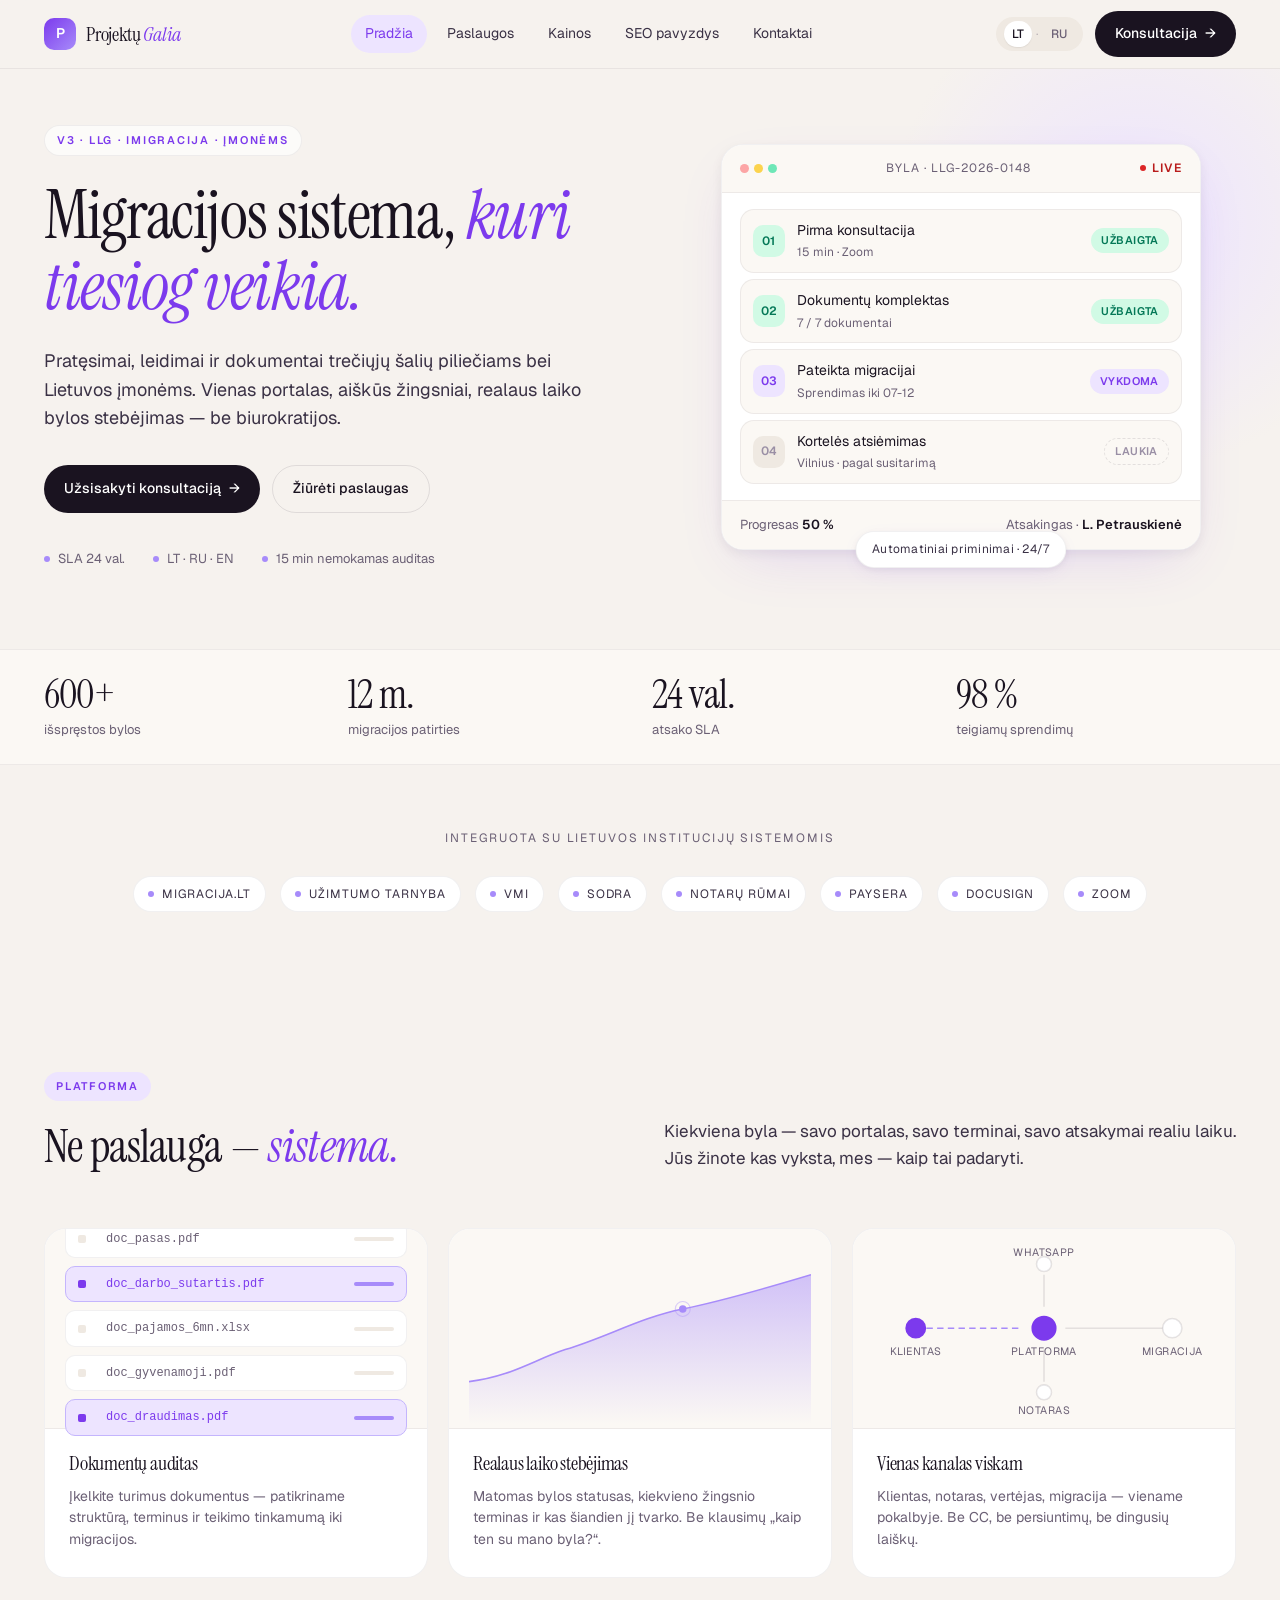
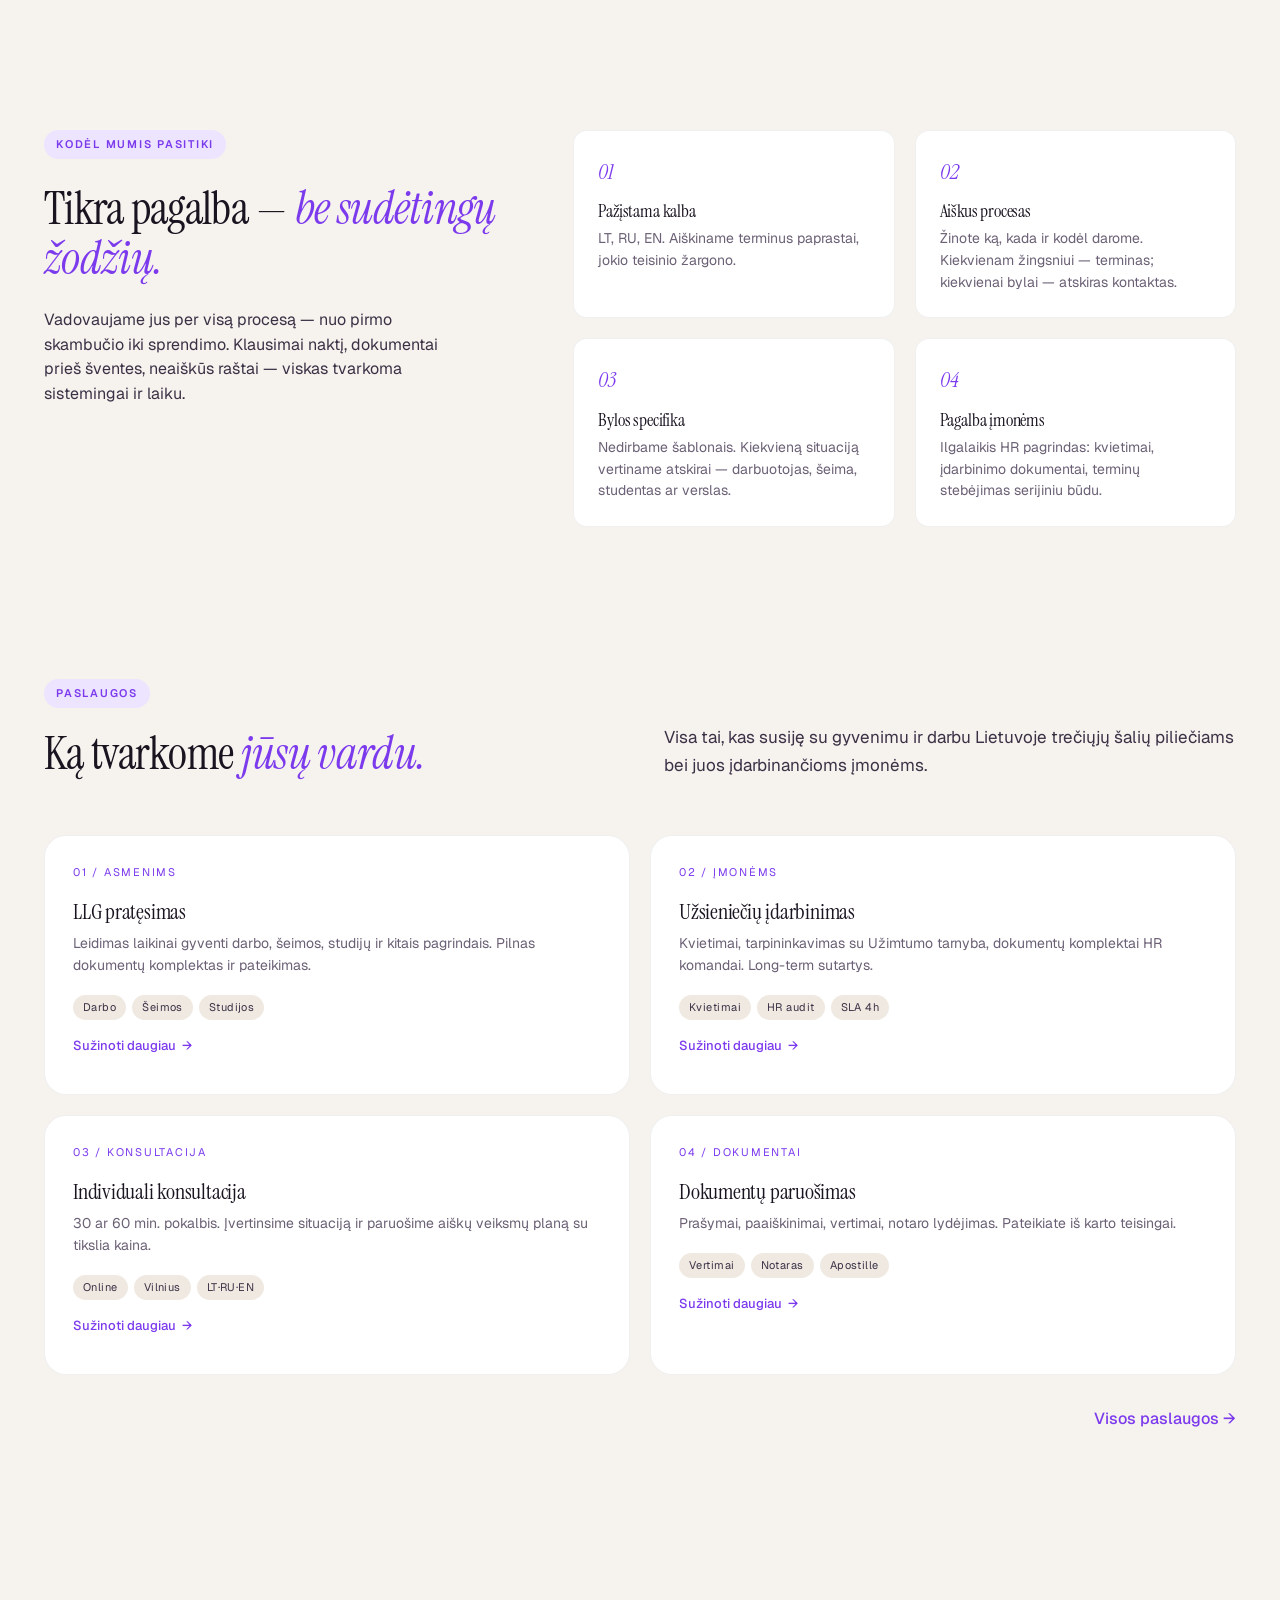
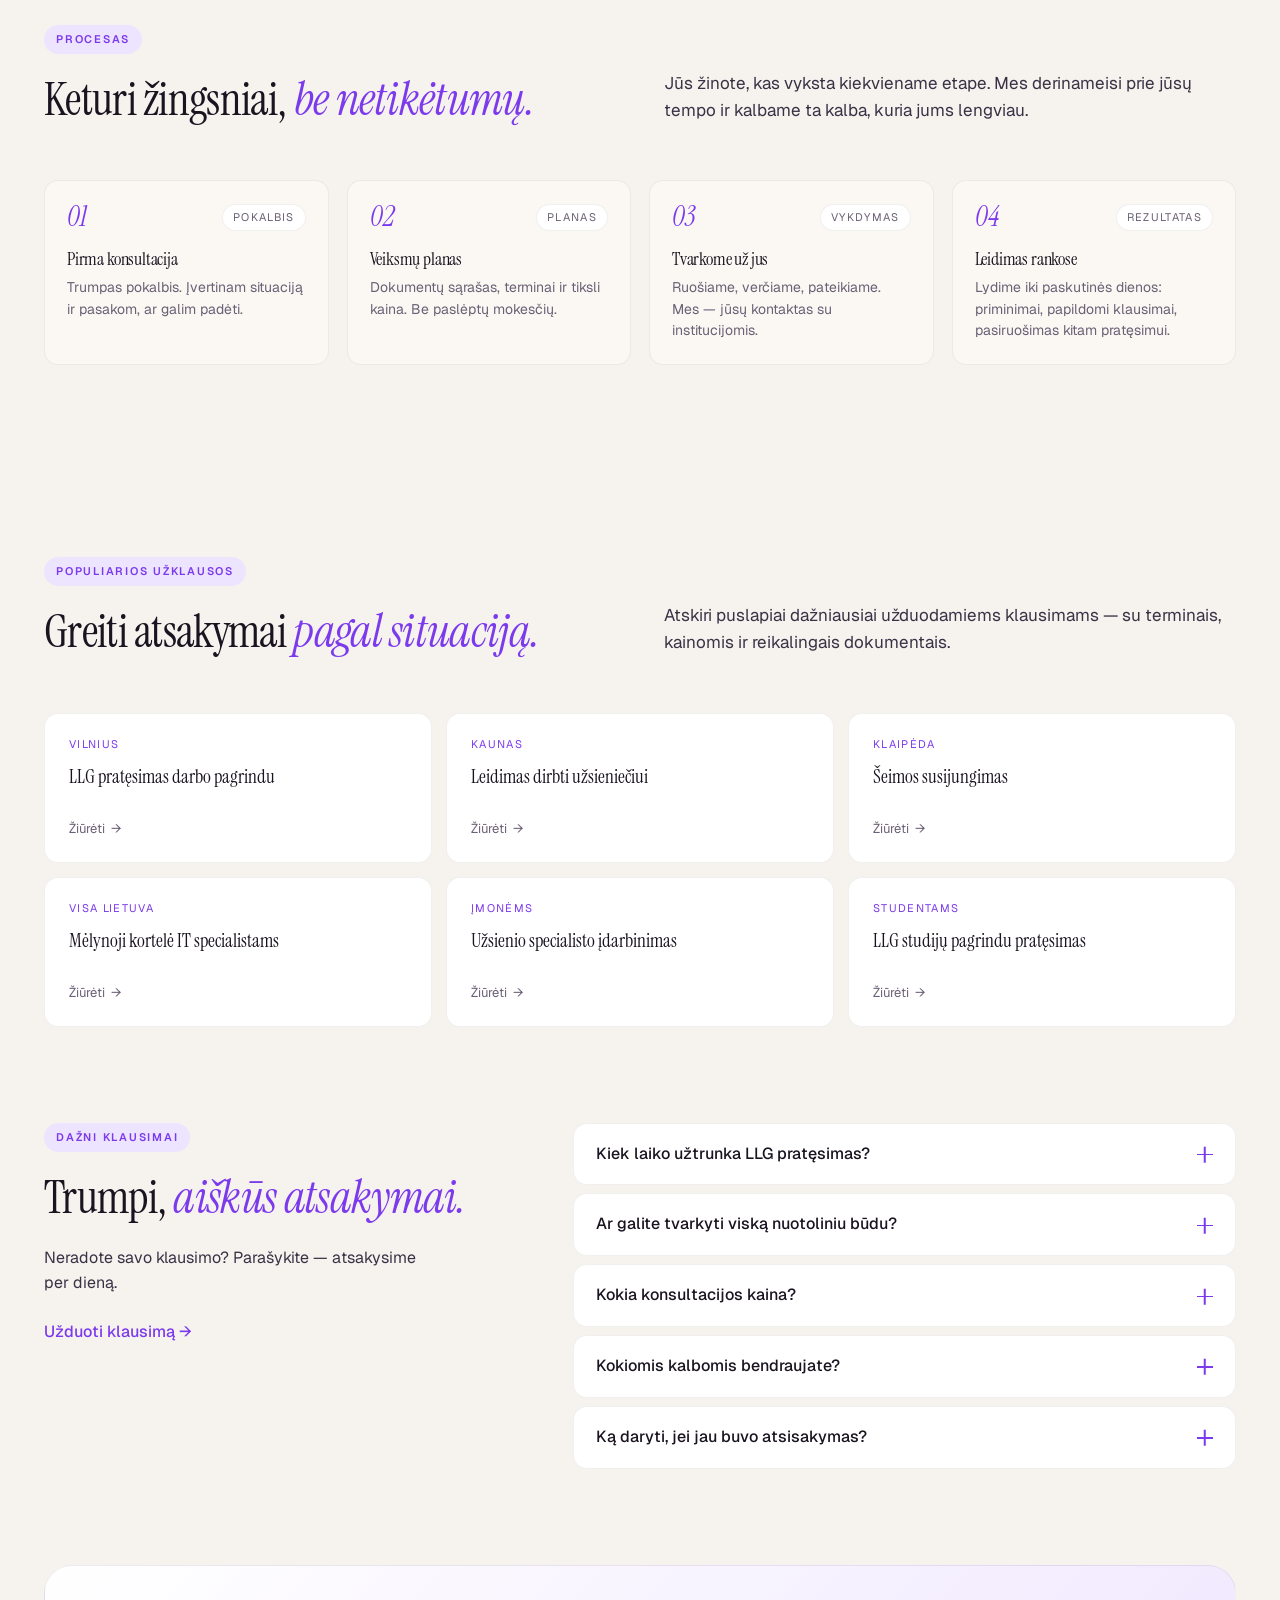
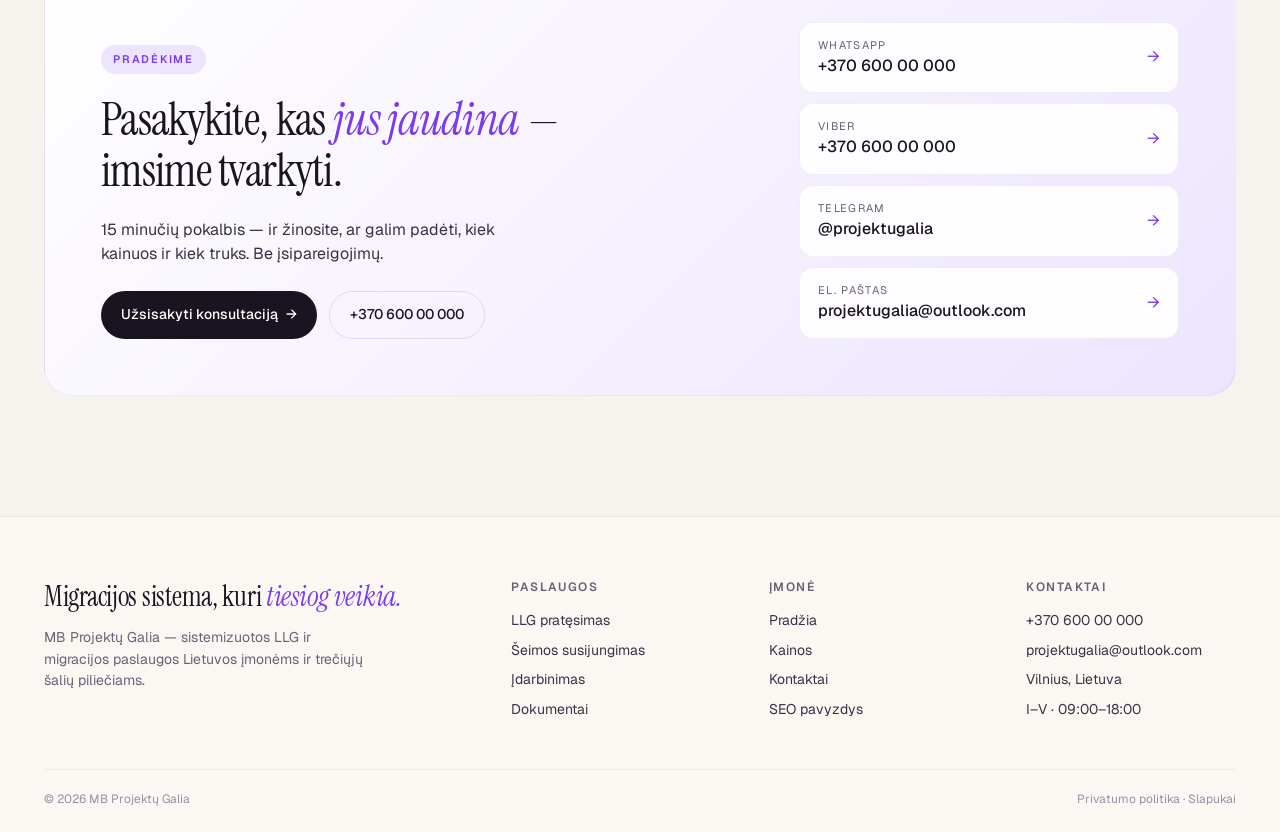
==== index.html @ 4771df83 "Add missing assets/styles.css + assets/main.js, align index.html theme Light pastel theme (cream #F6" ====
<!doctype html>
<html lang="lt">
<head>
<meta charset="utf-8">
<meta name="viewport" content="width=device-width, initial-scale=1, viewport-fit=cover">
<meta name="theme-color" content="#F6F2EE">
<title>Projektų Galia — sistemizuotos LLG ir migracijos paslaugos</title>
<meta name="description" content="Sistemizuoti LLG pratęsimai ir migracijos paslaugos. Aiškūs procesai, realaus laiko bylos stebėjimas, lietuvių ir rusų kalbomis.">
<link rel="preconnect" href="https://fonts.googleapis.com">
<link rel="preconnect" href="https://fonts.gstatic.com" crossorigin>
<link href="https://fonts.googleapis.com/css2?family=Instrument+Serif:ital@0;1&family=Geist:wght@300;400;500;600&display=swap" rel="stylesheet">
<link rel="stylesheet" href="assets/styles.css">
<script type="application/ld+json">
{
  "@context": "https://schema.org",
  "@type": "ProfessionalService",
  "name": "MB Projektų Galia",
  "description": "Sistemizuotos LLG pratęsimo ir migracijos paslaugos užsieniečiams ir įmonėms Lietuvoje.",
  "areaServed": "LT",
  "availableLanguage": ["lt","ru"],
  "telephone": "+370 600 00 000",
  "email": "projektugalia@outlook.com",
  "address": {"@type":"PostalAddress","addressCountry":"LT","addressLocality":"Vilnius"}
}
</script>
</head>
<body>

<header class="nav">
  <div class="wrap nav-inner">
    <a href="index.html" class="brand" aria-label="Projektų Galia">
      <span class="brand-mark">P</span>
      <span>Projektų <span class="word">Galia</span></span>
    </a>
    <nav class="nav-links" aria-label="Pagrindinis meniu">
      <a href="index.html" class="is-active">Pradžia</a>
      <a href="services.html">Paslaugos</a>
      <a href="pricing.html">Kainos</a>
      <a href="service.html">SEO pavyzdys</a>
      <a href="contact.html">Kontaktai</a>
    </nav>
    <div class="nav-right">
      <div class="lang-switch" role="group" aria-label="Kalba">
        <button type="button" class="is-active">LT</button>
        <span>·</span>
        <button type="button">RU</button>
      </div>
      <a href="contact.html" class="btn btn-accent">Konsultacija <span class="arrow">→</span></a>
      <button class="nav-toggle" aria-label="Atidaryti meniu"><span></span></button>
    </div>
  </div>
</header>
<div class="mobile-menu">
  <a href="index.html">Pradžia <span>→</span></a>
  <a href="services.html">Paslaugos <span>→</span></a>
  <a href="pricing.html">Kainos <span>→</span></a>
  <a href="service.html">SEO pavyzdys <span>→</span></a>
  <a href="contact.html">Kontaktai <span>→</span></a>
  <div class="menu-cta">
    <a href="contact.html" class="btn btn-accent">Užsisakyti konsultaciją <span class="arrow">→</span></a>
    <a href="tel:+37060000000" class="btn btn-ghost">+370 600 00 000</a>
  </div>
</div>

<!-- HERO -->
<section class="hero">
  <div class="wrap">
    <div class="hero-grid">
      <div class="reveal">
        <div class="eyebrow hero-eyebrow">v3 · LLG · Imigracija · Įmonėms</div>
        <h1>Migracijos sistema, <span class="it">kuri tiesiog veikia.</span></h1>
        <p class="hero-lede">
          Pratęsimai, leidimai ir dokumentai trečiųjų šalių piliečiams bei Lietuvos
          įmonėms. Vienas portalas, aiškūs žingsniai, realaus laiko bylos stebėjimas —
          be biurokratijos.
        </p>
        <div class="hero-cta">
          <a href="contact.html" class="btn btn-accent">Užsisakyti konsultaciją <span class="arrow">→</span></a>
          <a href="services.html" class="btn btn-ghost">Žiūrėti paslaugas</a>
        </div>
        <div class="hero-meta">
          <div><span class="dot"></span> SLA 24 val.</div>
          <div><span class="dot"></span> LT · RU · EN</div>
          <div><span class="dot"></span> 15 min nemokamas auditas</div>
        </div>
      </div>

      <div class="hero-visual reveal" aria-hidden="true">
        <div class="hero-visual-inner">
          <div class="hv-head">
            <div class="dots"><span></span><span></span><span></span></div>
            <div>BYLA · LLG-2026-0148</div>
            <div class="live">LIVE</div>
          </div>
          <div class="hv-flow">
            <div class="hv-row done">
              <span class="node">01</span>
              <span class="label">Pirma konsultacija<small>15 min · Zoom</small></span>
              <span class="badge">Užbaigta</span>
            </div>
            <div class="hv-row done">
              <span class="node">02</span>
              <span class="label">Dokumentų komplektas<small>7 / 7 dokumentai</small></span>
              <span class="badge">Užbaigta</span>
            </div>
            <div class="hv-row">
              <span class="node">03</span>
              <span class="label">Pateikta migracijai<small>Sprendimas iki 07-12</small></span>
              <span class="badge">Vykdoma</span>
            </div>
            <div class="hv-row pending">
              <span class="node">04</span>
              <span class="label">Kortelės atsiėmimas<small>Vilnius · pagal susitarimą</small></span>
              <span class="badge">Laukia</span>
            </div>
          </div>
          <div class="hv-foot">
            <span>Progresas <strong>50 %</strong></span>
            <span>Atsakingas · <strong>L. Petrauskienė</strong></span>
          </div>
        </div>
        <div class="hv-pill">Automatiniai priminimai · 24/7</div>
      </div>
    </div>
  </div>
</section>

<!-- METRICS -->
<section class="trust-strip">
  <div class="wrap trust-strip-inner reveal-stagger">
    <div class="trust-stat"><div class="num">600+</div><div class="lbl">išspręstos bylos</div></div>
    <div class="trust-stat"><div class="num">12 m.</div><div class="lbl">migracijos patirties</div></div>
    <div class="trust-stat"><div class="num">24 val.</div><div class="lbl">atsako SLA</div></div>
    <div class="trust-stat"><div class="num">98 %</div><div class="lbl">teigiamų sprendimų</div></div>
  </div>
</section>

<!-- INTEGRATIONS -->
<section class="integ">
  <div class="wrap">
    <div class="integ-h">Integruota su Lietuvos institucijų sistemomis</div>
    <div class="integ-grid reveal">
      <span class="integ-chip"><span class="dot"></span>MIGRACIJA.LT</span>
      <span class="integ-chip"><span class="dot"></span>UŽIMTUMO TARNYBA</span>
      <span class="integ-chip"><span class="dot"></span>VMI</span>
      <span class="integ-chip"><span class="dot"></span>SODRA</span>
      <span class="integ-chip"><span class="dot"></span>NOTARŲ RŪMAI</span>
      <span class="integ-chip"><span class="dot"></span>PAYSERA</span>
      <span class="integ-chip"><span class="dot"></span>DOCUSIGN</span>
      <span class="integ-chip"><span class="dot"></span>ZOOM</span>
    </div>
  </div>
</section>

<!-- FEATURE CARDS -->
<section class="section">
  <div class="wrap">
    <div class="section-head">
      <div class="reveal">
        <div class="eyebrow" style="margin-bottom:20px;">Platforma</div>
        <h2>Ne paslauga — <span class="it">sistema.</span></h2>
      </div>
      <div class="right reveal">
        <p class="lead">
          Kiekviena byla — savo portalas, savo terminai, savo atsakymai realiu laiku.
          Jūs žinote kas vyksta, mes — kaip tai padaryti.
        </p>
      </div>
    </div>

    <div class="feat-grid reveal-stagger">

      <div class="feat-card">
        <div class="feat-viz">
          <div class="viz-rows">
            <div class="viz-row"><span class="vn"></span><span>doc_pasas.pdf</span><span class="vbar"></span></div>
            <div class="viz-row hi"><span class="vn"></span><span>doc_darbo_sutartis.pdf</span><span class="vbar"></span></div>
            <div class="viz-row"><span class="vn"></span><span>doc_pajamos_6mn.xlsx</span><span class="vbar"></span></div>
            <div class="viz-row"><span class="vn"></span><span>doc_gyvenamoji.pdf</span><span class="vbar"></span></div>
            <div class="viz-row hi"><span class="vn"></span><span>doc_draudimas.pdf</span><span class="vbar"></span></div>
          </div>
        </div>
        <div class="feat-body">
          <h3>Dokumentų auditas</h3>
          <p>Įkelkite turimus dokumentus — patikriname struktūrą, terminus ir teikimo tinkamumą iki migracijos.</p>
        </div>
      </div>

      <div class="feat-card">
        <div class="feat-viz">
          <div class="viz-chart">
            <svg viewBox="0 0 320 180" xmlns="http://www.w3.org/2000/svg" preserveAspectRatio="none">
              <defs>
                <linearGradient id="cg" x1="0" x2="0" y1="0" y2="1">
                  <stop offset="0" stop-color="#A78BFA" stop-opacity="0.5"/>
                  <stop offset="1" stop-color="#A78BFA" stop-opacity="0"/>
                </linearGradient>
              </defs>
              <path d="M0,140 C40,135 60,120 90,110 C130,98 160,80 200,72 C240,64 280,52 320,40 L320,180 L0,180 Z" fill="url(#cg)"/>
              <path d="M0,140 C40,135 60,120 90,110 C130,98 160,80 200,72 C240,64 280,52 320,40" stroke="#A78BFA" stroke-width="1.5" fill="none"/>
              <circle cx="200" cy="72" r="3.5" fill="#A78BFA"/>
              <circle cx="200" cy="72" r="7" fill="none" stroke="#A78BFA" stroke-opacity="0.4"/>
            </svg>
          </div>
        </div>
        <div class="feat-body">
          <h3>Realaus laiko stebėjimas</h3>
          <p>Matomas bylos statusas, kiekvieno žingsnio terminas ir kas šiandien jį tvarko. Be klausimų „kaip ten su mano byla?“.</p>
        </div>
      </div>

      <div class="feat-card">
        <div class="feat-viz">
          <div class="viz-nodes">
            <svg class="workflow-svg" viewBox="0 0 320 180" xmlns="http://www.w3.org/2000/svg" preserveAspectRatio="xMidYMid meet">
              <path class="line active" d="M40,90 L140,90"/>
              <path class="line" d="M180,90 L280,90"/>
              <path class="line" d="M160,70 L160,40"/>
              <path class="line" d="M160,110 L160,140"/>
              <circle class="node hi" cx="40" cy="90" r="9"/>
              <circle class="node hi" cx="160" cy="90" r="11"/>
              <circle class="node" cx="280" cy="90" r="9"/>
              <circle class="node" cx="160" cy="30" r="7"/>
              <circle class="node" cx="160" cy="150" r="7"/>
              <text x="40" y="115" text-anchor="middle">klientas</text>
              <text x="160" y="115" text-anchor="middle" fill="#C4B5FD">platforma</text>
              <text x="280" y="115" text-anchor="middle">migracija</text>
              <text x="160" y="22" text-anchor="middle">WhatsApp</text>
              <text x="160" y="170" text-anchor="middle">notaras</text>
            </svg>
          </div>
        </div>
        <div class="feat-body">
          <h3>Vienas kanalas viskam</h3>
          <p>Klientas, notaras, vertėjas, migracija — viename pokalbyje. Be CC, be persiuntimų, be dingusių laiškų.</p>
        </div>
      </div>

    </div>
  </div>
</section>

<!-- AUTHORITY / WHY -->
<section class="section-tight">
  <div class="wrap why">
    <div class="why-h reveal">
      <div class="eyebrow" style="margin-bottom:24px;">Kodėl mumis pasitiki</div>
      <h2>Tikra pagalba — <span class="it">be sudėtingų žodžių.</span></h2>
      <p>Vadovaujame jus per visą procesą — nuo pirmo skambučio iki sprendimo. Klausimai naktį, dokumentai prieš šventes, neaiškūs raštai — viskas tvarkoma sistemingai ir laiku.</p>
    </div>
    <div class="why-list reveal-stagger">
      <div class="why-item">
        <div class="idx">01</div>
        <div><h3>Pažįstama kalba</h3><p>LT, RU, EN. Aiškiname terminus paprastai, jokio teisinio žargono.</p></div>
      </div>
      <div class="why-item">
        <div class="idx">02</div>
        <div><h3>Aiškus procesas</h3><p>Žinote ką, kada ir kodėl darome. Kiekvienam žingsniui — terminas; kiekvienai bylai — atskiras kontaktas.</p></div>
      </div>
      <div class="why-item">
        <div class="idx">03</div>
        <div><h3>Bylos specifika</h3><p>Nedirbame šablonais. Kiekvieną situaciją vertiname atskirai — darbuotojas, šeima, studentas ar verslas.</p></div>
      </div>
      <div class="why-item">
        <div class="idx">04</div>
        <div><h3>Pagalba įmonėms</h3><p>Ilgalaikis HR pagrindas: kvietimai, įdarbinimo dokumentai, terminų stebėjimas serijiniu būdu.</p></div>
      </div>
    </div>
  </div>
</section>

<!-- SERVICES -->
<section class="section">
  <div class="wrap">
    <div class="section-head">
      <div class="reveal">
        <div class="eyebrow" style="margin-bottom:20px;">Paslaugos</div>
        <h2>Ką tvarkome <span class="it">jūsų vardu.</span></h2>
      </div>
      <div class="right reveal">
        <p class="lead">Visa tai, kas susiję su gyvenimu ir darbu Lietuvoje trečiųjų šalių piliečiams bei juos įdarbinančioms įmonėms.</p>
      </div>
    </div>

    <div class="services-grid reveal-stagger">
      <a class="svc-card" href="service.html">
        <div class="num">01 / ASMENIMS</div>
        <div>
          <h3>LLG pratęsimas</h3>
          <p>Leidimas laikinai gyventi darbo, šeimos, studijų ir kitais pagrindais. Pilnas dokumentų komplektas ir pateikimas.</p>
        </div>
        <div>
          <div class="meta"><span class="tag">Darbo</span><span class="tag">Šeimos</span><span class="tag">Studijos</span></div>
          <div class="more" style="margin-top:16px;">Sužinoti daugiau <span class="arrow">→</span></div>
        </div>
      </a>
      <a class="svc-card" href="service.html">
        <div class="num">02 / ĮMONĖMS</div>
        <div>
          <h3>Užsieniečių įdarbinimas</h3>
          <p>Kvietimai, tarpininkavimas su Užimtumo tarnyba, dokumentų komplektai HR komandai. Long-term sutartys.</p>
        </div>
        <div>
          <div class="meta"><span class="tag">Kvietimai</span><span class="tag">HR audit</span><span class="tag">SLA 4h</span></div>
          <div class="more" style="margin-top:16px;">Sužinoti daugiau <span class="arrow">→</span></div>
        </div>
      </a>
      <a class="svc-card" href="service.html">
        <div class="num">03 / KONSULTACIJA</div>
        <div>
          <h3>Individuali konsultacija</h3>
          <p>30 ar 60 min. pokalbis. Įvertinsime situaciją ir paruošime aiškų veiksmų planą su tikslia kaina.</p>
        </div>
        <div>
          <div class="meta"><span class="tag">Online</span><span class="tag">Vilnius</span><span class="tag">LT·RU·EN</span></div>
          <div class="more" style="margin-top:16px;">Sužinoti daugiau <span class="arrow">→</span></div>
        </div>
      </a>
      <a class="svc-card" href="service.html">
        <div class="num">04 / DOKUMENTAI</div>
        <div>
          <h3>Dokumentų paruošimas</h3>
          <p>Prašymai, paaiškinimai, vertimai, notaro lydėjimas. Pateikiate iš karto teisingai.</p>
        </div>
        <div>
          <div class="meta"><span class="tag">Vertimai</span><span class="tag">Notaras</span><span class="tag">Apostille</span></div>
          <div class="more" style="margin-top:16px;">Sužinoti daugiau <span class="arrow">→</span></div>
        </div>
      </a>
    </div>

    <div style="margin-top:32px;display:flex;justify-content:flex-end;">
      <a href="services.html" class="link">Visos paslaugos <span class="arrow">→</span></a>
    </div>
  </div>
</section>

<!-- PROCESS -->
<section class="section process">
  <div class="wrap">
    <div class="section-head">
      <div class="reveal">
        <div class="eyebrow" style="margin-bottom:20px;">Procesas</div>
        <h2>Keturi žingsniai, <span class="it">be netikėtumų.</span></h2>
      </div>
      <div class="right reveal">
        <p class="lead">Jūs žinote, kas vyksta kiekviename etape. Mes derinameisi prie jūsų tempo ir kalbame ta kalba, kuria jums lengviau.</p>
      </div>
    </div>

    <div class="process-grid reveal-stagger">
      <div class="process-step">
        <div class="top"><span class="step-num">01</span><span class="step-tag">Pokalbis</span></div>
        <div><h3>Pirma konsultacija</h3><p>Trumpas pokalbis. Įvertinam situaciją ir pasakom, ar galim padėti.</p></div>
      </div>
      <div class="process-step">
        <div class="top"><span class="step-num">02</span><span class="step-tag">Planas</span></div>
        <div><h3>Veiksmų planas</h3><p>Dokumentų sąrašas, terminai ir tiksli kaina. Be paslėptų mokesčių.</p></div>
      </div>
      <div class="process-step">
        <div class="top"><span class="step-num">03</span><span class="step-tag">Vykdymas</span></div>
        <div><h3>Tvarkome už jus</h3><p>Ruošiame, verčiame, pateikiame. Mes — jūsų kontaktas su institucijomis.</p></div>
      </div>
      <div class="process-step">
        <div class="top"><span class="step-num">04</span><span class="step-tag">Rezultatas</span></div>
        <div><h3>Leidimas rankose</h3><p>Lydime iki paskutinės dienos: priminimai, papildomi klausimai, pasiruošimas kitam pratęsimui.</p></div>
      </div>
    </div>
  </div>
</section>

<!-- SEO GRID -->
<section class="section">
  <div class="wrap">
    <div class="section-head">
      <div class="reveal">
        <div class="eyebrow" style="margin-bottom:20px;">Populiarios užklausos</div>
        <h2>Greiti atsakymai <span class="it">pagal situaciją.</span></h2>
      </div>
      <div class="right reveal">
        <p class="lead">Atskiri puslapiai dažniausiai užduodamiems klausimams — su terminais, kainomis ir reikalingais dokumentais.</p>
      </div>
    </div>

    <div class="seo-grid reveal-stagger">
      <a class="seo-cell" href="service.html"><div class="seo-loc">Vilnius</div><h4>LLG pratęsimas darbo pagrindu</h4><div class="seo-arrow">Žiūrėti <span class="arrow">→</span></div></a>
      <a class="seo-cell" href="service.html"><div class="seo-loc">Kaunas</div><h4>Leidimas dirbti užsieniečiui</h4><div class="seo-arrow">Žiūrėti <span class="arrow">→</span></div></a>
      <a class="seo-cell" href="service.html"><div class="seo-loc">Klaipėda</div><h4>Šeimos susijungimas</h4><div class="seo-arrow">Žiūrėti <span class="arrow">→</span></div></a>
      <a class="seo-cell" href="service.html"><div class="seo-loc">Visa Lietuva</div><h4>Mėlynoji kortelė IT specialistams</h4><div class="seo-arrow">Žiūrėti <span class="arrow">→</span></div></a>
      <a class="seo-cell" href="service.html"><div class="seo-loc">Įmonėms</div><h4>Užsienio specialisto įdarbinimas</h4><div class="seo-arrow">Žiūrėti <span class="arrow">→</span></div></a>
      <a class="seo-cell" href="service.html"><div class="seo-loc">Studentams</div><h4>LLG studijų pagrindu pratęsimas</h4><div class="seo-arrow">Žiūrėti <span class="arrow">→</span></div></a>
    </div>
  </div>
</section>

<!-- FAQ -->
<section class="section" style="padding-top:0;">
  <div class="wrap faq">
    <div class="reveal">
      <div class="eyebrow" style="margin-bottom:20px;">Dažni klausimai</div>
      <h2>Trumpi, <span class="it">aiškūs atsakymai.</span></h2>
      <p style="margin-top:24px;max-width:34ch;">Neradote savo klausimo? Parašykite — atsakysime per dieną.</p>
      <div style="margin-top:24px;"><a href="contact.html" class="link">Užduoti klausimą <span class="arrow">→</span></a></div>
    </div>

    <div class="faq-list reveal">
      <div class="faq-item">
        <button class="faq-q" type="button">Kiek laiko užtrunka LLG pratęsimas?<span class="icon"></span></button>
        <div class="faq-a"><div class="faq-a-inner">Standartinė procedūra Migracijos departamente trunka apie 2 mėnesius. Rekomenduojame pateikti dokumentus likus 3–4 mėn. iki dabartinio leidimo galiojimo pabaigos.</div></div>
      </div>
      <div class="faq-item">
        <button class="faq-q" type="button">Ar galite tvarkyti viską nuotoliniu būdu?<span class="icon"></span></button>
        <div class="faq-a"><div class="faq-a-inner">Daugumą darbų atliekame online. Asmeninis dalyvavimas reikalingas tik biometriniams duomenims ir kortelės atsiėmimui.</div></div>
      </div>
      <div class="faq-item">
        <button class="faq-q" type="button">Kokia konsultacijos kaina?<span class="icon"></span></button>
        <div class="faq-a"><div class="faq-a-inner">Pirmas 15 min. pokalbis — nemokamas. Pilna 60 min. konsultacija — 80 €. LLG pratęsimo paketas — nuo 350 €. Tikslią kainą pasakome iki darbo pradžios.</div></div>
      </div>
      <div class="faq-item">
        <button class="faq-q" type="button">Kokiomis kalbomis bendraujate?<span class="icon"></span></button>
        <div class="faq-a"><div class="faq-a-inner">Lietuvių, rusų, anglų. Visi raštai ir dokumentai — pasirinkta kalba.</div></div>
      </div>
      <div class="faq-item">
        <button class="faq-q" type="button">Ką daryti, jei jau buvo atsisakymas?<span class="icon"></span></button>
        <div class="faq-a"><div class="faq-a-inner">Įvertinsime motyvus ir paruošime apeliacinį skundą. Kuo greičiau kreipsitės — tuo daugiau galimybių sėkmingai apskųsti.</div></div>
      </div>
    </div>
  </div>
</section>

<!-- CTA -->
<section class="section" style="padding-top:0;">
  <div class="wrap">
    <div class="cta-banner reveal">
      <div class="cta-banner-inner">
        <div>
          <div class="eyebrow" style="margin-bottom:20px;">Pradėkime</div>
          <h2>Pasakykite, kas <span class="it">jus jaudina</span> — imsime tvarkyti.</h2>
          <p style="margin-top:22px;max-width:38ch;">15 minučių pokalbis — ir žinosite, ar galim padėti, kiek kainuos ir kiek truks. Be įsipareigojimų.</p>
          <div class="cta-row" style="margin-top:24px;">
            <a href="contact.html" class="btn btn-accent">Užsisakyti konsultaciją <span class="arrow">→</span></a>
            <a href="tel:+37060000000" class="btn btn-ghost">+370 600 00 000</a>
          </div>
        </div>
        <div class="cta-banner-right">
          <div class="cta-channels">
            <a href="https://wa.me/37060000000" class="cta-channel"><span class="ch-label"><small>WhatsApp</small><strong>+370 600 00 000</strong></span><span class="arrow">→</span></a>
            <a href="viber://chat?number=%2B37060000000" class="cta-channel"><span class="ch-label"><small>Viber</small><strong>+370 600 00 000</strong></span><span class="arrow">→</span></a>
            <a href="https://t.me/projektugalia" class="cta-channel"><span class="ch-label"><small>Telegram</small><strong>@projektugalia</strong></span><span class="arrow">→</span></a>
            <a href="mailto:projektugalia@outlook.com" class="cta-channel"><span class="ch-label"><small>El. paštas</small><strong>projektugalia@outlook.com</strong></span><span class="arrow">→</span></a>
          </div>
        </div>
      </div>
    </div>
  </div>
</section>

<!-- FOOTER -->
<footer class="footer">
  <div class="wrap">
    <div class="footer-grid">
      <div class="footer-brand">
        <h3>Migracijos sistema, kuri <span class="it">tiesiog veikia.</span></h3>
        <p>MB Projektų Galia — sistemizuotos LLG ir migracijos paslaugos Lietuvos įmonėms ir trečiųjų šalių piliečiams.</p>
      </div>
      <div><h4>Paslaugos</h4><ul>
        <li><a href="services.html">LLG pratęsimas</a></li>
        <li><a href="services.html">Šeimos susijungimas</a></li>
        <li><a href="services.html">Įdarbinimas</a></li>
        <li><a href="services.html">Dokumentai</a></li>
      </ul></div>
      <div><h4>Įmonė</h4><ul>
        <li><a href="index.html">Pradžia</a></li>
        <li><a href="pricing.html">Kainos</a></li>
        <li><a href="contact.html">Kontaktai</a></li>
        <li><a href="service.html">SEO pavyzdys</a></li>
      </ul></div>
      <div><h4>Kontaktai</h4><ul>
        <li><a href="tel:+37060000000">+370 600 00 000</a></li>
        <li><a href="mailto:projektugalia@outlook.com">projektugalia@outlook.com</a></li>
        <li>Vilnius, Lietuva</li>
        <li>I–V · 09:00–18:00</li>
      </ul></div>
    </div>
    <div class="footer-bottom">
      <div>© 2026 MB Projektų Galia</div>
      <div>Privatumo politika · Slapukai</div>
    </div>
  </div>
</footer>

<a class="mobile-cta" href="contact.html">
  <span>Užsisakyti konsultaciją</span>
  <span aria-hidden="true">→</span>
</a>

<script src="assets/main.js" defer></script>
</body>
</html>
---- assets/styles.css ----
/* ========================================================================
   Projektų Galia — light pastel theme
   - Background: warm cream (#F6F2EE)
   - Accent: pastel purple (#A78BFA / #C4B5FD)
   - Headings: Instrument Serif (italic accent)
   - Body: Geist
   ======================================================================== */

:root {
  --bg: #F6F2EE;
  --bg-2: #FBF8F4;
  --bg-3: #EFE9E2;
  --card: #FFFFFF;
  --line: rgba(20, 14, 30, 0.10);
  --line-2: rgba(20, 14, 30, 0.06);
  --ink: #1A1320;
  --ink-2: #3A3145;
  --ink-3: #6B6075;
  --ink-4: #9A8FA5;
  --accent: #7C3AED;
  --accent-2: #A78BFA;
  --accent-3: #C4B5FD;
  --accent-soft: #EDE4FF;
  --ok: #047857;
  --warn: #B45309;
  --shadow-sm: 0 1px 2px rgba(20, 14, 30, .04), 0 1px 1px rgba(20, 14, 30, .03);
  --shadow-md: 0 6px 24px -8px rgba(124, 58, 237, .12), 0 2px 6px rgba(20, 14, 30, .05);
  --shadow-lg: 0 20px 60px -20px rgba(124, 58, 237, .18), 0 4px 12px rgba(20, 14, 30, .06);
  --radius-sm: 8px;
  --radius: 14px;
  --radius-lg: 22px;
  --radius-xl: 28px;
  --font-display: "Instrument Serif", "Geist", Georgia, serif;
  --font-body: "Geist", -apple-system, BlinkMacSystemFont, "Segoe UI", Roboto, sans-serif;
  --wrap: 1240px;
  --wrap-narrow: 820px;
  --ease: cubic-bezier(.2, .8, .2, 1);
}

*, *::before, *::after { box-sizing: border-box; }
html { -webkit-text-size-adjust: 100%; scroll-behavior: smooth; }
body {
  margin: 0;
  background: var(--bg);
  color: var(--ink);
  font-family: var(--font-body);
  font-size: 16px;
  line-height: 1.55;
  -webkit-font-smoothing: antialiased;
  -moz-osx-font-smoothing: grayscale;
  text-rendering: optimizeLegibility;
}

img, svg, video { max-width: 100%; display: block; }

a { color: inherit; text-decoration: none; }
button { font: inherit; color: inherit; background: none; border: 0; cursor: pointer; }

/* ========== TYPOGRAPHY ========== */
h1, h2, h3, h4 {
  font-family: var(--font-display);
  font-weight: 400;
  letter-spacing: -0.01em;
  color: var(--ink);
  margin: 0;
  line-height: 1.1;
}

h1 {
  font-size: clamp(38px, 6vw, 68px);
  letter-spacing: -0.02em;
  line-height: 1.05;
}
h2 {
  font-size: clamp(30px, 4vw, 46px);
  letter-spacing: -0.015em;
  line-height: 1.1;
}
h3 {
  font-size: clamp(20px, 1.6vw, 24px);
  line-height: 1.2;
}
h4 {
  font-size: 16px;
  font-family: var(--font-body);
  font-weight: 600;
  letter-spacing: 0;
}

p { margin: 0; color: var(--ink-2); }

.it { font-style: italic; color: var(--accent); font-family: var(--font-display); }

.eyebrow {
  display: inline-flex;
  align-items: center;
  font-family: var(--font-body);
  font-size: 11px;
  font-weight: 600;
  letter-spacing: 0.16em;
  text-transform: uppercase;
  color: var(--accent);
  padding: 6px 12px;
  background: var(--accent-soft);
  border-radius: 999px;
}

.hero-eyebrow { background: rgba(255, 255, 255, .65); color: var(--accent); border: 1px solid var(--line-2); }

.lead {
  font-size: 17px;
  line-height: 1.6;
  color: var(--ink-2);
  max-width: 52ch;
}

.link {
  color: var(--accent);
  font-weight: 500;
  border-bottom: 1px solid transparent;
  transition: border-color .25s var(--ease);
}
.link:hover { border-bottom-color: var(--accent); }

/* ========== LAYOUT ========== */
.wrap {
  max-width: var(--wrap);
  margin: 0 auto;
  padding: 0 24px;
}
.wrap-narrow {
  max-width: var(--wrap-narrow);
  margin: 0 auto;
}

.section { padding: 96px 0; }
.section-tight { padding: 56px 0; }

.section-head {
  display: grid;
  grid-template-columns: 1fr 1fr;
  gap: 48px;
  align-items: end;
  margin-bottom: 56px;
}
.section-head .right { display: flex; flex-direction: column; justify-content: flex-end; }

@media (max-width: 820px) {
  .section { padding: 64px 0; }
  .section-tight { padding: 40px 0; }
  .section-head { grid-template-columns: 1fr; gap: 24px; margin-bottom: 36px; }
}

/* ========== NAV ========== */
.nav {
  position: sticky;
  top: 0;
  z-index: 50;
  background: rgba(246, 242, 238, 0.82);
  backdrop-filter: saturate(140%) blur(16px);
  -webkit-backdrop-filter: saturate(140%) blur(16px);
  border-bottom: 1px solid var(--line-2);
}
.nav-inner {
  display: flex;
  align-items: center;
  justify-content: space-between;
  gap: 24px;
  height: 68px;
}
.brand {
  display: inline-flex;
  align-items: center;
  gap: 10px;
  font-family: var(--font-display);
  font-size: 20px;
  letter-spacing: -0.01em;
  color: var(--ink);
}
.brand-mark {
  display: inline-grid;
  place-items: center;
  width: 32px;
  height: 32px;
  border-radius: 10px;
  background: linear-gradient(135deg, var(--accent), var(--accent-2));
  color: #fff;
  font-family: var(--font-body);
  font-size: 14px;
  font-weight: 600;
  letter-spacing: -0.02em;
}
.brand .word { font-style: italic; color: var(--accent); }

.nav-links {
  display: flex;
  gap: 6px;
  align-items: center;
}
.nav-links a {
  padding: 8px 14px;
  font-size: 14px;
  color: var(--ink-2);
  border-radius: 999px;
  transition: color .2s var(--ease), background .2s var(--ease);
}
.nav-links a:hover { color: var(--ink); background: var(--bg-3); }
.nav-links a.is-active { color: var(--accent); background: var(--accent-soft); }

.nav-right { display: flex; align-items: center; gap: 12px; }

.lang-switch {
  display: inline-flex;
  align-items: center;
  gap: 4px;
  padding: 4px 8px;
  background: var(--bg-3);
  border-radius: 999px;
  font-size: 12px;
  letter-spacing: 0.06em;
  color: var(--ink-3);
}
.lang-switch button {
  padding: 4px 8px;
  border-radius: 999px;
  font-weight: 500;
  color: var(--ink-3);
  transition: color .2s var(--ease), background .2s var(--ease);
}
.lang-switch button.is-active { background: #fff; color: var(--ink); box-shadow: var(--shadow-sm); }
.lang-switch span { opacity: .4; }

.nav-toggle {
  display: none;
  width: 40px; height: 40px;
  border-radius: 12px;
  border: 1px solid var(--line);
  position: relative;
}
.nav-toggle span,
.nav-toggle span::before,
.nav-toggle span::after {
  content: "";
  display: block;
  position: absolute;
  left: 11px;
  width: 18px;
  height: 1.5px;
  background: var(--ink);
  transition: transform .25s var(--ease), top .25s var(--ease);
}
.nav-toggle span { top: 50%; transform: translateY(-50%); }
.nav-toggle span::before { top: -6px; }
.nav-toggle span::after { top: 6px; }
.nav-toggle.is-open span { background: transparent; }
.nav-toggle.is-open span::before { top: 0; transform: rotate(45deg); }
.nav-toggle.is-open span::after { top: 0; transform: rotate(-45deg); }

.mobile-menu {
  display: none;
  padding: 12px 24px 24px;
  background: var(--bg);
  border-bottom: 1px solid var(--line-2);
  position: sticky;
  top: 68px;
  z-index: 49;
}
.mobile-menu a {
  display: flex;
  align-items: center;
  justify-content: space-between;
  padding: 14px 4px;
  border-bottom: 1px solid var(--line-2);
  font-size: 18px;
  color: var(--ink);
}
.mobile-menu a span { color: var(--accent); }
.mobile-menu .menu-cta {
  margin-top: 16px;
  display: flex;
  flex-direction: column;
  gap: 10px;
}

@media (max-width: 900px) {
  .nav-links { display: none; }
  .lang-switch { display: none; }
  .nav-right .btn-accent,
  .nav-right .btn-primary { display: none; }
  .nav-toggle { display: inline-flex; align-items: center; justify-content: center; }
  .mobile-menu.is-open { display: block; }
}

/* ========== BUTTONS ========== */
.btn {
  display: inline-flex;
  align-items: center;
  gap: 8px;
  padding: 12px 20px;
  border-radius: 999px;
  font-size: 14px;
  font-weight: 500;
  white-space: nowrap;
  transition: transform .2s var(--ease), background .25s var(--ease), color .25s var(--ease), box-shadow .25s var(--ease), border-color .25s var(--ease);
  cursor: pointer;
}
.btn:hover { transform: translateY(-1px); }
.btn:active { transform: translateY(0); }

.btn-accent,
.btn-primary {
  background: var(--ink);
  color: #fff;
}
.btn-accent:hover,
.btn-primary:hover {
  background: var(--accent);
  box-shadow: var(--shadow-md);
}
.btn-ghost {
  background: transparent;
  color: var(--ink);
  border: 1px solid var(--line);
}
.btn-ghost:hover { background: #fff; border-color: var(--accent-3); }

.btn .arrow { transition: transform .25s var(--ease); }
.btn:hover .arrow { transform: translateX(3px); }
.arrow { display: inline-block; }

/* ========== HERO ========== */
.hero {
  padding: 56px 0 80px;
  position: relative;
  overflow: hidden;
}
.hero::before {
  content: "";
  position: absolute;
  top: -20%;
  right: -10%;
  width: 540px;
  height: 540px;
  border-radius: 50%;
  background: radial-gradient(circle at center, var(--accent-soft) 0%, transparent 65%);
  pointer-events: none;
}
.hero-grid {
  display: grid;
  grid-template-columns: 1.05fr 1fr;
  gap: 64px;
  align-items: center;
  position: relative;
  z-index: 1;
}
.hero-lede {
  margin-top: 24px;
  font-size: 18px;
  color: var(--ink-2);
  max-width: 52ch;
  line-height: 1.6;
}
.hero-cta {
  margin-top: 32px;
  display: flex;
  flex-wrap: wrap;
  gap: 12px;
}
.hero-meta {
  margin-top: 36px;
  display: flex;
  flex-wrap: wrap;
  gap: 20px 28px;
  color: var(--ink-3);
  font-size: 13px;
}
.hero-meta > div { display: inline-flex; align-items: center; gap: 8px; }
.dot {
  width: 6px; height: 6px;
  border-radius: 50%;
  background: var(--accent-2);
}

@media (max-width: 900px) {
  .hero { padding: 40px 0 56px; }
  .hero-grid { grid-template-columns: 1fr; gap: 40px; }
}

h1 { margin-top: 24px; }

/* ========== HERO VISUAL (LIVE byla card) ========== */
.hero-visual {
  position: relative;
  display: flex;
  justify-content: center;
}
.hero-visual-inner {
  width: 100%;
  max-width: 480px;
  background: #fff;
  border-radius: var(--radius-lg);
  border: 1px solid var(--line-2);
  box-shadow: var(--shadow-lg);
  overflow: hidden;
}
.hv-head {
  display: flex;
  align-items: center;
  justify-content: space-between;
  gap: 12px;
  padding: 14px 18px;
  background: var(--bg-2);
  border-bottom: 1px solid var(--line-2);
  font-family: var(--font-body);
  font-size: 12px;
  letter-spacing: 0.08em;
  color: var(--ink-3);
  text-transform: uppercase;
}
.dots { display: inline-flex; gap: 5px; }
.dots span {
  width: 9px; height: 9px;
  border-radius: 50%;
  background: var(--line);
}
.dots span:nth-child(1) { background: #FCA5A5; }
.dots span:nth-child(2) { background: #FCD34D; }
.dots span:nth-child(3) { background: #6EE7B7; }

.live {
  display: inline-flex;
  align-items: center;
  gap: 6px;
  color: #B91C1C;
  font-weight: 600;
}
.live::before {
  content: "";
  width: 6px; height: 6px;
  border-radius: 50%;
  background: #DC2626;
  box-shadow: 0 0 0 0 rgba(220, 38, 38, .55);
  animation: pulse 1.6s infinite;
}
@keyframes pulse {
  0% { box-shadow: 0 0 0 0 rgba(220, 38, 38, .55); }
  70% { box-shadow: 0 0 0 8px rgba(220, 38, 38, 0); }
  100% { box-shadow: 0 0 0 0 rgba(220, 38, 38, 0); }
}

.hv-flow { padding: 16px 18px; display: flex; flex-direction: column; gap: 6px; }
.hv-row {
  display: grid;
  grid-template-columns: auto 1fr auto;
  align-items: center;
  gap: 12px;
  padding: 10px 12px;
  border-radius: var(--radius);
  background: var(--bg-2);
  border: 1px solid var(--line-2);
}
.hv-row .node {
  display: inline-grid;
  place-items: center;
  width: 32px; height: 32px;
  border-radius: 10px;
  background: var(--bg-3);
  color: var(--ink-3);
  font-family: var(--font-body);
  font-size: 12px;
  font-weight: 600;
}
.hv-row .label {
  display: flex;
  flex-direction: column;
  gap: 2px;
  font-size: 14px;
  color: var(--ink);
}
.hv-row .label small {
  font-size: 12px;
  color: var(--ink-3);
}
.hv-row .badge {
  font-size: 11px;
  font-weight: 600;
  letter-spacing: 0.04em;
  padding: 4px 10px;
  border-radius: 999px;
  background: var(--bg-3);
  color: var(--ink-3);
  text-transform: uppercase;
}
.hv-row.done .node { background: #D1FAE5; color: #047857; }
.hv-row.done .badge { background: #D1FAE5; color: #047857; }
.hv-row:not(.done):not(.pending) .node { background: var(--accent-soft); color: var(--accent); }
.hv-row:not(.done):not(.pending) .badge { background: var(--accent-soft); color: var(--accent); }
.hv-row.pending .node { background: var(--bg-3); color: var(--ink-4); }
.hv-row.pending .badge { background: transparent; border: 1px dashed var(--line); color: var(--ink-4); }

.hv-foot {
  display: flex;
  justify-content: space-between;
  align-items: center;
  gap: 12px;
  padding: 14px 18px;
  border-top: 1px solid var(--line-2);
  background: var(--bg-2);
  font-size: 13px;
  color: var(--ink-3);
}
.hv-foot strong { color: var(--ink); font-weight: 600; }

.hv-pill {
  position: absolute;
  bottom: -18px;
  left: 50%;
  transform: translateX(-50%);
  padding: 8px 16px;
  background: #fff;
  border-radius: 999px;
  border: 1px solid var(--line-2);
  box-shadow: var(--shadow-md);
  font-size: 12px;
  color: var(--ink-2);
  letter-spacing: 0.02em;
  white-space: nowrap;
}

/* ========== TRUST STRIP ========== */
.trust-strip {
  padding: 24px 0;
  border-top: 1px solid var(--line-2);
  border-bottom: 1px solid var(--line-2);
  background: var(--bg-2);
}
.trust-strip-inner {
  display: grid;
  grid-template-columns: repeat(4, 1fr);
  gap: 24px;
}
.trust-stat .num {
  font-family: var(--font-display);
  font-size: clamp(28px, 3.4vw, 40px);
  color: var(--ink);
  line-height: 1;
  letter-spacing: -0.02em;
}
.trust-stat .lbl {
  margin-top: 6px;
  font-size: 13px;
  color: var(--ink-3);
}
@media (max-width: 720px) {
  .trust-strip-inner { grid-template-columns: repeat(2, 1fr); gap: 20px 16px; }
}

/* ========== INTEGRATIONS ========== */
.integ { padding: 64px 0; }
.integ-h {
  text-align: center;
  font-size: 12px;
  letter-spacing: 0.16em;
  text-transform: uppercase;
  color: var(--ink-3);
  margin-bottom: 28px;
}
.integ-grid {
  display: flex;
  flex-wrap: wrap;
  justify-content: center;
  gap: 10px 14px;
}
.integ-chip {
  display: inline-flex;
  align-items: center;
  gap: 8px;
  padding: 8px 14px;
  border-radius: 999px;
  border: 1px solid var(--line-2);
  background: #fff;
  font-size: 12px;
  letter-spacing: 0.08em;
  color: var(--ink-2);
}

/* ========== FEATURE CARDS ========== */
.feat-grid {
  display: grid;
  grid-template-columns: repeat(3, 1fr);
  gap: 20px;
}
.feat-card {
  background: #fff;
  border-radius: var(--radius-lg);
  border: 1px solid var(--line-2);
  overflow: hidden;
  transition: transform .35s var(--ease), box-shadow .35s var(--ease), border-color .35s var(--ease);
  display: flex;
  flex-direction: column;
}
.feat-card:hover {
  transform: translateY(-3px);
  box-shadow: var(--shadow-md);
  border-color: var(--accent-3);
}
.feat-viz {
  height: 200px;
  background: var(--bg-2);
  border-bottom: 1px solid var(--line-2);
  display: flex;
  align-items: center;
  justify-content: center;
  padding: 20px;
}
.feat-body { padding: 22px 24px 26px; }
.feat-body h3 { margin-bottom: 10px; }
.feat-body p { font-size: 14px; color: var(--ink-3); }

.viz-rows {
  width: 100%;
  display: flex;
  flex-direction: column;
  gap: 8px;
}
.viz-row {
  display: grid;
  grid-template-columns: 18px 1fr 40px;
  align-items: center;
  gap: 10px;
  padding: 8px 12px;
  background: #fff;
  border-radius: 10px;
  border: 1px solid var(--line-2);
  font-size: 12px;
  color: var(--ink-3);
  font-family: "Geist Mono", ui-monospace, SFMono-Regular, Menlo, monospace;
}
.viz-row .vn {
  width: 8px; height: 8px;
  border-radius: 2px;
  background: var(--bg-3);
}
.viz-row .vbar {
  height: 4px;
  border-radius: 999px;
  background: var(--bg-3);
}
.viz-row.hi { border-color: var(--accent-3); background: var(--accent-soft); color: var(--accent); }
.viz-row.hi .vn { background: var(--accent); }
.viz-row.hi .vbar { background: var(--accent-2); }

.viz-chart { width: 100%; }
.viz-chart svg { width: 100%; height: 100%; }

.viz-nodes { width: 100%; }
.workflow-svg { width: 100%; height: 100%; }
.workflow-svg .line { stroke: var(--line); stroke-width: 1.5; fill: none; }
.workflow-svg .line.active { stroke: var(--accent-2); stroke-dasharray: 6 4; animation: dash 1.4s linear infinite; }
@keyframes dash { to { stroke-dashoffset: -20; } }
.workflow-svg .node { fill: #fff; stroke: var(--line); stroke-width: 1.5; }
.workflow-svg .node.hi { fill: var(--accent); stroke: var(--accent); }
.workflow-svg text {
  font-family: var(--font-body);
  font-size: 10px;
  fill: var(--ink-3);
  letter-spacing: 0.04em;
  text-transform: uppercase;
}

@media (max-width: 900px) { .feat-grid { grid-template-columns: 1fr; } }

/* ========== WHY (AUTHORITY) ========== */
.why {
  display: grid;
  grid-template-columns: 5fr 7fr;
  gap: 56px;
  align-items: start;
}
.why-h p { margin-top: 24px; max-width: 38ch; }
.why-list { display: grid; grid-template-columns: repeat(2, 1fr); gap: 20px; }
.why-item {
  background: #fff;
  border: 1px solid var(--line-2);
  border-radius: var(--radius);
  padding: 24px;
  display: flex;
  flex-direction: column;
  gap: 12px;
  transition: border-color .25s var(--ease), transform .25s var(--ease);
}
.why-item:hover { border-color: var(--accent-3); transform: translateY(-2px); }
.why-item .idx {
  font-family: var(--font-display);
  font-size: 22px;
  color: var(--accent);
  font-style: italic;
}
.why-item h3 { font-size: 18px; margin-bottom: 6px; }
.why-item p { font-size: 14px; color: var(--ink-3); }

@media (max-width: 900px) {
  .why { grid-template-columns: 1fr; gap: 32px; }
  .why-list { grid-template-columns: 1fr; }
}

/* ========== SERVICES GRID ========== */
.services-grid {
  display: grid;
  grid-template-columns: repeat(2, 1fr);
  gap: 20px;
}
.svc-card {
  background: #fff;
  border: 1px solid var(--line-2);
  border-radius: var(--radius-lg);
  padding: 28px 28px 26px;
  display: flex;
  flex-direction: column;
  gap: 18px;
  transition: transform .3s var(--ease), box-shadow .3s var(--ease), border-color .3s var(--ease);
  min-height: 260px;
}
.svc-card:hover {
  transform: translateY(-3px);
  box-shadow: var(--shadow-md);
  border-color: var(--accent-3);
}
.svc-card .num {
  font-family: var(--font-body);
  font-size: 11px;
  letter-spacing: 0.16em;
  text-transform: uppercase;
  color: var(--accent);
}
.svc-card h3 { font-size: 22px; margin-bottom: 8px; }
.svc-card p { font-size: 14px; color: var(--ink-3); line-height: 1.55; }
.meta { display: flex; flex-wrap: wrap; gap: 6px; }
.tag {
  display: inline-flex;
  align-items: center;
  padding: 4px 10px;
  background: var(--bg-3);
  border-radius: 999px;
  font-size: 11px;
  letter-spacing: 0.04em;
  color: var(--ink-2);
}
.more {
  font-size: 13px;
  font-weight: 500;
  color: var(--accent);
  display: inline-flex;
  align-items: center;
  gap: 6px;
}
.more .arrow { transition: transform .25s var(--ease); }
.svc-card:hover .more .arrow { transform: translateX(3px); }

@media (max-width: 820px) { .services-grid { grid-template-columns: 1fr; } }

/* ========== PROCESS ========== */
.process-grid {
  display: grid;
  grid-template-columns: repeat(4, 1fr);
  gap: 18px;
}
.process-step {
  background: var(--bg-2);
  border: 1px solid var(--line-2);
  border-radius: var(--radius);
  padding: 22px;
  display: flex;
  flex-direction: column;
  gap: 18px;
  min-height: 180px;
}
.process-step .top {
  display: flex;
  justify-content: space-between;
  align-items: center;
}
.step-num {
  font-family: var(--font-display);
  font-size: 28px;
  font-style: italic;
  color: var(--accent);
  line-height: 1;
}
.step-tag {
  font-size: 11px;
  letter-spacing: 0.12em;
  text-transform: uppercase;
  color: var(--ink-3);
  padding: 4px 10px;
  background: #fff;
  border-radius: 999px;
  border: 1px solid var(--line-2);
}
.process-step h3 { font-size: 18px; margin-bottom: 6px; }
.process-step p { font-size: 14px; color: var(--ink-3); }

@media (max-width: 900px) { .process-grid { grid-template-columns: repeat(2, 1fr); } }
@media (max-width: 540px) { .process-grid { grid-template-columns: 1fr; } }

/* ========== SEO GRID ========== */
.seo-grid {
  display: grid;
  grid-template-columns: repeat(3, 1fr);
  gap: 14px;
}
.seo-cell {
  display: flex;
  flex-direction: column;
  gap: 12px;
  padding: 22px 24px;
  background: #fff;
  border: 1px solid var(--line-2);
  border-radius: var(--radius);
  transition: border-color .25s var(--ease), transform .25s var(--ease), box-shadow .25s var(--ease);
  min-height: 150px;
}
.seo-cell:hover {
  border-color: var(--accent-3);
  transform: translateY(-2px);
  box-shadow: var(--shadow-sm);
}
.seo-loc {
  font-size: 11px;
  letter-spacing: 0.12em;
  text-transform: uppercase;
  color: var(--accent);
}
.seo-cell h4 {
  font-family: var(--font-display);
  font-size: 19px;
  font-weight: 400;
  line-height: 1.25;
  color: var(--ink);
}
.seo-arrow {
  margin-top: auto;
  font-size: 13px;
  color: var(--ink-3);
  display: inline-flex;
  align-items: center;
  gap: 6px;
}
.seo-cell:hover .seo-arrow { color: var(--accent); }

@media (max-width: 900px) { .seo-grid { grid-template-columns: repeat(2, 1fr); } }
@media (max-width: 540px) { .seo-grid { grid-template-columns: 1fr; } }

/* ========== FAQ ========== */
.faq {
  display: grid;
  grid-template-columns: 5fr 7fr;
  gap: 56px;
  align-items: start;
}
.faq-list {
  display: flex;
  flex-direction: column;
  gap: 8px;
}
.faq-item {
  background: #fff;
  border: 1px solid var(--line-2);
  border-radius: var(--radius);
  overflow: hidden;
  transition: border-color .25s var(--ease);
}
.faq-item.is-open { border-color: var(--accent-3); }
.faq-q {
  width: 100%;
  display: flex;
  justify-content: space-between;
  align-items: center;
  gap: 16px;
  text-align: left;
  padding: 18px 22px;
  font-size: 16px;
  color: var(--ink);
  font-weight: 500;
}
.faq-q .icon {
  position: relative;
  width: 16px;
  height: 16px;
  flex-shrink: 0;
}
.faq-q .icon::before,
.faq-q .icon::after {
  content: "";
  position: absolute;
  top: 50%;
  left: 0;
  width: 16px;
  height: 1.5px;
  background: var(--accent);
  transition: transform .3s var(--ease);
}
.faq-q .icon::after { transform: rotate(90deg); }
.faq-item.is-open .faq-q .icon::after { transform: rotate(0); }
.faq-a {
  display: grid;
  grid-template-rows: 0fr;
  transition: grid-template-rows .35s var(--ease);
}
.faq-item.is-open .faq-a { grid-template-rows: 1fr; }
.faq-a-inner {
  overflow: hidden;
  padding: 0 22px;
  color: var(--ink-2);
  font-size: 14px;
  line-height: 1.6;
}
.faq-item.is-open .faq-a-inner { padding: 0 22px 22px; }

@media (max-width: 900px) {
  .faq { grid-template-columns: 1fr; gap: 28px; }
}

/* ========== CTA BANNER ========== */
.cta-banner {
  background: linear-gradient(135deg, #fff 0%, var(--accent-soft) 100%);
  border: 1px solid var(--line-2);
  border-radius: var(--radius-xl);
  padding: 56px;
  position: relative;
  overflow: hidden;
}
.cta-banner-inner {
  display: grid;
  grid-template-columns: 1fr 1fr;
  gap: 48px;
  align-items: end;
}
.cta-row { display: flex; flex-wrap: wrap; gap: 12px; }
.cta-banner-right { display: flex; align-items: end; justify-content: flex-end; }
.cta-channels {
  display: flex;
  flex-direction: column;
  gap: 10px;
  width: 100%;
  max-width: 380px;
}
.cta-channel {
  display: flex;
  align-items: center;
  justify-content: space-between;
  padding: 14px 18px;
  background: rgba(255, 255, 255, .85);
  border: 1px solid var(--line-2);
  border-radius: var(--radius);
  transition: background .25s var(--ease), border-color .25s var(--ease), transform .25s var(--ease);
}
.cta-channel:hover { background: #fff; border-color: var(--accent-3); transform: translateX(2px); }
.ch-label { display: flex; flex-direction: column; }
.ch-label small { font-size: 11px; letter-spacing: 0.12em; text-transform: uppercase; color: var(--ink-3); }
.ch-label strong { font-weight: 500; color: var(--ink); }
.cta-channel .arrow { color: var(--accent); }

@media (max-width: 820px) {
  .cta-banner { padding: 36px 28px; }
  .cta-banner-inner { grid-template-columns: 1fr; gap: 32px; }
  .cta-banner-right { justify-content: flex-start; }
  .cta-channels { max-width: 100%; }
}

/* ========== FOOTER ========== */
.footer {
  background: var(--bg-2);
  border-top: 1px solid var(--line-2);
  padding: 64px 0 24px;
  margin-top: 24px;
}
.footer-grid {
  display: grid;
  grid-template-columns: 2fr 1fr 1fr 1fr;
  gap: 48px;
  margin-bottom: 48px;
}
.footer-brand h3 {
  font-size: 28px;
  line-height: 1.15;
  margin-bottom: 14px;
}
.footer-brand h3 em,
.footer-brand h3 .it {
  font-style: italic;
  color: var(--accent);
}
.footer-brand p { font-size: 14px; color: var(--ink-3); max-width: 36ch; }
.footer h4 {
  font-size: 12px;
  letter-spacing: 0.12em;
  text-transform: uppercase;
  color: var(--ink-3);
  font-weight: 600;
  margin-bottom: 16px;
}
.footer ul { list-style: none; padding: 0; margin: 0; display: flex; flex-direction: column; gap: 8px; }
.footer ul li, .footer ul li a { font-size: 14px; color: var(--ink-2); }
.footer ul li a { transition: color .2s var(--ease); }
.footer ul li a:hover { color: var(--accent); }
.footer-bottom {
  display: flex;
  justify-content: space-between;
  padding-top: 20px;
  border-top: 1px solid var(--line-2);
  font-size: 12px;
  color: var(--ink-4);
}
@media (max-width: 820px) {
  .footer-grid { grid-template-columns: 1fr 1fr; gap: 32px; }
  .footer-bottom { flex-direction: column; gap: 8px; }
}
@media (max-width: 520px) {
  .footer-grid { grid-template-columns: 1fr; }
}

/* ========== MOBILE STICKY CTA ========== */
.mobile-cta {
  display: none;
  position: fixed;
  left: 16px;
  right: 16px;
  bottom: 16px;
  z-index: 40;
  padding: 14px 20px;
  background: var(--ink);
  color: #fff;
  border-radius: 999px;
  font-size: 15px;
  font-weight: 500;
  align-items: center;
  justify-content: space-between;
  gap: 12px;
  box-shadow: 0 12px 32px -10px rgba(124, 58, 237, .35), 0 2px 8px rgba(20, 14, 30, .12);
}
@media (max-width: 720px) {
  .mobile-cta { display: flex; }
  body { padding-bottom: 72px; }
}

/* ========== BREADCRUMBS / PROSE / TOC / TLDR ========== */
.bread {
  display: flex;
  align-items: center;
  flex-wrap: wrap;
  gap: 6px;
  font-size: 13px;
  color: var(--ink-3);
  margin-bottom: 24px;
}
.bread a { color: var(--ink-3); transition: color .2s var(--ease); }
.bread a:hover { color: var(--accent); }
.bread .sep { color: var(--ink-4); }

.tldr {
  margin-top: 32px;
  padding: 20px 24px;
  background: var(--accent-soft);
  border-left: 3px solid var(--accent);
  border-radius: 0 var(--radius) var(--radius) 0;
  font-size: 15px;
  color: var(--ink-2);
  line-height: 1.55;
}
.tldr strong { color: var(--accent); font-weight: 600; }

.toc {
  margin-top: 32px;
  padding: 20px 24px;
  background: var(--bg-2);
  border: 1px solid var(--line-2);
  border-radius: var(--radius);
  display: grid;
  grid-template-columns: repeat(3, 1fr);
  gap: 8px 16px;
}
.toc a {
  font-size: 13px;
  color: var(--ink-2);
  padding: 4px 0;
  transition: color .2s var(--ease);
}
.toc a:hover { color: var(--accent); }
@media (max-width: 820px) { .toc { grid-template-columns: 1fr; } }

.prose { margin-top: 48px; }
.prose h2 {
  font-size: clamp(26px, 3vw, 34px);
  margin: 48px 0 16px;
  scroll-margin-top: 100px;
}
.prose h3 {
  font-family: var(--font-body);
  font-size: 17px;
  font-weight: 600;
  margin: 24px 0 8px;
  color: var(--ink);
}
.prose p, .prose ul, .prose ol {
  font-size: 16px;
  color: var(--ink-2);
  line-height: 1.7;
  margin: 0 0 12px;
}
.prose ul, .prose ol { padding-left: 22px; }
.prose li { margin-bottom: 6px; }
.prose strong { color: var(--ink); font-weight: 600; }

/* ========== PRICING ========== */
.price-grid {
  display: grid;
  grid-template-columns: repeat(3, 1fr);
  gap: 20px;
}
.price-card {
  background: #fff;
  border: 1px solid var(--line-2);
  border-radius: var(--radius-lg);
  padding: 32px 28px 30px;
  display: flex;
  flex-direction: column;
  gap: 20px;
  position: relative;
  transition: border-color .25s var(--ease), box-shadow .25s var(--ease), transform .25s var(--ease);
}
.price-card:hover { border-color: var(--accent-3); transform: translateY(-2px); }
.price-card.featured {
  border-color: var(--accent);
  box-shadow: var(--shadow-md);
  background: linear-gradient(180deg, #fff 0%, var(--accent-soft) 130%);
}
.price-card .badge {
  position: absolute;
  top: -12px;
  left: 28px;
  padding: 6px 12px;
  background: var(--accent);
  color: #fff;
  border-radius: 999px;
  font-size: 11px;
  letter-spacing: 0.1em;
  text-transform: uppercase;
  font-weight: 600;
}
.price-card h3 { font-size: 22px; }
.price-card > div > p { font-size: 14px; color: var(--ink-3); }
.price {
  font-family: var(--font-display);
  font-size: 42px;
  color: var(--ink);
  display: flex;
  flex-direction: column;
  line-height: 1;
  letter-spacing: -0.02em;
}
.price small {
  font-family: var(--font-body);
  font-size: 12px;
  letter-spacing: 0.04em;
  color: var(--ink-3);
  margin-top: 8px;
}
.checks {
  list-style: none;
  padding: 0;
  margin: 0;
  display: flex;
  flex-direction: column;
  gap: 10px;
}
.checks li {
  position: relative;
  padding-left: 26px;
  font-size: 14px;
  color: var(--ink-2);
  line-height: 1.5;
}
.checks li::before {
  content: "";
  position: absolute;
  left: 0; top: 5px;
  width: 16px; height: 16px;
  border-radius: 50%;
  background: var(--accent-soft) url("data:image/svg+xml,%3Csvg xmlns='http://www.w3.org/2000/svg' viewBox='0 0 24 24' fill='none' stroke='%237C3AED' stroke-width='3' stroke-linecap='round' stroke-linejoin='round'%3E%3Cpolyline points='20 6 9 17 4 12'/%3E%3C/svg%3E") center / 10px no-repeat;
}
.price-card .btn { margin-top: auto; align-self: flex-start; }

@media (max-width: 900px) { .price-grid { grid-template-columns: 1fr; } }

/* ========== CONTACT FORM ========== */
.contact-form {
  background: #fff;
  border: 1px solid var(--line-2);
  border-radius: var(--radius-lg);
  padding: 32px;
}
.form-grid {
  display: grid;
  grid-template-columns: 1fr 1fr;
  gap: 18px;
}
.field { display: flex; flex-direction: column; gap: 6px; }
.field.full { grid-column: 1 / -1; }
.field label {
  font-size: 12px;
  letter-spacing: 0.08em;
  text-transform: uppercase;
  color: var(--ink-3);
  font-weight: 500;
}
.field input,
.field select,
.field textarea {
  padding: 12px 14px;
  background: var(--bg-2);
  border: 1px solid var(--line-2);
  border-radius: 10px;
  font-family: var(--font-body);
  font-size: 15px;
  color: var(--ink);
  transition: border-color .2s var(--ease), background .2s var(--ease);
}
.field input:focus,
.field select:focus,
.field textarea:focus {
  outline: none;
  border-color: var(--accent);
  background: #fff;
}
.field textarea { min-height: 120px; resize: vertical; }
.field select {
  appearance: none;
  background-image: url("data:image/svg+xml,%3Csvg xmlns='http://www.w3.org/2000/svg' viewBox='0 0 24 24' fill='none' stroke='%236B6075' stroke-width='2' stroke-linecap='round' stroke-linejoin='round'%3E%3Cpolyline points='6 9 12 15 18 9'/%3E%3C/svg%3E");
  background-repeat: no-repeat;
  background-position: right 14px center;
  background-size: 14px;
  padding-right: 38px;
}

.file-drop {
  display: flex;
  flex-direction: column;
  gap: 6px;
  padding: 24px;
  border: 1.5px dashed var(--line);
  border-radius: 12px;
  background: var(--bg-2);
  text-align: center;
  font-size: 14px;
  color: var(--ink-3);
  cursor: pointer;
  transition: border-color .2s var(--ease), background .2s var(--ease);
}
.file-drop.is-drag { border-color: var(--accent); background: var(--accent-soft); }
.file-drop input[type=file] { display: none; }
.file-drop u { color: var(--accent); }
.file-drop .files {
  margin-top: 8px;
  display: flex;
  flex-direction: column;
  gap: 4px;
  font-size: 12px;
  color: var(--ink-2);
}

.consent { display: flex; flex-direction: row; align-items: flex-start; gap: 10px; }
.consent input[type=checkbox] { margin-top: 4px; accent-color: var(--accent); }
.consent label { text-transform: none; letter-spacing: 0; }
.consent label a { color: var(--accent); border-bottom: 1px solid var(--accent-3); }

@media (max-width: 720px) {
  .contact-form { padding: 24px 20px; }
  .form-grid { grid-template-columns: 1fr; }
}

/* ========== REVEAL ANIMATIONS ========== */
.reveal {
  opacity: 0;
  transform: translateY(14px);
  transition: opacity .7s var(--ease), transform .7s var(--ease);
}
.reveal.is-in { opacity: 1; transform: translateY(0); }

.reveal-stagger > * {
  opacity: 0;
  transform: translateY(14px);
  transition: opacity .7s var(--ease), transform .7s var(--ease);
}
.reveal-stagger.is-in > * { opacity: 1; transform: translateY(0); }
.reveal-stagger.is-in > *:nth-child(1) { transition-delay: 0ms; }
.reveal-stagger.is-in > *:nth-child(2) { transition-delay: 80ms; }
.reveal-stagger.is-in > *:nth-child(3) { transition-delay: 160ms; }
.reveal-stagger.is-in > *:nth-child(4) { transition-delay: 240ms; }
.reveal-stagger.is-in > *:nth-child(5) { transition-delay: 320ms; }
.reveal-stagger.is-in > *:nth-child(6) { transition-delay: 400ms; }
.reveal-stagger.is-in > *:nth-child(7) { transition-delay: 480ms; }
.reveal-stagger.is-in > *:nth-child(8) { transition-delay: 560ms; }

@media (prefers-reduced-motion: reduce) {
  .reveal, .reveal-stagger > * { opacity: 1; transform: none; transition: none; }
  *, *::before, *::after { animation-duration: 0.01ms !important; animation-iteration-count: 1 !important; transition-duration: 0.01ms !important; scroll-behavior: auto !important; }
}

/* ========== FOCUS / A11Y ========== */
:focus-visible {
  outline: 2px solid var(--accent);
  outline-offset: 2px;
  border-radius: 6px;
}
::selection { background: var(--accent-soft); color: var(--accent); }
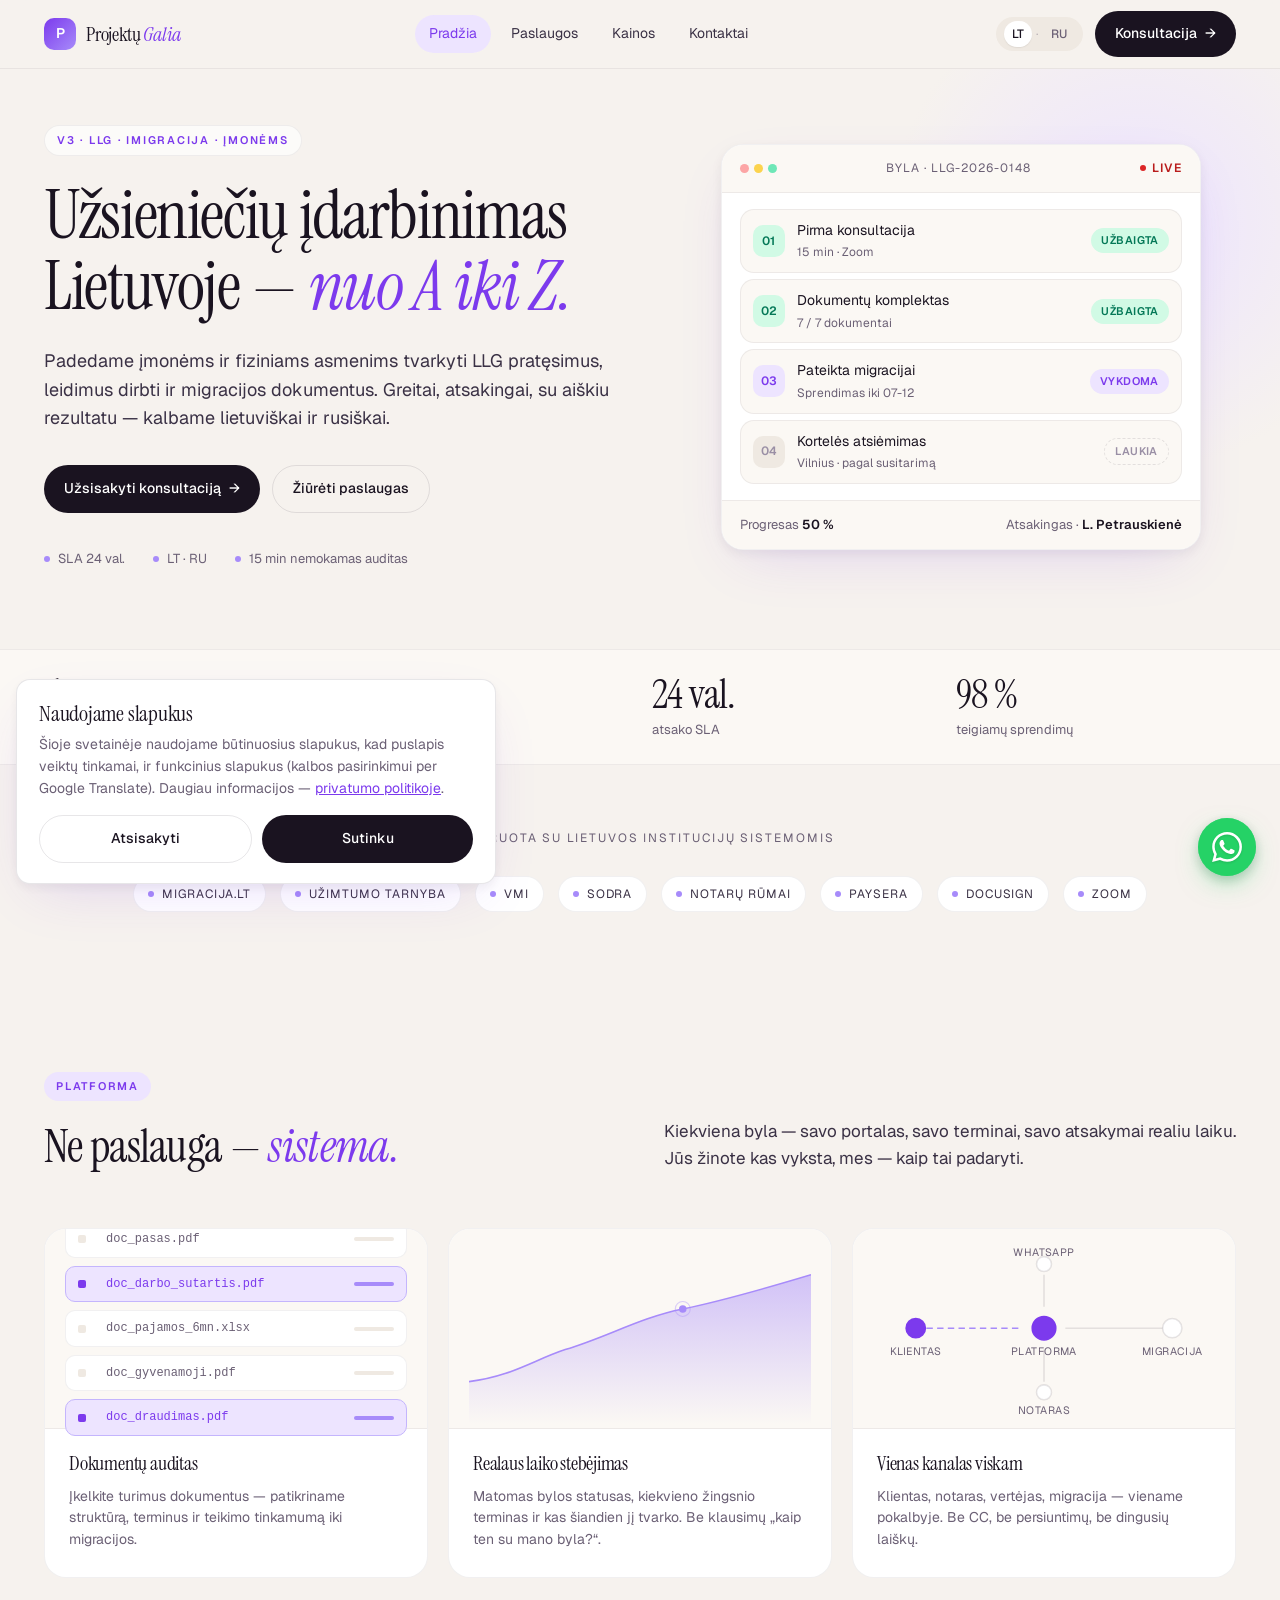
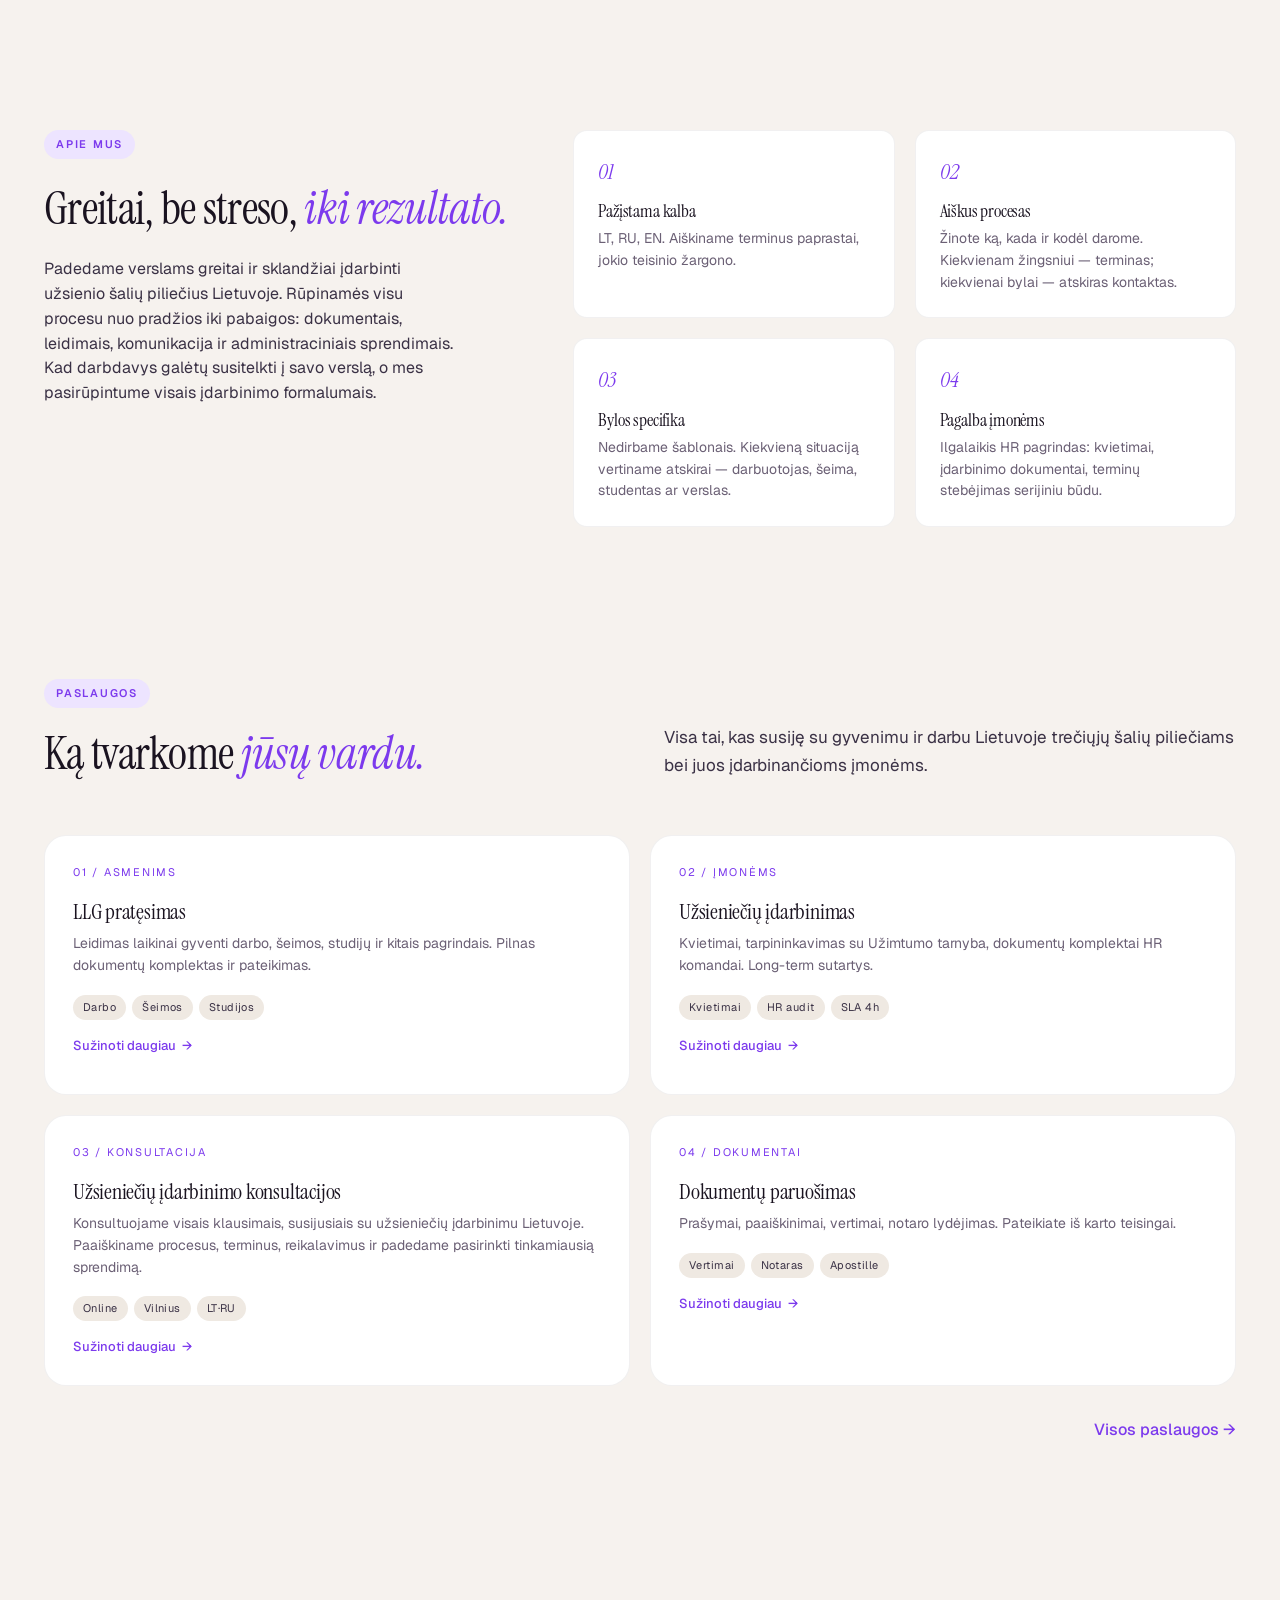
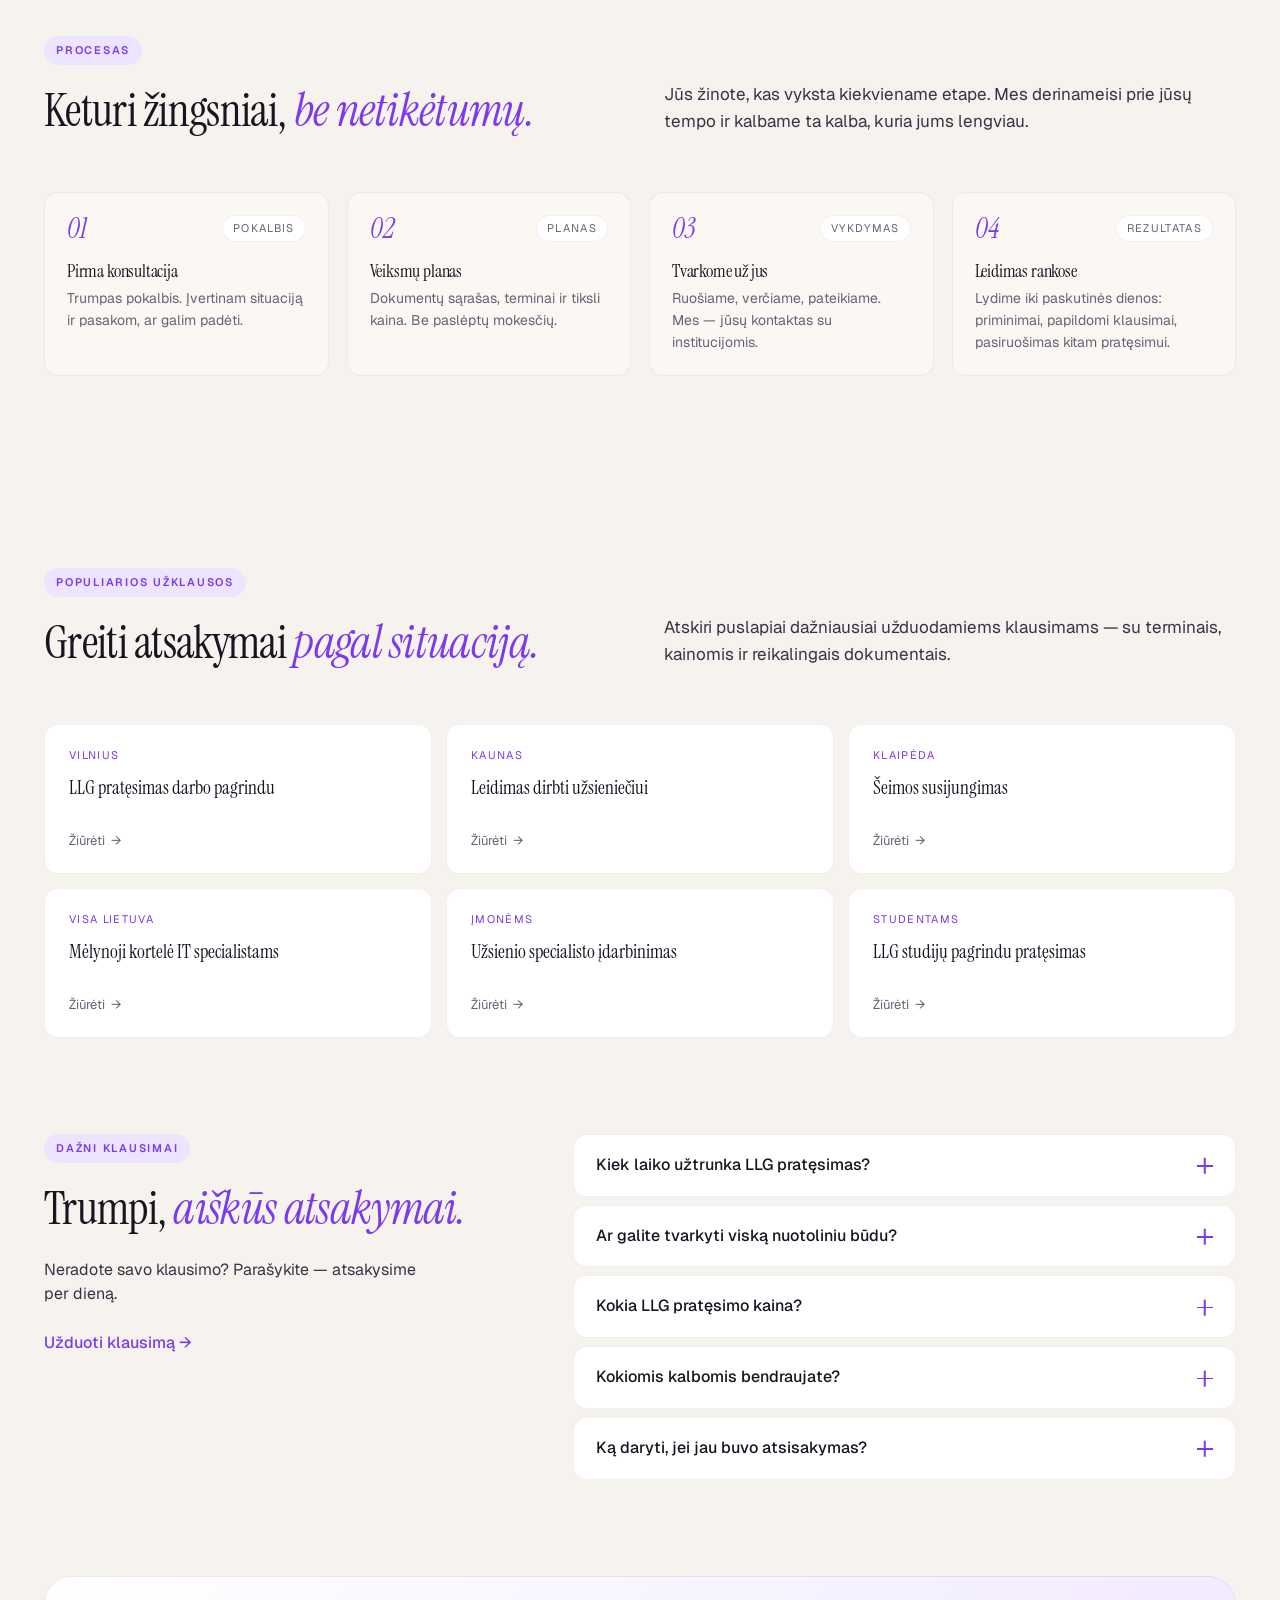
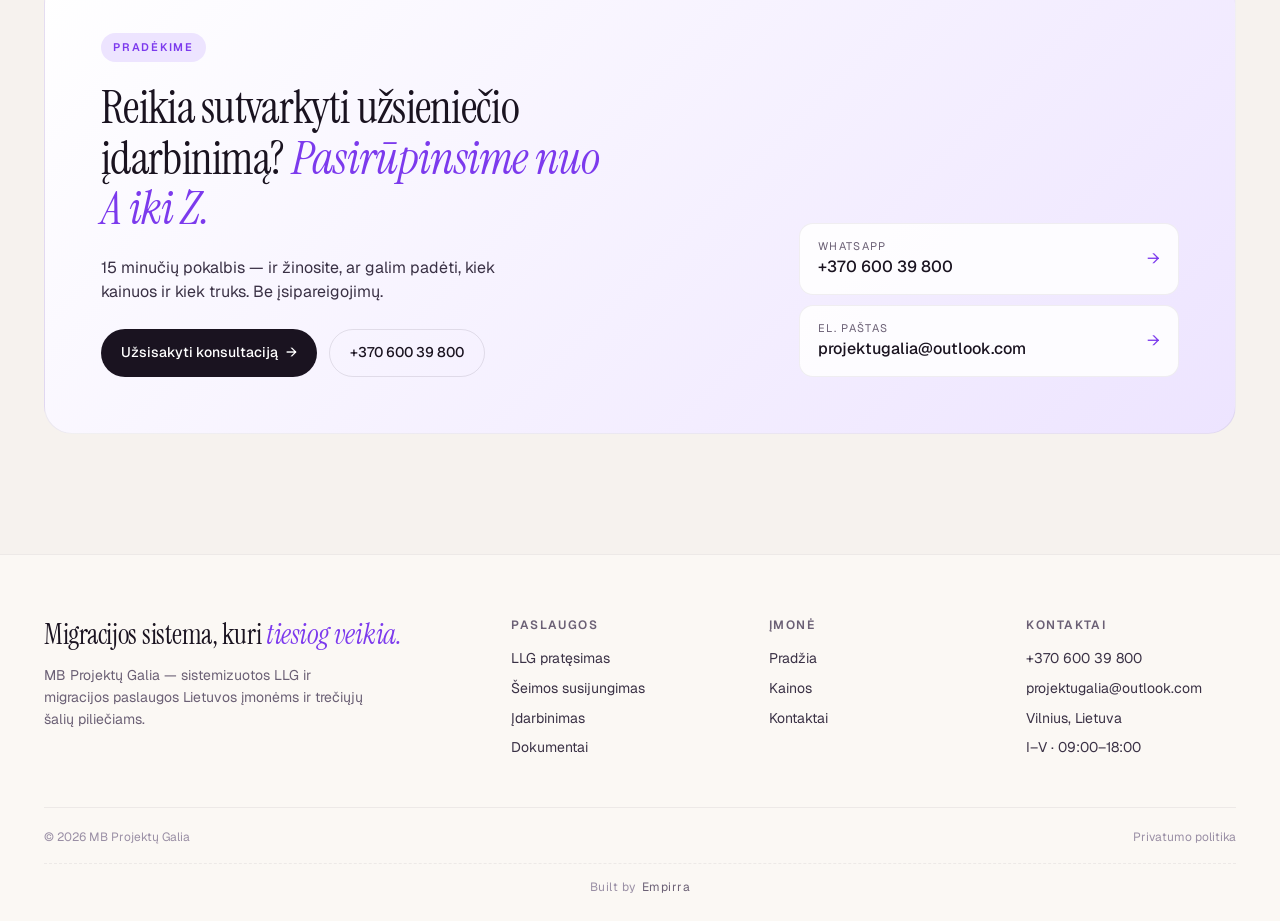
==== commit 6f6c4249: "feat: kliento turinys + WhatsApp FAB, Google Translate, cookies, privacy policy - Pakeistas placehol" ====
--- a/index.html
+++ b/index.html
@@ -18,7 +18,7 @@
   "description": "Sistemizuotos LLG pratęsimo ir migracijos paslaugos užsieniečiams ir įmonėms Lietuvoje.",
   "areaServed": "LT",
   "availableLanguage": ["lt","ru"],
-  "telephone": "+370 600 00 000",
+  "telephone": "+370 600 39 800",
   "email": "projektugalia@outlook.com",
   "address": {"@type":"PostalAddress","addressCountry":"LT","addressLocality":"Vilnius"}
 }
@@ -36,7 +36,6 @@
       <a href="index.html" class="is-active">Pradžia</a>
       <a href="services.html">Paslaugos</a>
       <a href="pricing.html">Kainos</a>
-      <a href="service.html">SEO pavyzdys</a>
       <a href="contact.html">Kontaktai</a>
     </nav>
     <div class="nav-right">
@@ -54,11 +53,10 @@
   <a href="index.html">Pradžia <span>→</span></a>
   <a href="services.html">Paslaugos <span>→</span></a>
   <a href="pricing.html">Kainos <span>→</span></a>
-  <a href="service.html">SEO pavyzdys <span>→</span></a>
   <a href="contact.html">Kontaktai <span>→</span></a>
   <div class="menu-cta">
     <a href="contact.html" class="btn btn-accent">Užsisakyti konsultaciją <span class="arrow">→</span></a>
-    <a href="tel:+37060000000" class="btn btn-ghost">+370 600 00 000</a>
+    <a href="tel:+37060039800" class="btn btn-ghost">+370 600 39 800</a>
   </div>
 </div>
 
@@ -68,11 +66,11 @@
     <div class="hero-grid">
       <div class="reveal">
         <div class="eyebrow hero-eyebrow">v3 · LLG · Imigracija · Įmonėms</div>
-        <h1>Migracijos sistema, <span class="it">kuri tiesiog veikia.</span></h1>
+        <h1>Užsieniečių įdarbinimas Lietuvoje — <span class="it">nuo A iki Z.</span></h1>
         <p class="hero-lede">
-          Pratęsimai, leidimai ir dokumentai trečiųjų šalių piliečiams bei Lietuvos
-          įmonėms. Vienas portalas, aiškūs žingsniai, realaus laiko bylos stebėjimas —
-          be biurokratijos.
+          Padedame įmonėms ir fiziniams asmenims tvarkyti LLG pratęsimus, leidimus dirbti
+          ir migracijos dokumentus. Greitai, atsakingai, su aiškiu rezultatu — kalbame
+          lietuviškai ir rusiškai.
         </p>
         <div class="hero-cta">
           <a href="contact.html" class="btn btn-accent">Užsisakyti konsultaciją <span class="arrow">→</span></a>
@@ -80,7 +78,7 @@
         </div>
         <div class="hero-meta">
           <div><span class="dot"></span> SLA 24 val.</div>
-          <div><span class="dot"></span> LT · RU · EN</div>
+          <div><span class="dot"></span> LT · RU</div>
           <div><span class="dot"></span> 15 min nemokamas auditas</div>
         </div>
       </div>
@@ -119,7 +117,6 @@
             <span>Atsakingas · <strong>L. Petrauskienė</strong></span>
           </div>
         </div>
-        <div class="hv-pill">Automatiniai priminimai · 24/7</div>
       </div>
     </div>
   </div>
@@ -244,9 +241,9 @@
 <section class="section-tight">
   <div class="wrap why">
     <div class="why-h reveal">
-      <div class="eyebrow" style="margin-bottom:24px;">Kodėl mumis pasitiki</div>
-      <h2>Tikra pagalba — <span class="it">be sudėtingų žodžių.</span></h2>
-      <p>Vadovaujame jus per visą procesą — nuo pirmo skambučio iki sprendimo. Klausimai naktį, dokumentai prieš šventes, neaiškūs raštai — viskas tvarkoma sistemingai ir laiku.</p>
+      <div class="eyebrow" style="margin-bottom:24px;">Apie mus</div>
+      <h2>Greitai, be streso, <span class="it">iki rezultato.</span></h2>
+      <p>Padedame verslams greitai ir sklandžiai įdarbinti užsienio šalių piliečius Lietuvoje. Rūpinamės visu procesu nuo pradžios iki pabaigos: dokumentais, leidimais, komunikacija ir administraciniais sprendimais. Kad darbdavys galėtų susitelkti į savo verslą, o mes pasirūpintume visais įdarbinimo formalumais.</p>
     </div>
     <div class="why-list reveal-stagger">
       <div class="why-item">
@@ -283,7 +280,7 @@
     </div>
 
     <div class="services-grid reveal-stagger">
-      <a class="svc-card" href="service.html">
+      <a class="svc-card" href="services.html">
         <div class="num">01 / ASMENIMS</div>
         <div>
           <h3>LLG pratęsimas</h3>
@@ -294,7 +291,7 @@
           <div class="more" style="margin-top:16px;">Sužinoti daugiau <span class="arrow">→</span></div>
         </div>
       </a>
-      <a class="svc-card" href="service.html">
+      <a class="svc-card" href="services.html">
         <div class="num">02 / ĮMONĖMS</div>
         <div>
           <h3>Užsieniečių įdarbinimas</h3>
@@ -305,18 +302,18 @@
           <div class="more" style="margin-top:16px;">Sužinoti daugiau <span class="arrow">→</span></div>
         </div>
       </a>
-      <a class="svc-card" href="service.html">
+      <a class="svc-card" href="services.html">
         <div class="num">03 / KONSULTACIJA</div>
         <div>
-          <h3>Individuali konsultacija</h3>
-          <p>30 ar 60 min. pokalbis. Įvertinsime situaciją ir paruošime aiškų veiksmų planą su tikslia kaina.</p>
-        </div>
-        <div>
-          <div class="meta"><span class="tag">Online</span><span class="tag">Vilnius</span><span class="tag">LT·RU·EN</span></div>
+          <h3>Užsieniečių įdarbinimo konsultacijos</h3>
+          <p>Konsultuojame visais klausimais, susijusiais su užsieniečių įdarbinimu Lietuvoje. Paaiškiname procesus, terminus, reikalavimus ir padedame pasirinkti tinkamiausią sprendimą.</p>
+        </div>
+        <div>
+          <div class="meta"><span class="tag">Online</span><span class="tag">Vilnius</span><span class="tag">LT·RU</span></div>
           <div class="more" style="margin-top:16px;">Sužinoti daugiau <span class="arrow">→</span></div>
         </div>
       </a>
-      <a class="svc-card" href="service.html">
+      <a class="svc-card" href="services.html">
         <div class="num">04 / DOKUMENTAI</div>
         <div>
           <h3>Dokumentų paruošimas</h3>
@@ -383,12 +380,12 @@
     </div>
 
     <div class="seo-grid reveal-stagger">
-      <a class="seo-cell" href="service.html"><div class="seo-loc">Vilnius</div><h4>LLG pratęsimas darbo pagrindu</h4><div class="seo-arrow">Žiūrėti <span class="arrow">→</span></div></a>
-      <a class="seo-cell" href="service.html"><div class="seo-loc">Kaunas</div><h4>Leidimas dirbti užsieniečiui</h4><div class="seo-arrow">Žiūrėti <span class="arrow">→</span></div></a>
-      <a class="seo-cell" href="service.html"><div class="seo-loc">Klaipėda</div><h4>Šeimos susijungimas</h4><div class="seo-arrow">Žiūrėti <span class="arrow">→</span></div></a>
-      <a class="seo-cell" href="service.html"><div class="seo-loc">Visa Lietuva</div><h4>Mėlynoji kortelė IT specialistams</h4><div class="seo-arrow">Žiūrėti <span class="arrow">→</span></div></a>
-      <a class="seo-cell" href="service.html"><div class="seo-loc">Įmonėms</div><h4>Užsienio specialisto įdarbinimas</h4><div class="seo-arrow">Žiūrėti <span class="arrow">→</span></div></a>
-      <a class="seo-cell" href="service.html"><div class="seo-loc">Studentams</div><h4>LLG studijų pagrindu pratęsimas</h4><div class="seo-arrow">Žiūrėti <span class="arrow">→</span></div></a>
+      <a class="seo-cell" href="services.html"><div class="seo-loc">Vilnius</div><h4>LLG pratęsimas darbo pagrindu</h4><div class="seo-arrow">Žiūrėti <span class="arrow">→</span></div></a>
+      <a class="seo-cell" href="services.html"><div class="seo-loc">Kaunas</div><h4>Leidimas dirbti užsieniečiui</h4><div class="seo-arrow">Žiūrėti <span class="arrow">→</span></div></a>
+      <a class="seo-cell" href="services.html"><div class="seo-loc">Klaipėda</div><h4>Šeimos susijungimas</h4><div class="seo-arrow">Žiūrėti <span class="arrow">→</span></div></a>
+      <a class="seo-cell" href="services.html"><div class="seo-loc">Visa Lietuva</div><h4>Mėlynoji kortelė IT specialistams</h4><div class="seo-arrow">Žiūrėti <span class="arrow">→</span></div></a>
+      <a class="seo-cell" href="services.html"><div class="seo-loc">Įmonėms</div><h4>Užsienio specialisto įdarbinimas</h4><div class="seo-arrow">Žiūrėti <span class="arrow">→</span></div></a>
+      <a class="seo-cell" href="services.html"><div class="seo-loc">Studentams</div><h4>LLG studijų pagrindu pratęsimas</h4><div class="seo-arrow">Žiūrėti <span class="arrow">→</span></div></a>
     </div>
   </div>
 </section>
@@ -413,12 +410,12 @@
         <div class="faq-a"><div class="faq-a-inner">Daugumą darbų atliekame online. Asmeninis dalyvavimas reikalingas tik biometriniams duomenims ir kortelės atsiėmimui.</div></div>
       </div>
       <div class="faq-item">
-        <button class="faq-q" type="button">Kokia konsultacijos kaina?<span class="icon"></span></button>
-        <div class="faq-a"><div class="faq-a-inner">Pirmas 15 min. pokalbis — nemokamas. Pilna 60 min. konsultacija — 80 €. LLG pratęsimo paketas — nuo 350 €. Tikslią kainą pasakome iki darbo pradžios.</div></div>
+        <button class="faq-q" type="button">Kokia LLG pratęsimo kaina?<span class="icon"></span></button>
+        <div class="faq-a"><div class="faq-a-inner">Naujas LLG darbo pagrindu — 170 € + PVM. Darbdavio keitimas — 60 € + PVM. Tikslią kainą su visomis papildomomis paslaugomis pasakome iki darbo pradžios.</div></div>
       </div>
       <div class="faq-item">
         <button class="faq-q" type="button">Kokiomis kalbomis bendraujate?<span class="icon"></span></button>
-        <div class="faq-a"><div class="faq-a-inner">Lietuvių, rusų, anglų. Visi raštai ir dokumentai — pasirinkta kalba.</div></div>
+        <div class="faq-a"><div class="faq-a-inner">Lietuvių ir rusų. Dokumentų vertimai — virš 20 kalbų.</div></div>
       </div>
       <div class="faq-item">
         <button class="faq-q" type="button">Ką daryti, jei jau buvo atsisakymas?<span class="icon"></span></button>
@@ -435,18 +432,16 @@
       <div class="cta-banner-inner">
         <div>
           <div class="eyebrow" style="margin-bottom:20px;">Pradėkime</div>
-          <h2>Pasakykite, kas <span class="it">jus jaudina</span> — imsime tvarkyti.</h2>
+          <h2>Reikia sutvarkyti užsieniečio įdarbinimą? <span class="it">Pasirūpinsime nuo A iki Z.</span></h2>
           <p style="margin-top:22px;max-width:38ch;">15 minučių pokalbis — ir žinosite, ar galim padėti, kiek kainuos ir kiek truks. Be įsipareigojimų.</p>
           <div class="cta-row" style="margin-top:24px;">
             <a href="contact.html" class="btn btn-accent">Užsisakyti konsultaciją <span class="arrow">→</span></a>
-            <a href="tel:+37060000000" class="btn btn-ghost">+370 600 00 000</a>
+            <a href="tel:+37060039800" class="btn btn-ghost">+370 600 39 800</a>
           </div>
         </div>
         <div class="cta-banner-right">
           <div class="cta-channels">
-            <a href="https://wa.me/37060000000" class="cta-channel"><span class="ch-label"><small>WhatsApp</small><strong>+370 600 00 000</strong></span><span class="arrow">→</span></a>
-            <a href="viber://chat?number=%2B37060000000" class="cta-channel"><span class="ch-label"><small>Viber</small><strong>+370 600 00 000</strong></span><span class="arrow">→</span></a>
-            <a href="https://t.me/projektugalia" class="cta-channel"><span class="ch-label"><small>Telegram</small><strong>@projektugalia</strong></span><span class="arrow">→</span></a>
+            <a href="https://wa.me/37060039800" class="cta-channel"><span class="ch-label"><small>WhatsApp</small><strong>+370 600 39 800</strong></span><span class="arrow">→</span></a>
             <a href="mailto:projektugalia@outlook.com" class="cta-channel"><span class="ch-label"><small>El. paštas</small><strong>projektugalia@outlook.com</strong></span><span class="arrow">→</span></a>
           </div>
         </div>
@@ -473,10 +468,9 @@
         <li><a href="index.html">Pradžia</a></li>
         <li><a href="pricing.html">Kainos</a></li>
         <li><a href="contact.html">Kontaktai</a></li>
-        <li><a href="service.html">SEO pavyzdys</a></li>
       </ul></div>
       <div><h4>Kontaktai</h4><ul>
-        <li><a href="tel:+37060000000">+370 600 00 000</a></li>
+        <li><a href="tel:+37060039800">+370 600 39 800</a></li>
         <li><a href="mailto:projektugalia@outlook.com">projektugalia@outlook.com</a></li>
         <li>Vilnius, Lietuva</li>
         <li>I–V · 09:00–18:00</li>
@@ -484,8 +478,9 @@
     </div>
     <div class="footer-bottom">
       <div>© 2026 MB Projektų Galia</div>
-      <div>Privatumo politika · Slapukai</div>
-    </div>
+      <div><a href="privacy-policy.html">Privatumo politika</a></div>
+    </div>
+    <div class="built-by">Built by <a href="https://www.empirra.com" target="_blank" rel="noopener">Empirra</a></div>
   </div>
 </footer>
 
@@ -494,6 +489,12 @@
   <span aria-hidden="true">→</span>
 </a>
 
+<a href="https://wa.me/37060039800" target="_blank" rel="noopener noreferrer" aria-label="Susisiekti per WhatsApp" class="wa-fab">
+  <svg viewBox="0 0 24 24" xmlns="http://www.w3.org/2000/svg" aria-hidden="true" focusable="false"><path d="M17.472 14.382c-.297-.149-1.758-.867-2.03-.967-.273-.099-.471-.148-.67.15-.197.297-.767.966-.94 1.164-.173.199-.347.223-.644.075-.297-.15-1.255-.463-2.39-1.475-.883-.788-1.48-1.761-1.653-2.059-.173-.297-.018-.458.13-.606.134-.133.297-.347.446-.52.149-.174.198-.298.298-.497.099-.198.05-.371-.025-.52-.075-.149-.669-1.612-.916-2.207-.242-.579-.487-.5-.669-.51l-.57-.01c-.198 0-.52.074-.792.372-.272.297-1.04 1.016-1.04 2.479 0 1.462 1.065 2.875 1.213 3.074.149.198 2.096 3.2 5.077 4.487.709.306 1.262.489 1.694.625.712.227 1.36.195 1.871.118.571-.085 1.758-.719 2.006-1.413.248-.694.248-1.289.173-1.413-.074-.124-.272-.198-.57-.347m-5.421 7.403h-.004a9.87 9.87 0 0 1-5.031-1.378l-.361-.214-3.741.982.998-3.648-.235-.374a9.86 9.86 0 0 1-1.51-5.26c.001-5.45 4.436-9.884 9.888-9.884 2.64 0 5.122 1.03 6.988 2.898a9.825 9.825 0 0 1 2.893 6.994c-.003 5.45-4.437 9.884-9.885 9.884m8.413-18.297A11.815 11.815 0 0 0 12.05 0C5.495 0 .16 5.335.157 11.892c0 2.096.547 4.142 1.588 5.945L.057 24l6.305-1.654a11.882 11.882 0 0 0 5.683 1.448h.005c6.554 0 11.89-5.335 11.893-11.893A11.821 11.821 0 0 0 20.464 3.488"/></svg>
+</a>
+
+<div id="google_translate_element" aria-hidden="true"></div>
 <script src="assets/main.js" defer></script>
+<script src="https://translate.google.com/translate_a/element.js?cb=googleTranslateElementInit" defer></script>
 </body>
 </html>
--- a/assets/styles.css
+++ b/assets/styles.css
@@ -511,21 +511,6 @@
 }
 .hv-foot strong { color: var(--ink); font-weight: 600; }
 
-.hv-pill {
-  position: absolute;
-  bottom: -18px;
-  left: 50%;
-  transform: translateX(-50%);
-  padding: 8px 16px;
-  background: #fff;
-  border-radius: 999px;
-  border: 1px solid var(--line-2);
-  box-shadow: var(--shadow-md);
-  font-size: 12px;
-  color: var(--ink-2);
-  letter-spacing: 0.02em;
-  white-space: nowrap;
-}
 
 /* ========== TRUST STRIP ========== */
 .trust-strip {
@@ -1314,3 +1299,169 @@
   border-radius: 6px;
 }
 ::selection { background: var(--accent-soft); color: var(--accent); }
+
+/* ========== WHATSAPP FLOATING BUTTON ========== */
+.wa-fab {
+  position: fixed;
+  right: 24px;
+  bottom: calc(24px + env(safe-area-inset-bottom, 0px));
+  width: 58px;
+  height: 58px;
+  border-radius: 50%;
+  background: #25D366;
+  display: flex;
+  align-items: center;
+  justify-content: center;
+  text-decoration: none;
+  z-index: 50;
+  box-shadow:
+    0 10px 28px -8px rgba(37, 211, 102, 0.55),
+    0 4px 12px rgba(20, 14, 30, 0.18);
+  transition: transform .25s var(--ease), box-shadow .25s var(--ease), background .2s ease;
+  -webkit-tap-highlight-color: transparent;
+}
+.wa-fab::before {
+  content: "";
+  position: absolute;
+  inset: 0;
+  border-radius: 50%;
+  background: #25D366;
+  z-index: -1;
+  opacity: 0.6;
+  animation: wa-pulse 2.4s cubic-bezier(0.4, 0, 0.6, 1) infinite;
+}
+.wa-fab svg {
+  width: 30px;
+  height: 30px;
+  fill: #fff;
+  display: block;
+  filter: drop-shadow(0 1px 1px rgba(0, 0, 0, 0.12));
+}
+.wa-fab:hover,
+.wa-fab:focus-visible {
+  transform: translateY(-3px) scale(1.05);
+  background: #1FB855;
+  box-shadow:
+    0 16px 36px -8px rgba(37, 211, 102, 0.7),
+    0 6px 16px rgba(20, 14, 30, 0.22);
+  outline: none;
+}
+.wa-fab:active {
+  transform: translateY(-1px) scale(1.02);
+}
+@keyframes wa-pulse {
+  0%   { transform: scale(1);    opacity: 0.55; }
+  70%  { transform: scale(1.6);  opacity: 0; }
+  100% { transform: scale(1.6);  opacity: 0; }
+}
+@media (max-width: 720px) {
+  .wa-fab {
+    right: 16px;
+    bottom: calc(80px + env(safe-area-inset-bottom, 0px));
+    width: 54px;
+    height: 54px;
+  }
+  .wa-fab svg { width: 28px; height: 28px; }
+}
+@media (prefers-reduced-motion: reduce) {
+  .wa-fab { transition: none; }
+  .wa-fab::before { animation: none; opacity: 0; }
+  .wa-fab:hover, .wa-fab:focus-visible { transform: none; }
+}
+
+/* ========== BUILT BY (subtle credit) ========== */
+.built-by {
+  font-size: 12px;
+  color: var(--ink-4);
+  letter-spacing: 0.04em;
+  display: flex;
+  justify-content: center;
+  align-items: center;
+  gap: 6px;
+  margin-top: 16px;
+  padding-top: 14px;
+  border-top: 1px dashed var(--line-2);
+  transition: color .2s ease;
+}
+.built-by a {
+  color: var(--ink-3);
+  text-decoration: none;
+  border-bottom: 1px solid transparent;
+  transition: color .2s ease, border-color .2s ease;
+}
+.built-by a:hover {
+  color: var(--accent);
+  border-bottom-color: var(--accent-3);
+}
+
+/* ========== COOKIE BANNER ========== */
+.cookie-banner {
+  position: fixed;
+  left: 16px;
+  right: 16px;
+  bottom: 16px;
+  max-width: 480px;
+  background: var(--card);
+  border: 1px solid var(--line);
+  border-radius: var(--radius);
+  box-shadow: var(--shadow-lg);
+  padding: 22px 22px 20px;
+  z-index: 9999;
+  font-size: 14px;
+  line-height: 1.55;
+  color: var(--ink-2);
+  transform: translateY(20px);
+  opacity: 0;
+  transition: transform .3s ease, opacity .3s ease;
+}
+.cookie-banner.is-open {
+  transform: translateY(0);
+  opacity: 1;
+}
+.cookie-banner h4 {
+  font-family: "Instrument Serif", Georgia, serif;
+  font-size: 22px;
+  font-weight: 400;
+  letter-spacing: -0.01em;
+  color: var(--ink);
+  margin: 0 0 8px;
+}
+.cookie-banner p {
+  margin: 0 0 16px;
+  color: var(--ink-3);
+}
+.cookie-banner a {
+  color: var(--accent);
+  text-decoration: underline;
+}
+.cookie-banner-actions {
+  display: flex;
+  gap: 10px;
+  flex-wrap: wrap;
+}
+.cookie-banner .btn {
+  flex: 1 1 0;
+  min-width: 130px;
+  text-align: center;
+  justify-content: center;
+}
+@media (max-width: 540px) {
+  .cookie-banner {
+    left: 12px;
+    right: 12px;
+    bottom: 12px;
+    padding: 18px 18px 16px;
+  }
+  .cookie-banner h4 { font-size: 20px; }
+  .cookie-banner-actions .btn { flex: 1 1 100%; }
+}
+
+/* ========== GOOGLE TRANSLATE — hide widget chrome ========== */
+#google_translate_element { display: none !important; }
+.goog-te-banner-frame.skiptranslate,
+.goog-te-gadget-icon,
+.goog-te-balloon-frame { display: none !important; }
+body { top: 0 !important; }
+.goog-tooltip, .goog-tooltip:hover { display: none !important; }
+.goog-text-highlight { background: none !important; box-shadow: none !important; }
+font[style] { background: transparent !important; box-shadow: none !important; }
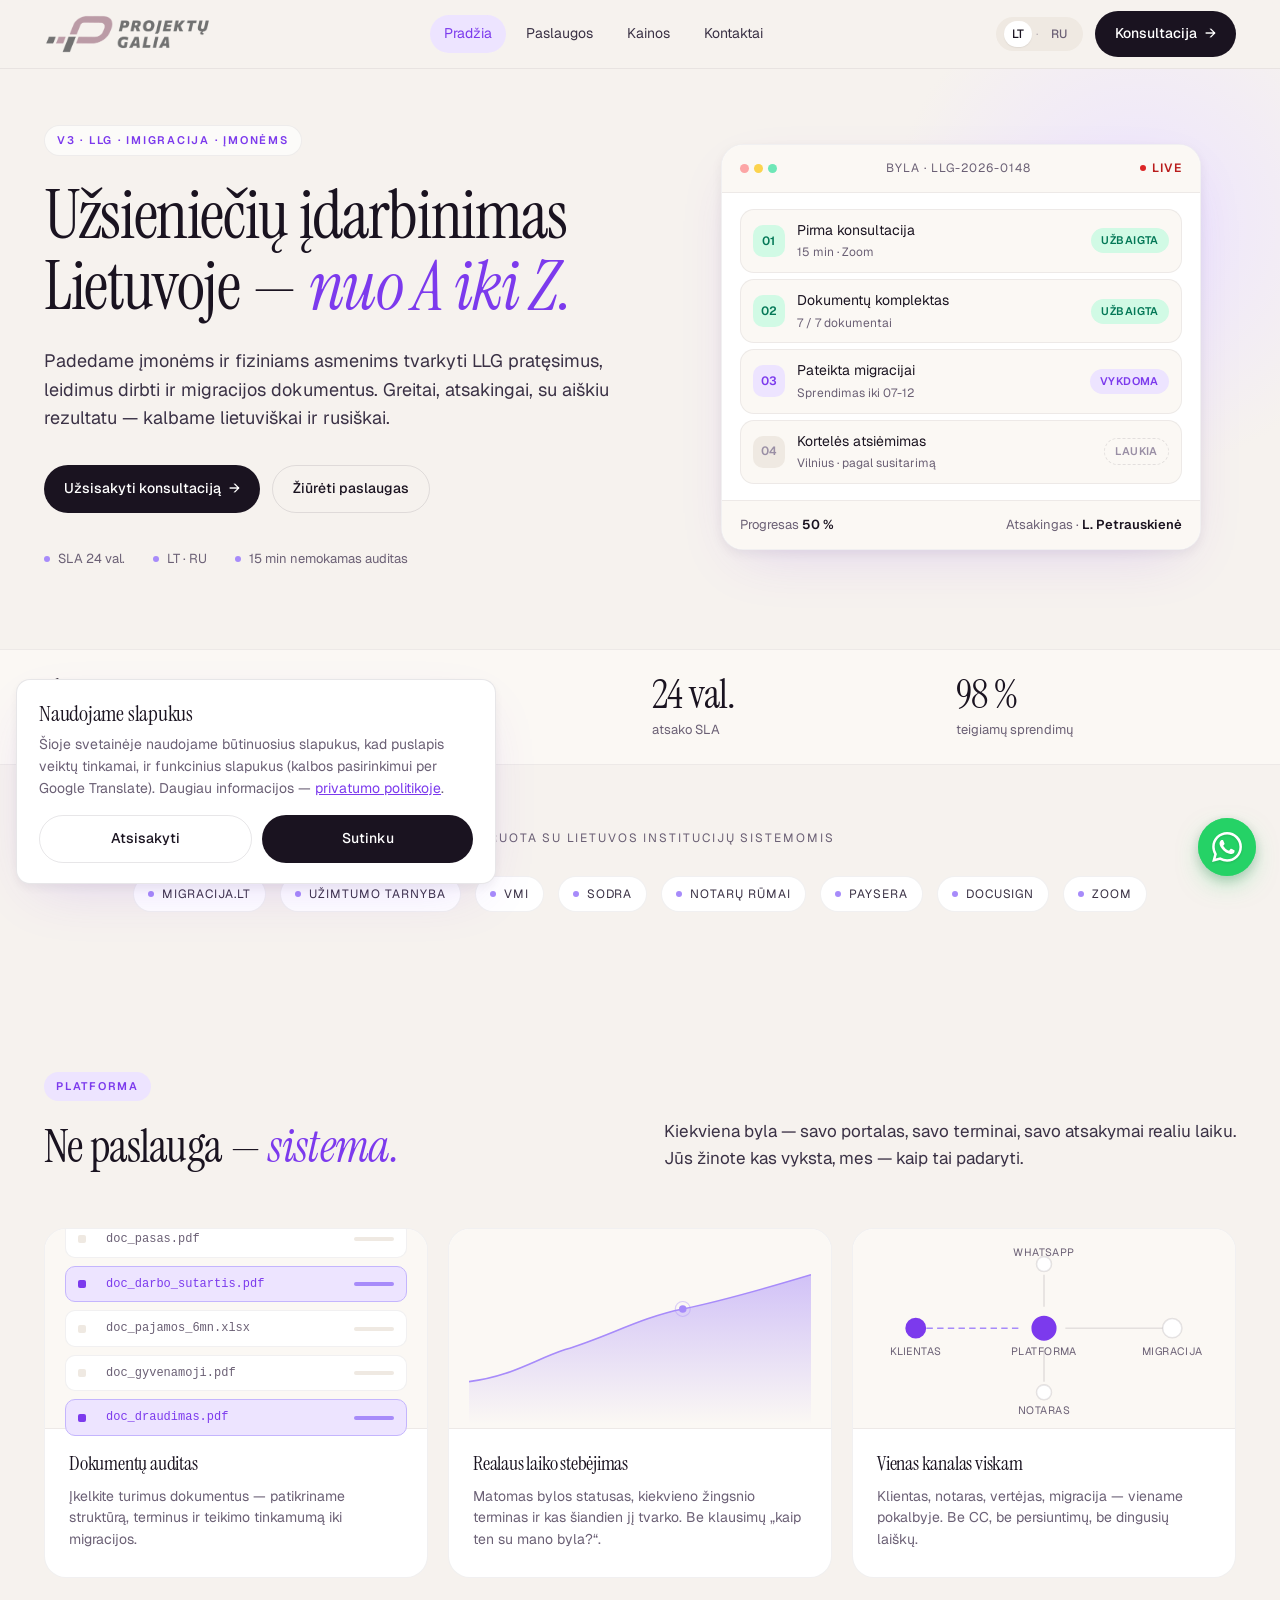
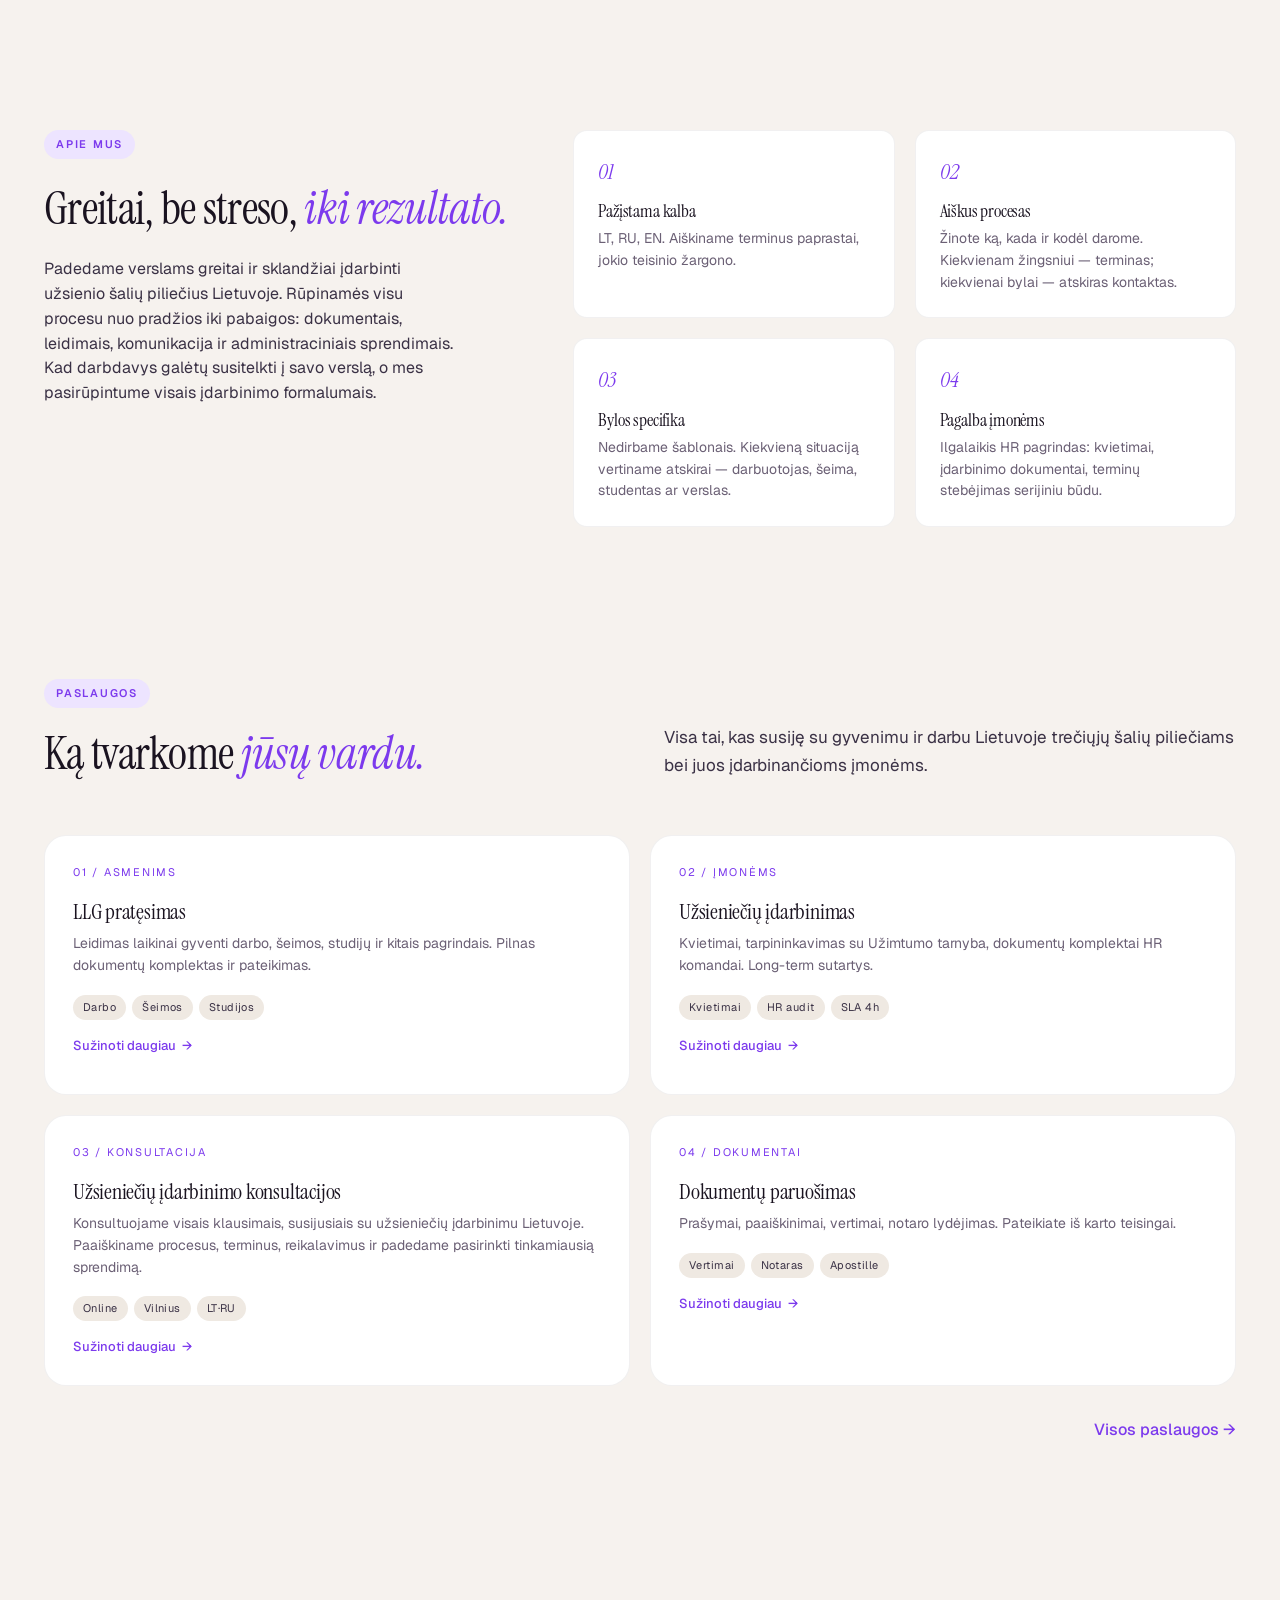
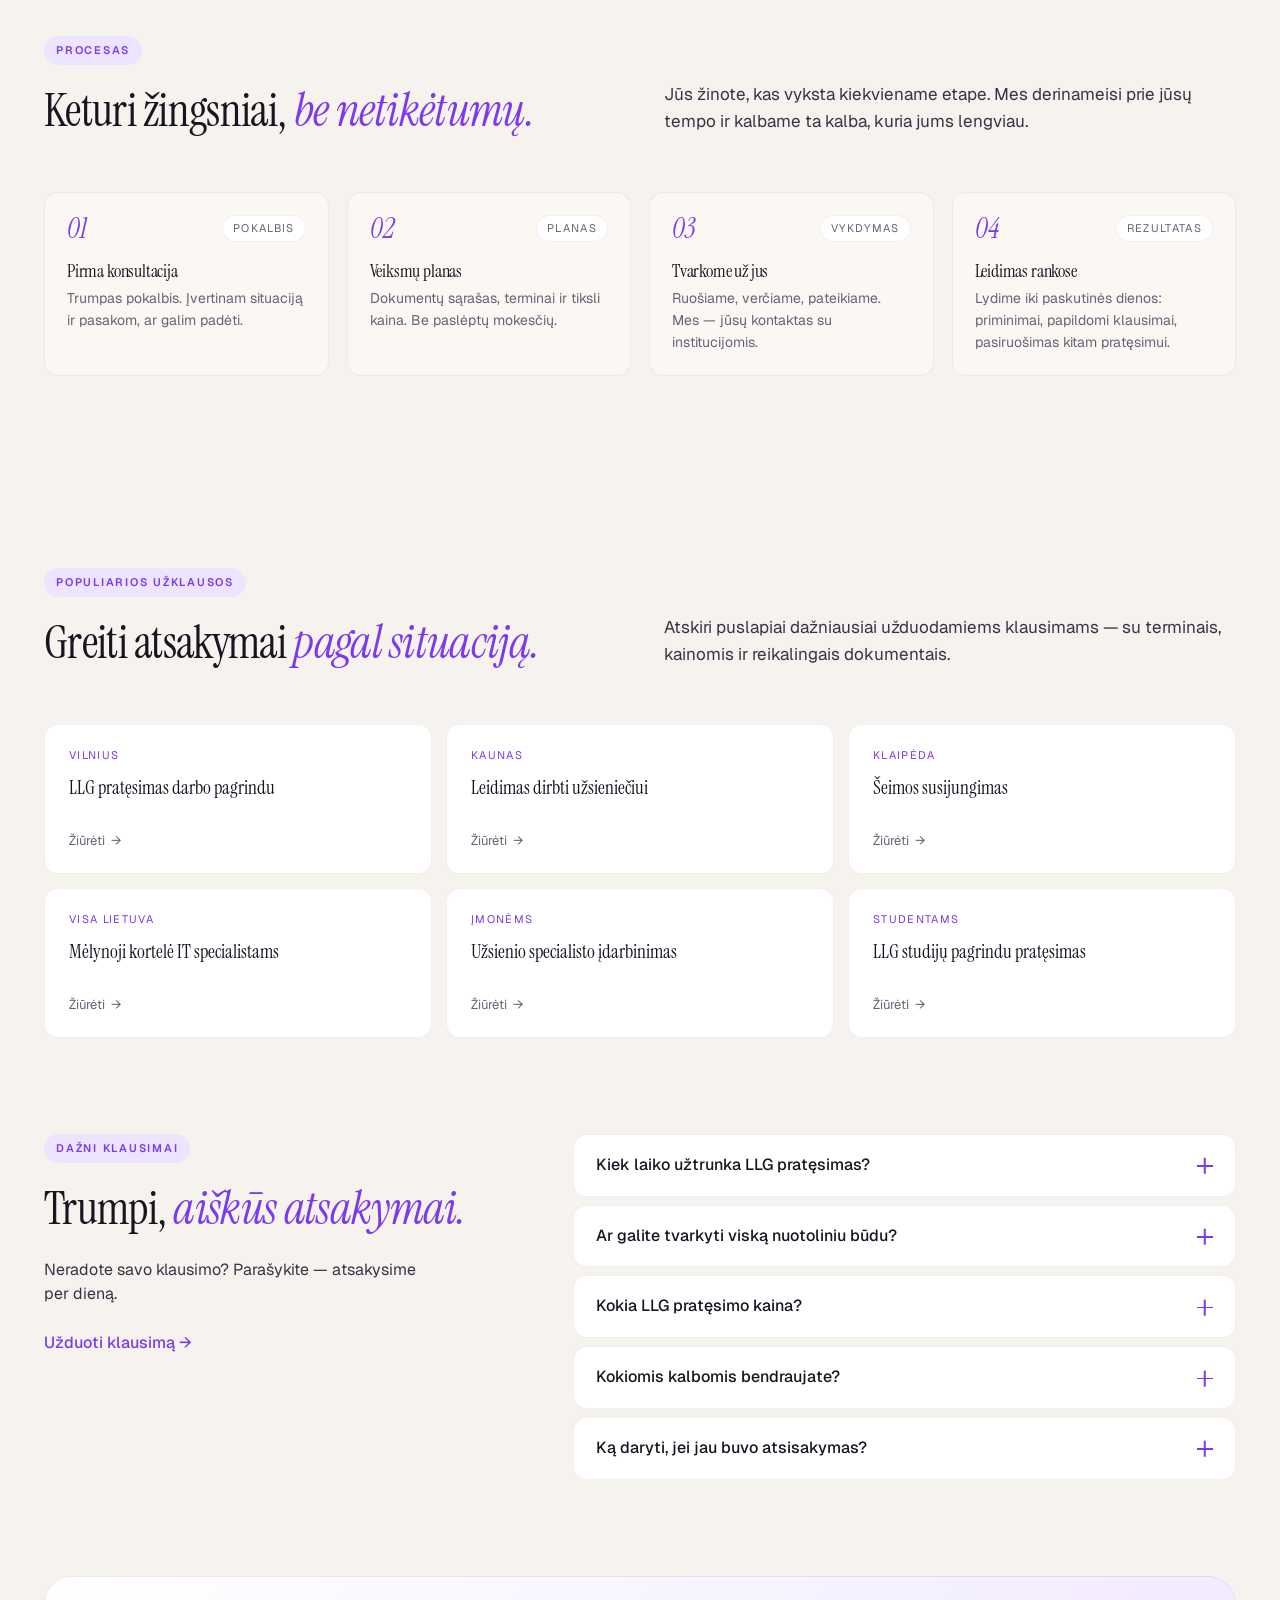
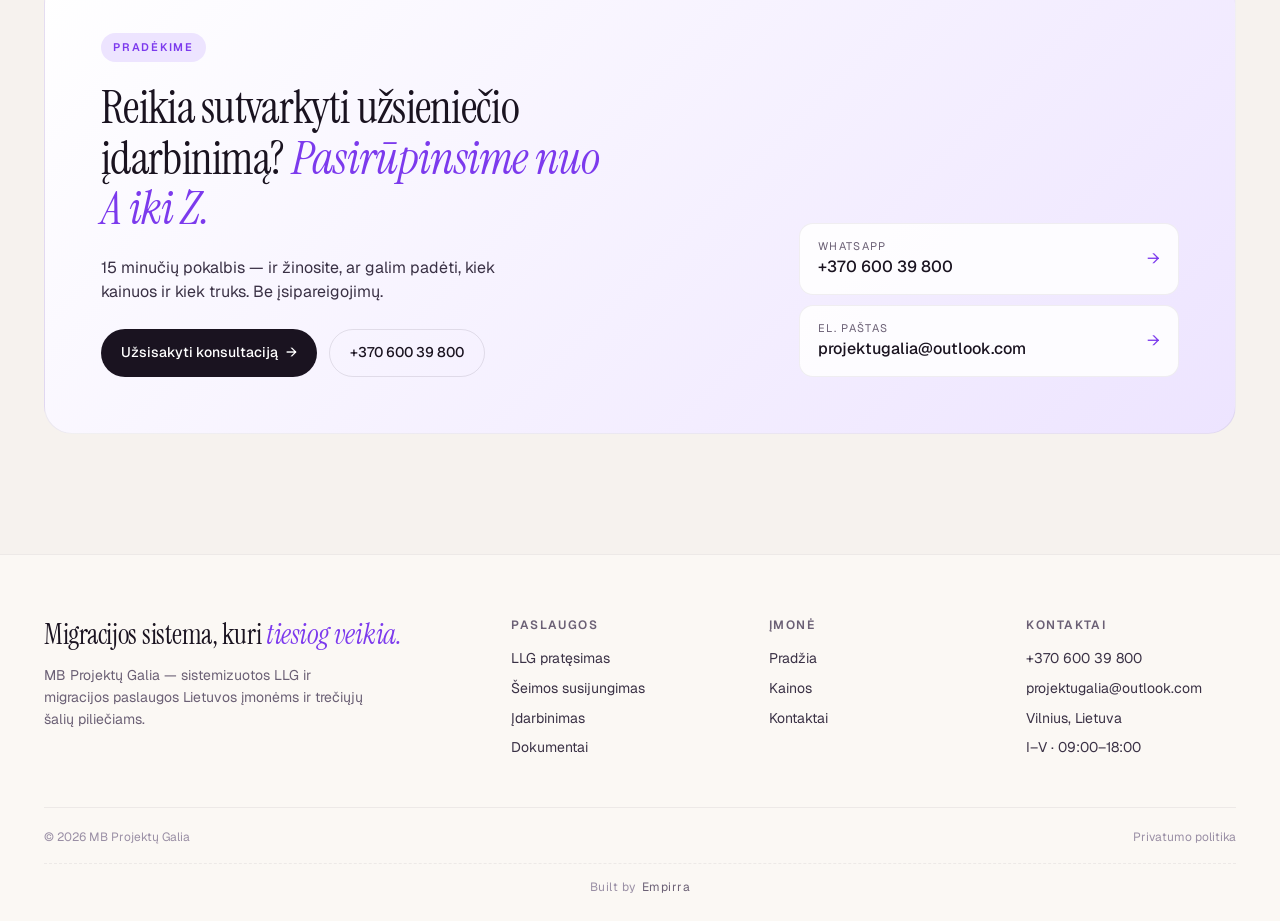
==== commit a2616b80: "feat: integruotas kliento logo (header + favicon + apple-touch-icon)" ====
--- a/index.html
+++ b/index.html
@@ -10,6 +10,8 @@
 <link rel="preconnect" href="https://fonts.gstatic.com" crossorigin>
 <link href="https://fonts.googleapis.com/css2?family=Instrument+Serif:ital@0;1&family=Geist:wght@300;400;500;600&display=swap" rel="stylesheet">
 <link rel="stylesheet" href="assets/styles.css">
+<link rel="icon" type="image/png" href="assets/favicon.png">
+<link rel="apple-touch-icon" href="assets/apple-touch-icon.png">
 <script type="application/ld+json">
 {
   "@context": "https://schema.org",
@@ -29,8 +31,7 @@
 <header class="nav">
   <div class="wrap nav-inner">
     <a href="index.html" class="brand" aria-label="Projektų Galia">
-      <span class="brand-mark">P</span>
-      <span>Projektų <span class="word">Galia</span></span>
+      <img src="assets/logo.png" alt="Projektų Galia" width="167" height="40">
     </a>
     <nav class="nav-links" aria-label="Pagrindinis meniu">
       <a href="index.html" class="is-active">Pradžia</a>
--- a/assets/styles.css
+++ b/assets/styles.css
@@ -171,26 +171,19 @@
 .brand {
   display: inline-flex;
   align-items: center;
-  gap: 10px;
-  font-family: var(--font-display);
-  font-size: 20px;
-  letter-spacing: -0.01em;
   color: var(--ink);
-}
-.brand-mark {
-  display: inline-grid;
-  place-items: center;
-  width: 32px;
-  height: 32px;
-  border-radius: 10px;
-  background: linear-gradient(135deg, var(--accent), var(--accent-2));
-  color: #fff;
-  font-family: var(--font-body);
-  font-size: 14px;
-  font-weight: 600;
-  letter-spacing: -0.02em;
-}
-.brand .word { font-style: italic; color: var(--accent); }
+  text-decoration: none;
+}
+.brand img {
+  display: block;
+  height: 40px;
+  width: auto;
+  max-width: 220px;
+  object-fit: contain;
+}
+@media (max-width: 540px) {
+  .brand img { height: 34px; max-width: 170px; }
+}
 
 .nav-links {
   display: flex;
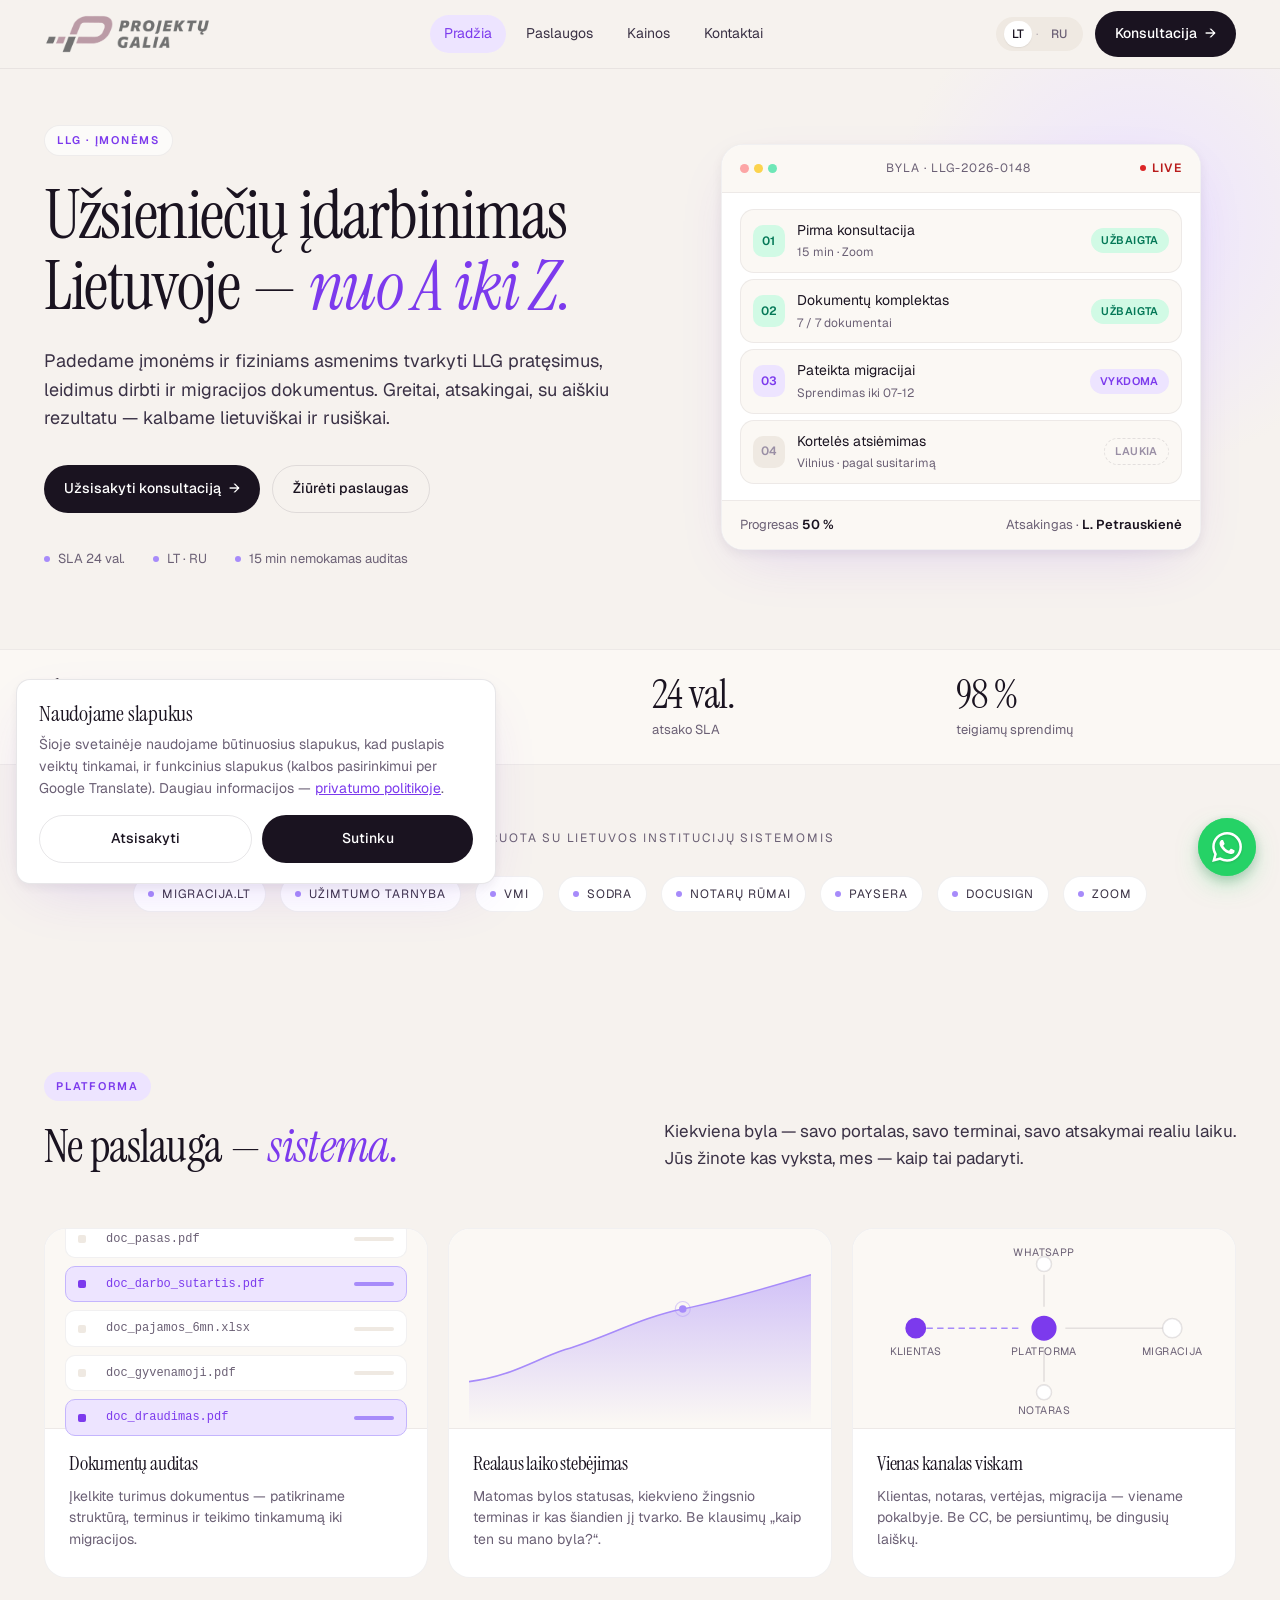
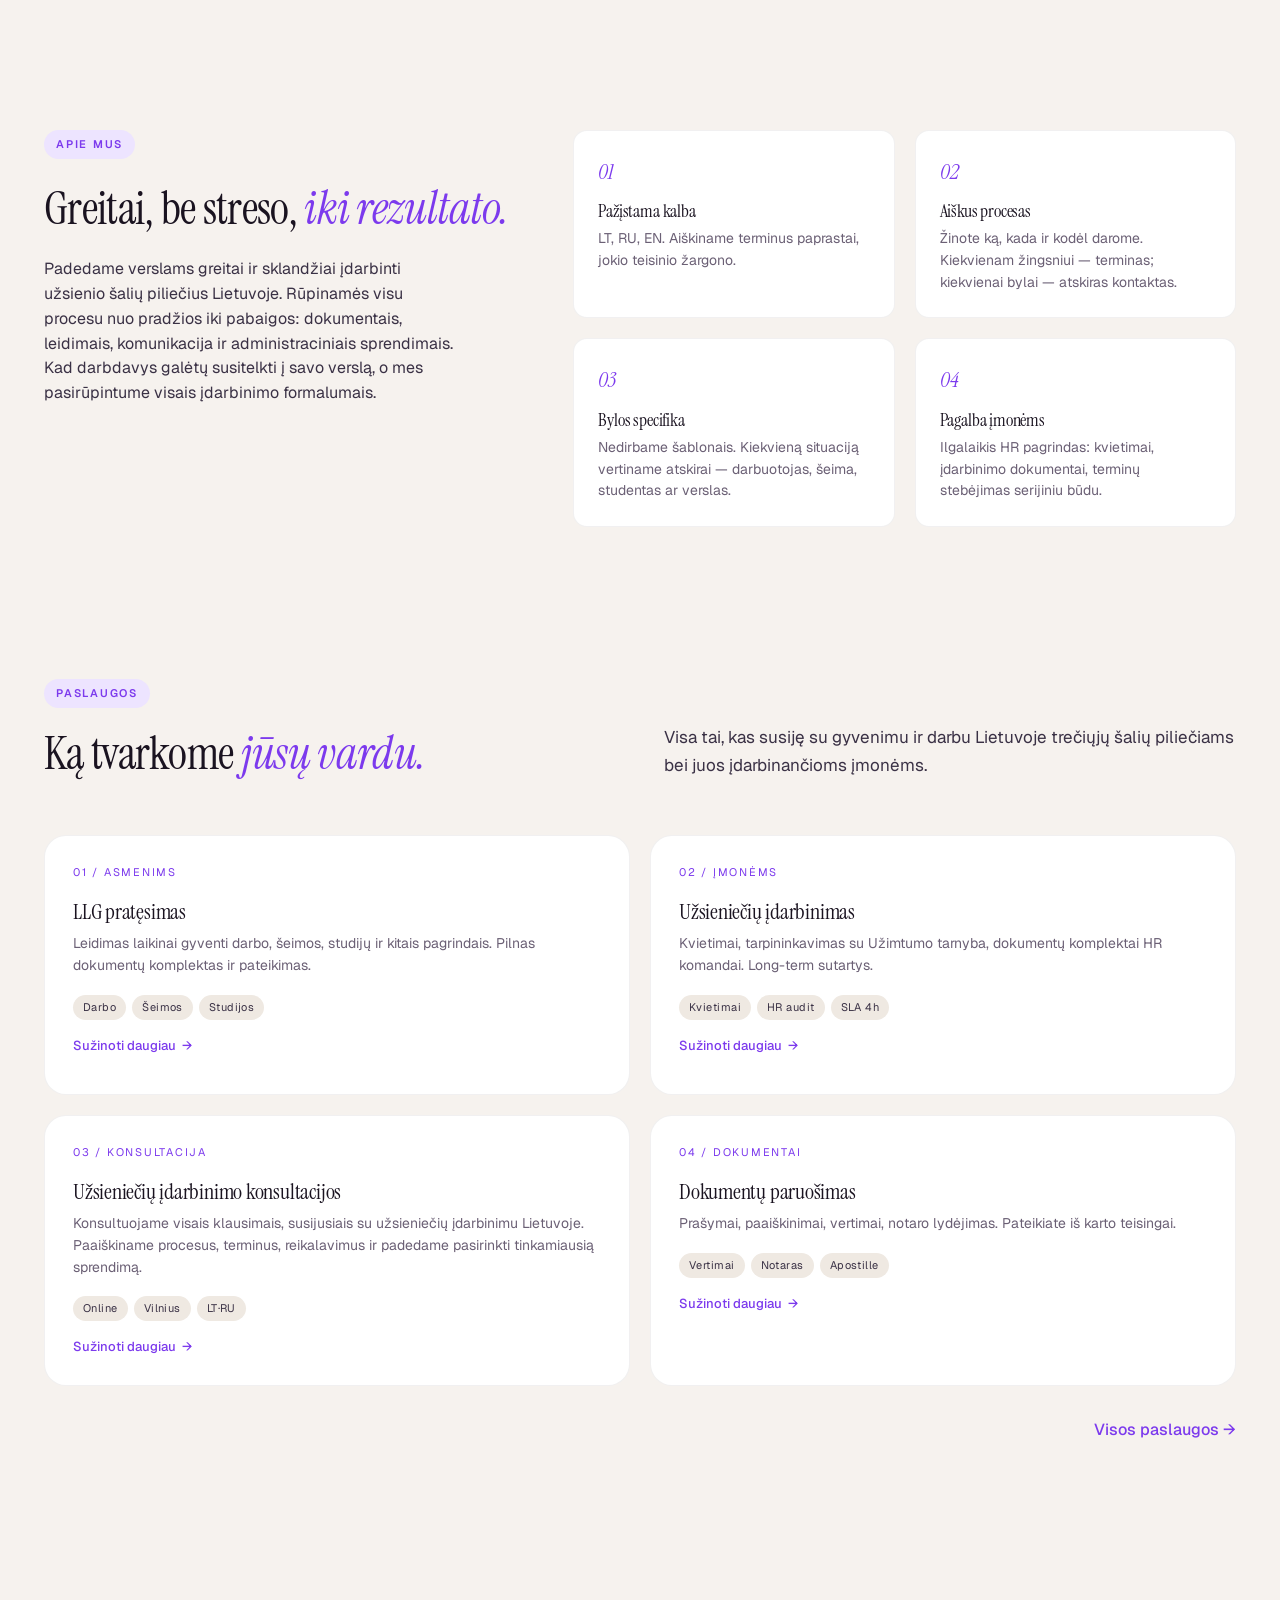
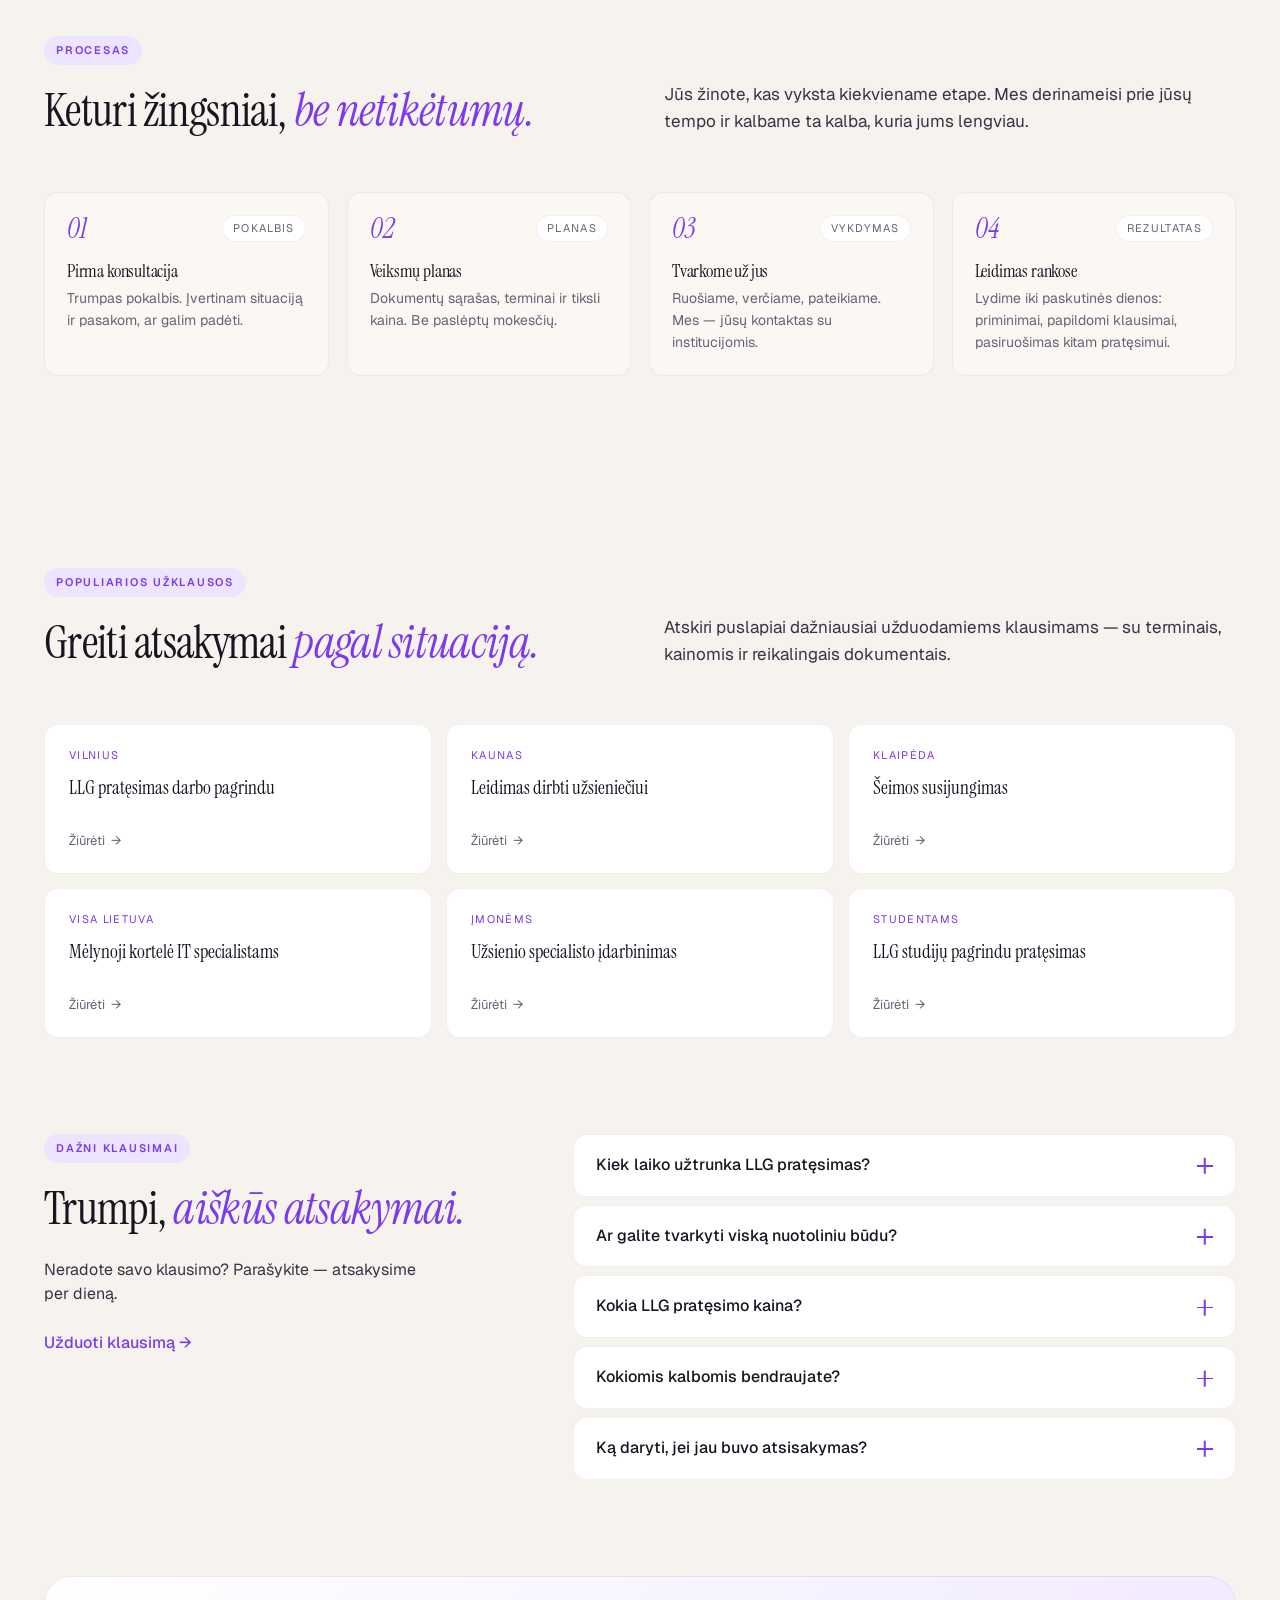
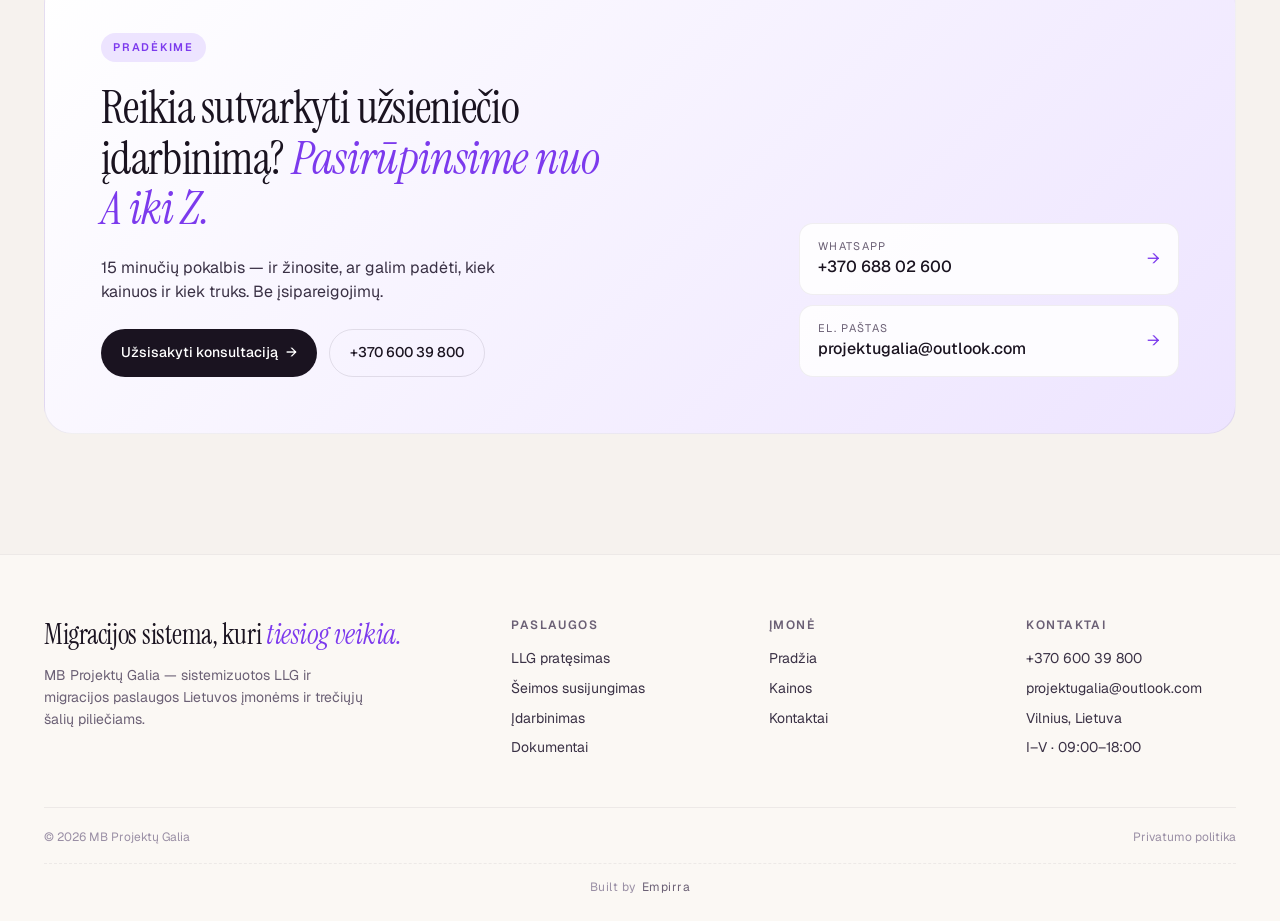
==== commit 38375272: "fix: WhatsApp numeris +37068802600, pašalintas v3/Imigracija iš hero eyebrow" ====
--- a/index.html
+++ b/index.html
@@ -66,7 +66,7 @@
   <div class="wrap">
     <div class="hero-grid">
       <div class="reveal">
-        <div class="eyebrow hero-eyebrow">v3 · LLG · Imigracija · Įmonėms</div>
+        <div class="eyebrow hero-eyebrow">LLG · Įmonėms</div>
         <h1>Užsieniečių įdarbinimas Lietuvoje — <span class="it">nuo A iki Z.</span></h1>
         <p class="hero-lede">
           Padedame įmonėms ir fiziniams asmenims tvarkyti LLG pratęsimus, leidimus dirbti
@@ -442,7 +442,7 @@
         </div>
         <div class="cta-banner-right">
           <div class="cta-channels">
-            <a href="https://wa.me/37060039800" class="cta-channel"><span class="ch-label"><small>WhatsApp</small><strong>+370 600 39 800</strong></span><span class="arrow">→</span></a>
+            <a href="https://wa.me/37068802600" class="cta-channel"><span class="ch-label"><small>WhatsApp</small><strong>+370 688 02 600</strong></span><span class="arrow">→</span></a>
             <a href="mailto:projektugalia@outlook.com" class="cta-channel"><span class="ch-label"><small>El. paštas</small><strong>projektugalia@outlook.com</strong></span><span class="arrow">→</span></a>
           </div>
         </div>
@@ -490,7 +490,7 @@
   <span aria-hidden="true">→</span>
 </a>
 
-<a href="https://wa.me/37060039800" target="_blank" rel="noopener noreferrer" aria-label="Susisiekti per WhatsApp" class="wa-fab">
+<a href="https://wa.me/37068802600" target="_blank" rel="noopener noreferrer" aria-label="Susisiekti per WhatsApp" class="wa-fab">
   <svg viewBox="0 0 24 24" xmlns="http://www.w3.org/2000/svg" aria-hidden="true" focusable="false"><path d="M17.472 14.382c-.297-.149-1.758-.867-2.03-.967-.273-.099-.471-.148-.67.15-.197.297-.767.966-.94 1.164-.173.199-.347.223-.644.075-.297-.15-1.255-.463-2.39-1.475-.883-.788-1.48-1.761-1.653-2.059-.173-.297-.018-.458.13-.606.134-.133.297-.347.446-.52.149-.174.198-.298.298-.497.099-.198.05-.371-.025-.52-.075-.149-.669-1.612-.916-2.207-.242-.579-.487-.5-.669-.51l-.57-.01c-.198 0-.52.074-.792.372-.272.297-1.04 1.016-1.04 2.479 0 1.462 1.065 2.875 1.213 3.074.149.198 2.096 3.2 5.077 4.487.709.306 1.262.489 1.694.625.712.227 1.36.195 1.871.118.571-.085 1.758-.719 2.006-1.413.248-.694.248-1.289.173-1.413-.074-.124-.272-.198-.57-.347m-5.421 7.403h-.004a9.87 9.87 0 0 1-5.031-1.378l-.361-.214-3.741.982.998-3.648-.235-.374a9.86 9.86 0 0 1-1.51-5.26c.001-5.45 4.436-9.884 9.888-9.884 2.64 0 5.122 1.03 6.988 2.898a9.825 9.825 0 0 1 2.893 6.994c-.003 5.45-4.437 9.884-9.885 9.884m8.413-18.297A11.815 11.815 0 0 0 12.05 0C5.495 0 .16 5.335.157 11.892c0 2.096.547 4.142 1.588 5.945L.057 24l6.305-1.654a11.882 11.882 0 0 0 5.683 1.448h.005c6.554 0 11.89-5.335 11.893-11.893A11.821 11.821 0 0 0 20.464 3.488"/></svg>
 </a>
 
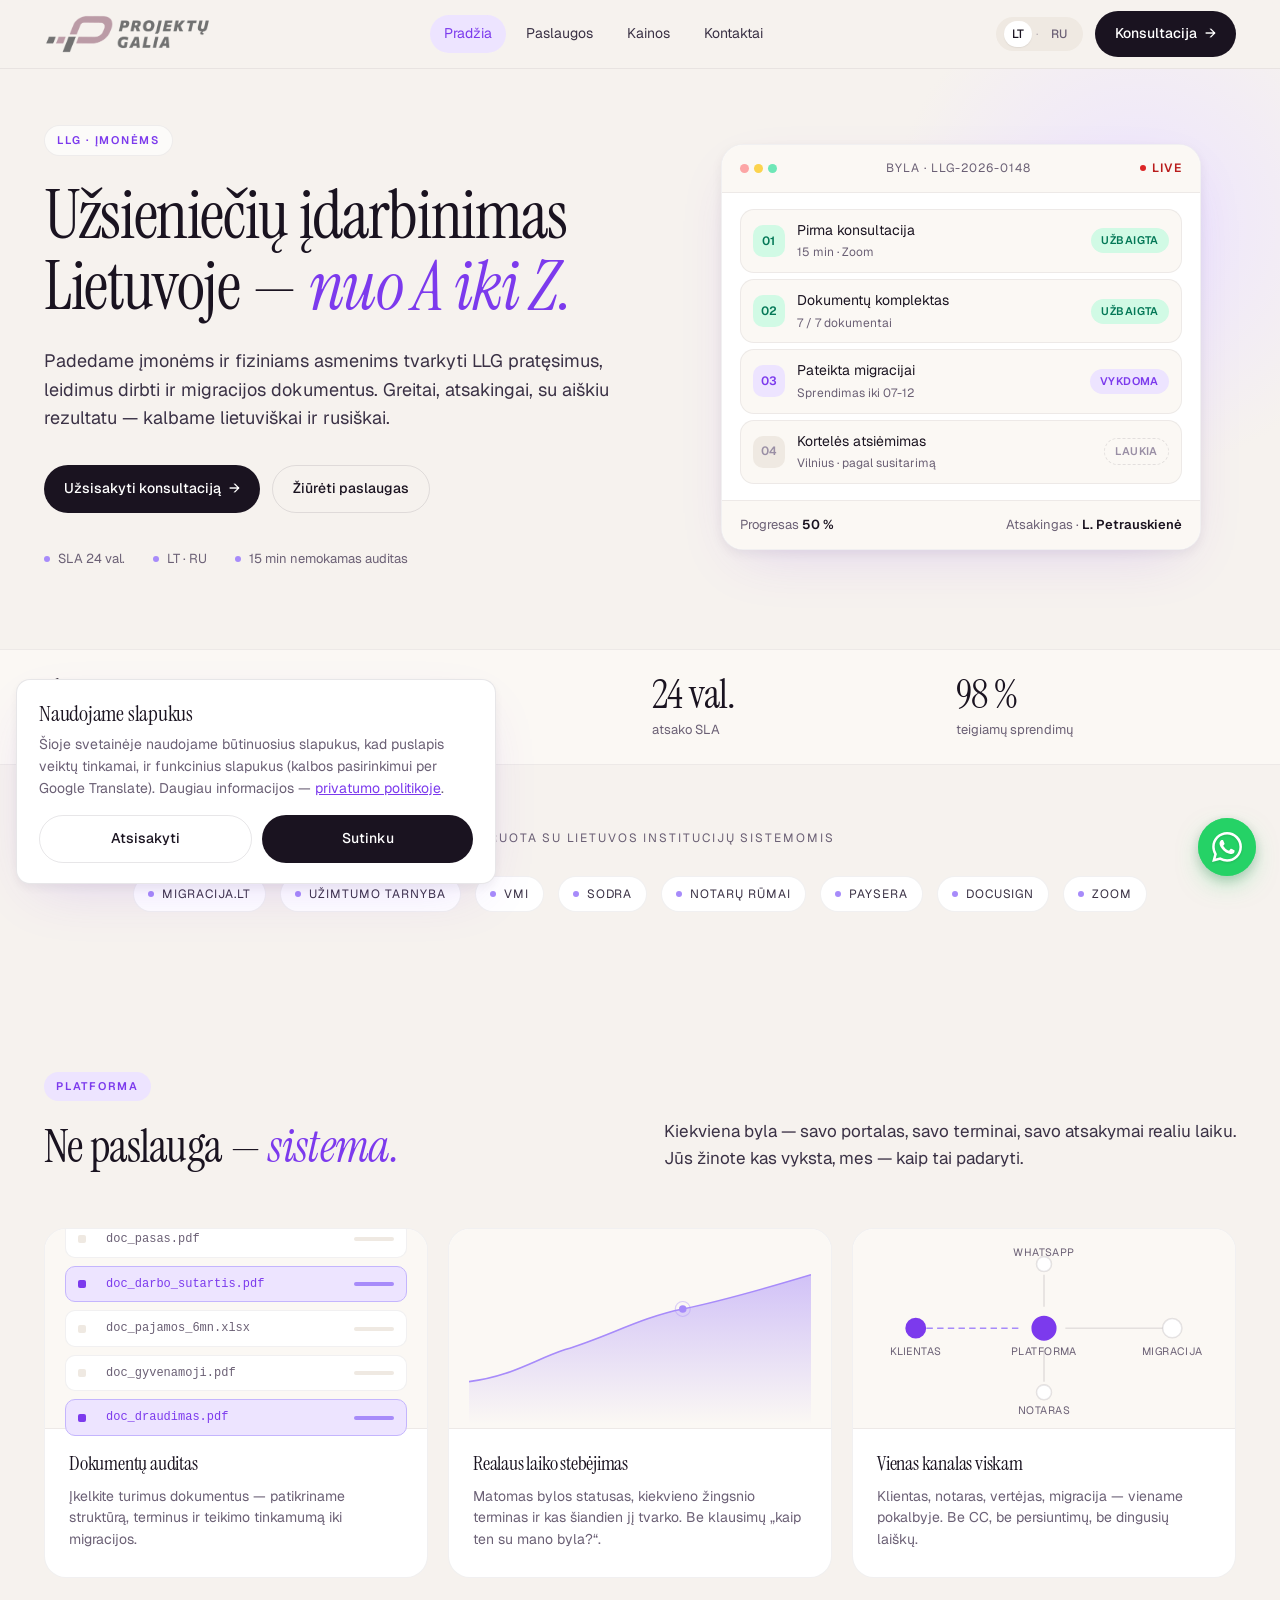
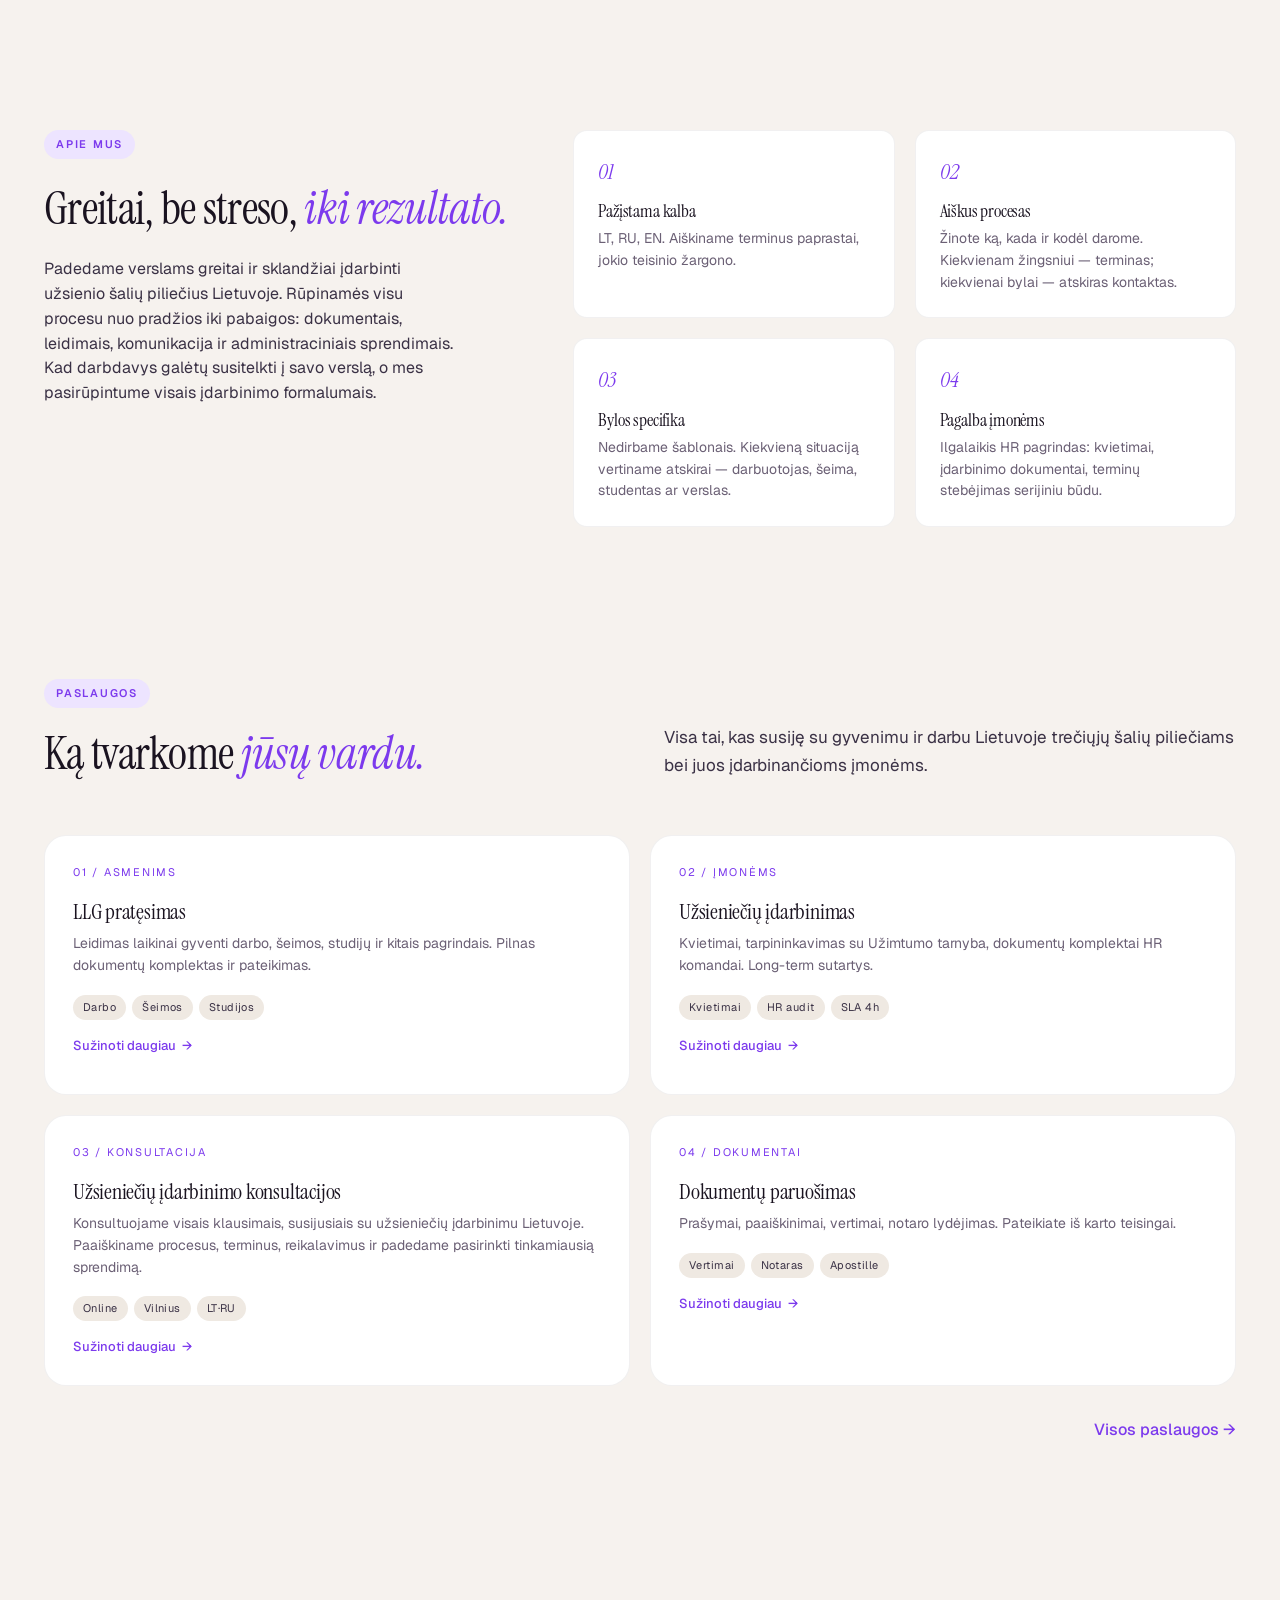
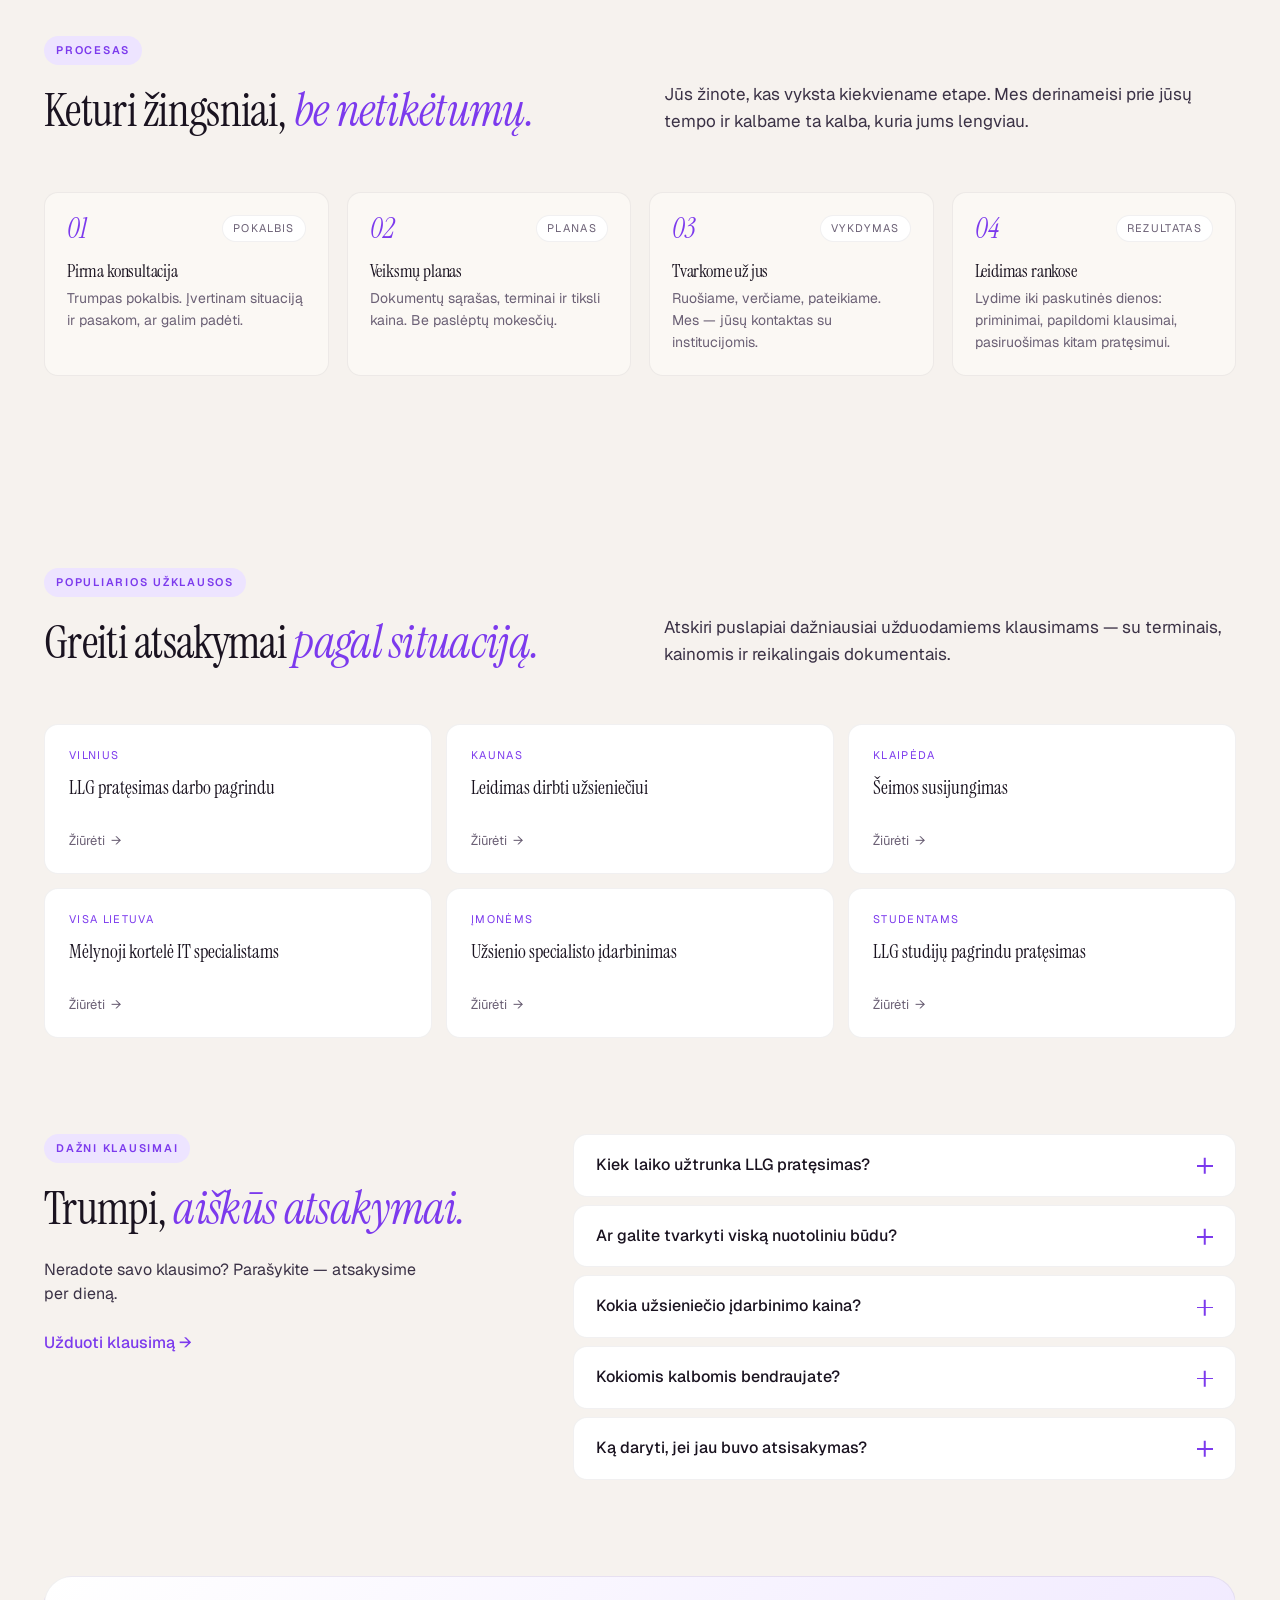
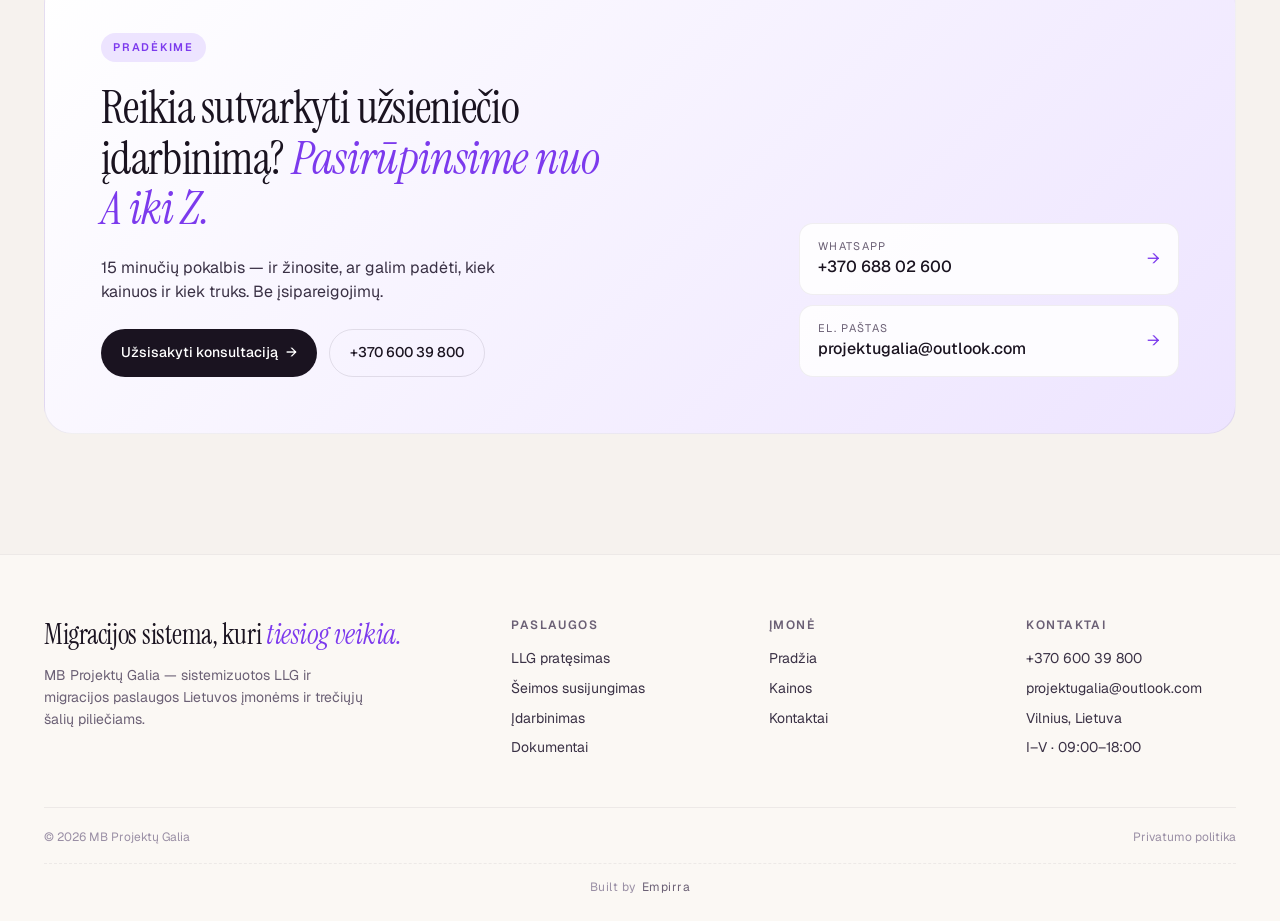
==== commit 07301fec: "feat: naujas paslaugų portfelis pagal kliento laišką (3 produktai vietoj LLG/keitimo) Pricing.html: " ====
--- a/index.html
+++ b/index.html
@@ -411,8 +411,8 @@
         <div class="faq-a"><div class="faq-a-inner">Daugumą darbų atliekame online. Asmeninis dalyvavimas reikalingas tik biometriniams duomenims ir kortelės atsiėmimui.</div></div>
       </div>
       <div class="faq-item">
-        <button class="faq-q" type="button">Kokia LLG pratęsimo kaina?<span class="icon"></span></button>
-        <div class="faq-a"><div class="faq-a-inner">Naujas LLG darbo pagrindu — 170 € + PVM. Darbdavio keitimas — 60 € + PVM. Tikslią kainą su visomis papildomomis paslaugomis pasakome iki darbo pradžios.</div></div>
+        <button class="faq-q" type="button">Kokia užsieniečio įdarbinimo kaina?<span class="icon"></span></button>
+        <div class="faq-a"><div class="faq-a-inner">Užsieniečio įdarbinimo START — nuo 249 € + PVM. Įmonėms, turinčioms daugiau darbuotojų — HR administravimo paketai nuo 299 €/mėn. + PVM. Tikslią kainą su visomis papildomomis paslaugomis pasakome iki darbo pradžios.</div></div>
       </div>
       <div class="faq-item">
         <button class="faq-q" type="button">Kokiomis kalbomis bendraujate?<span class="icon"></span></button>
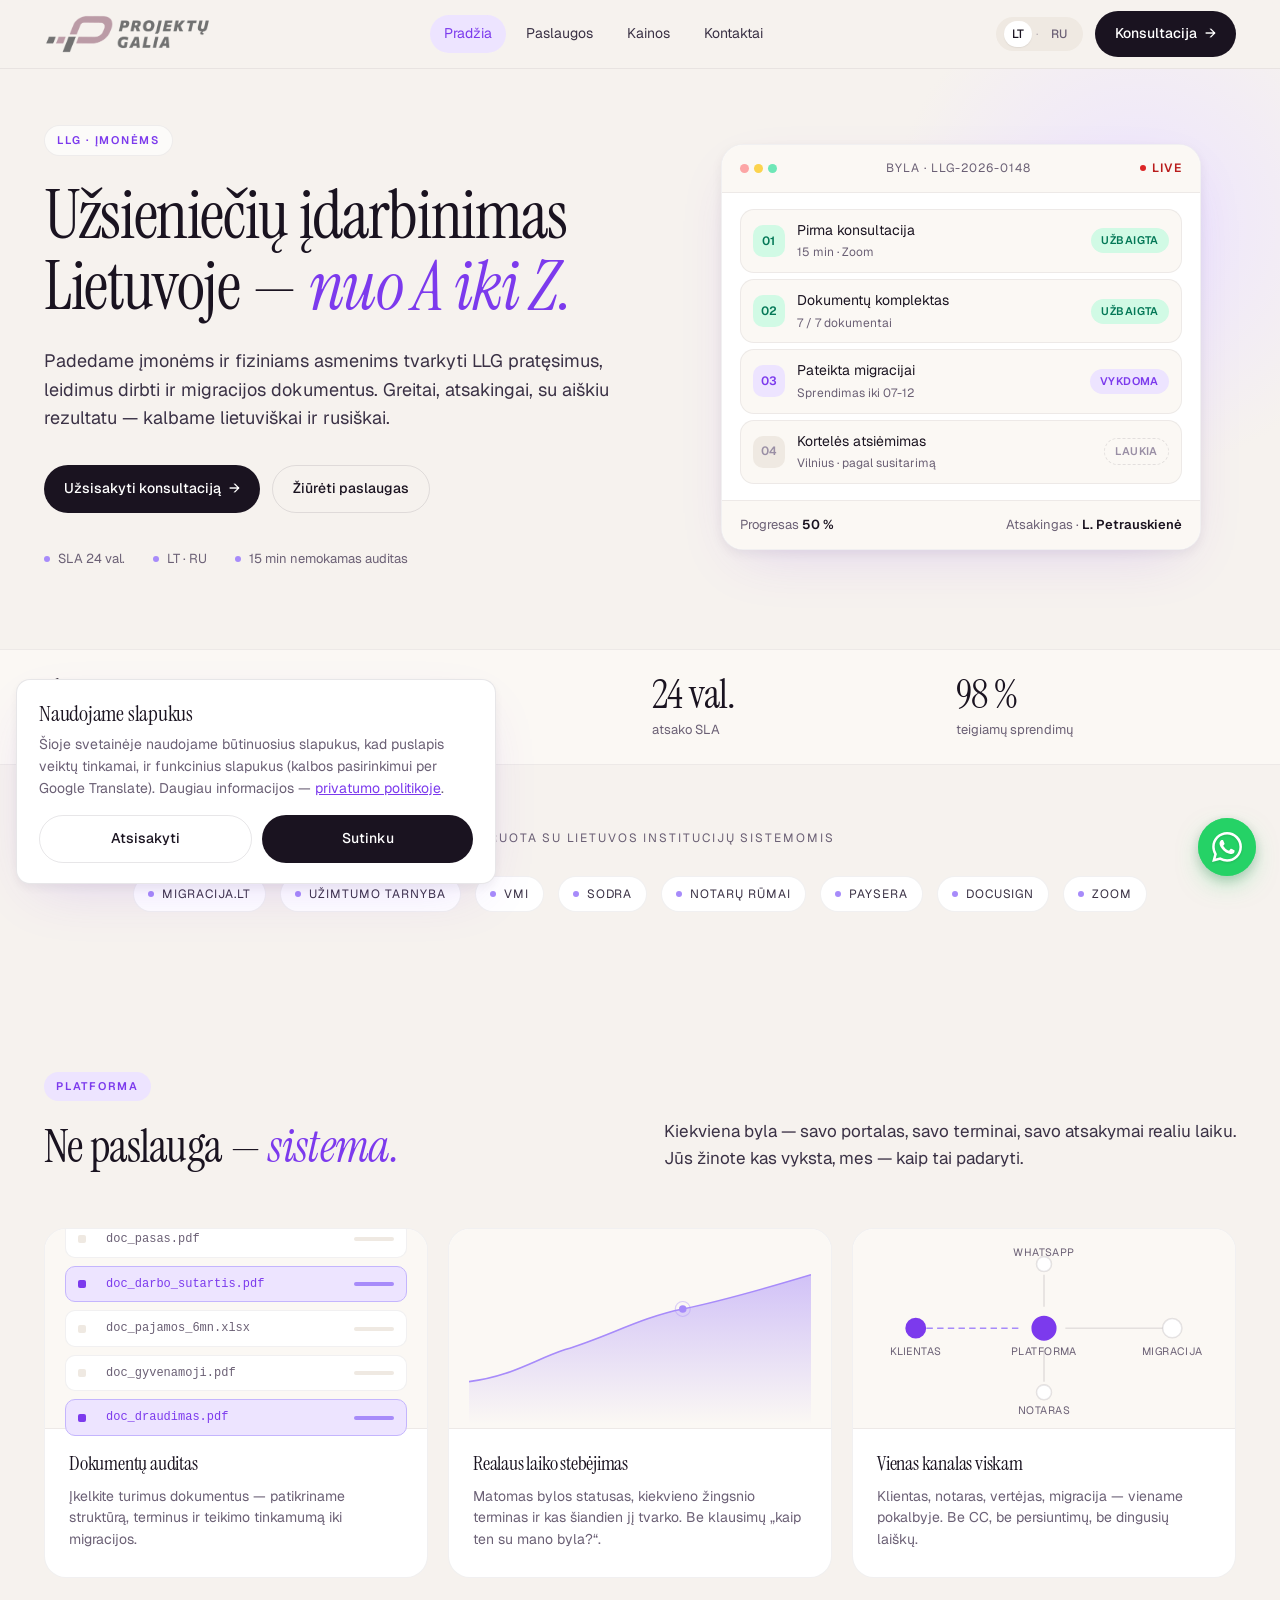
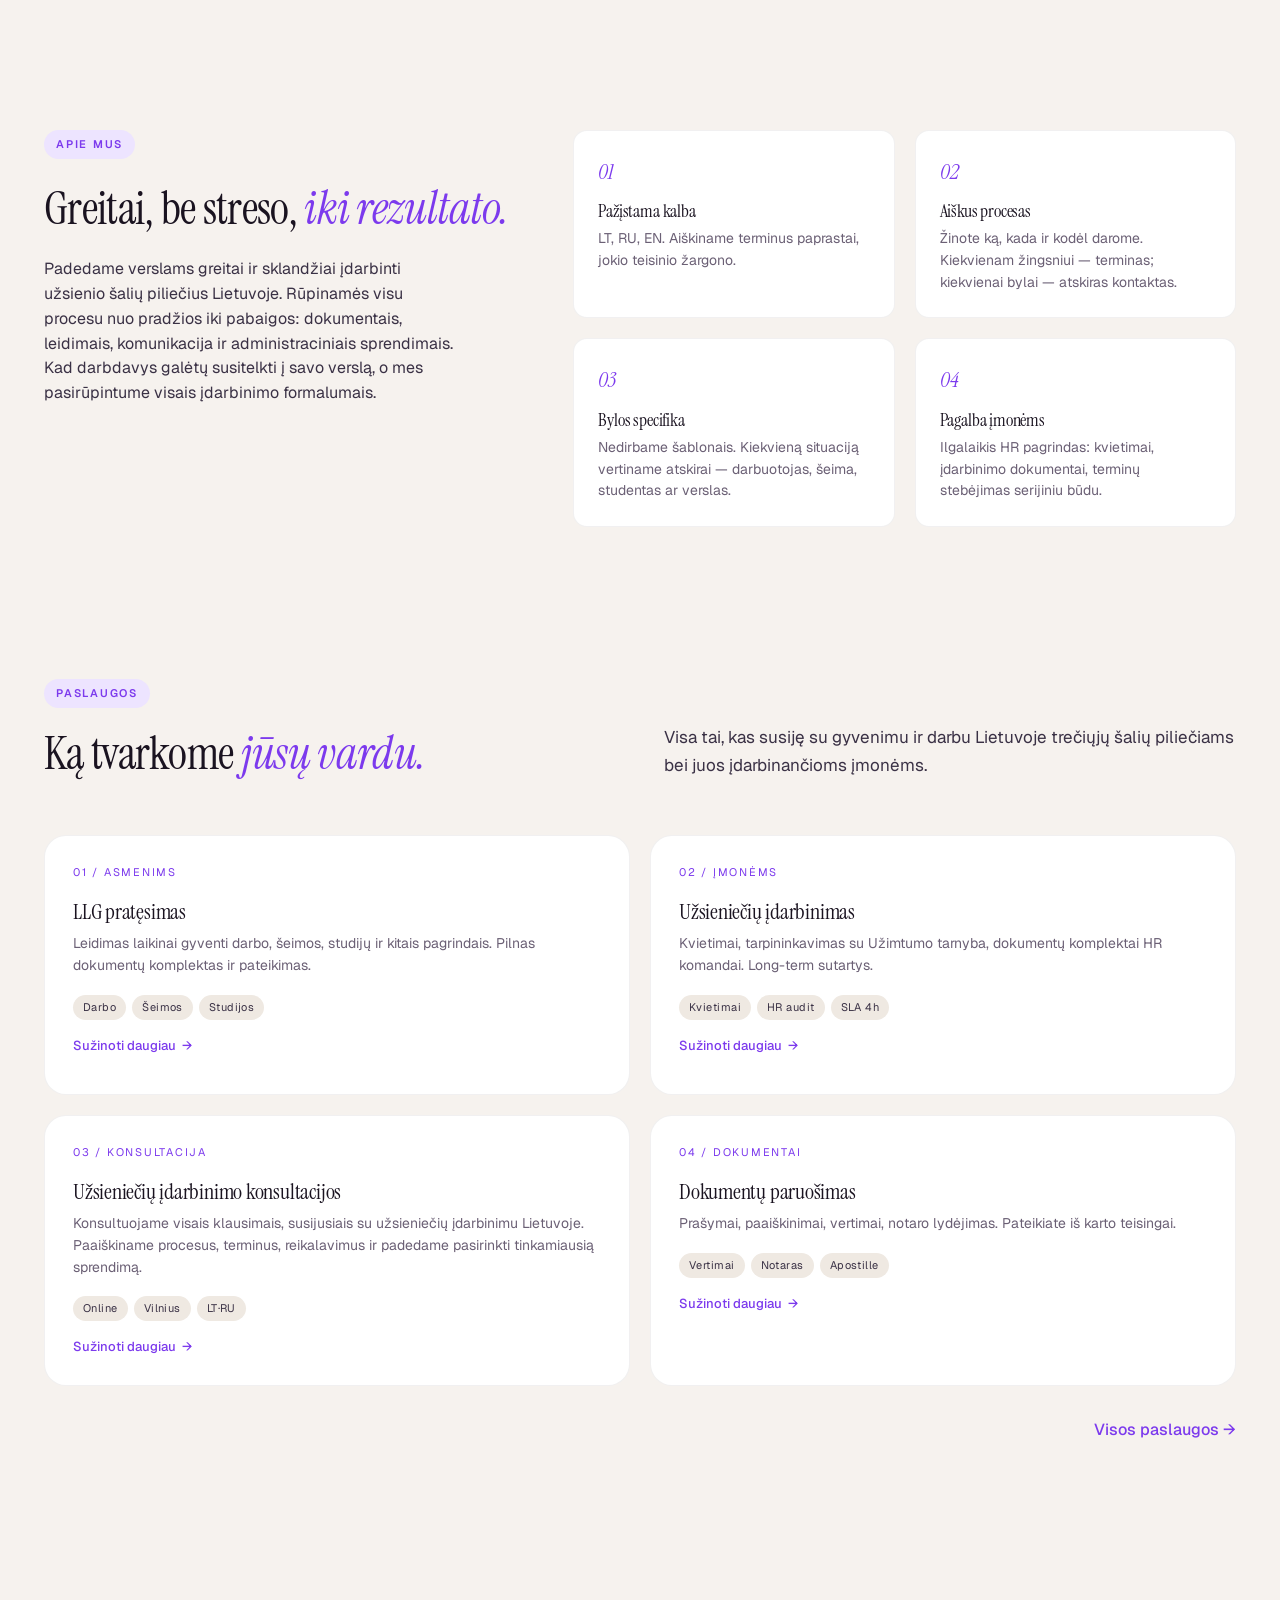
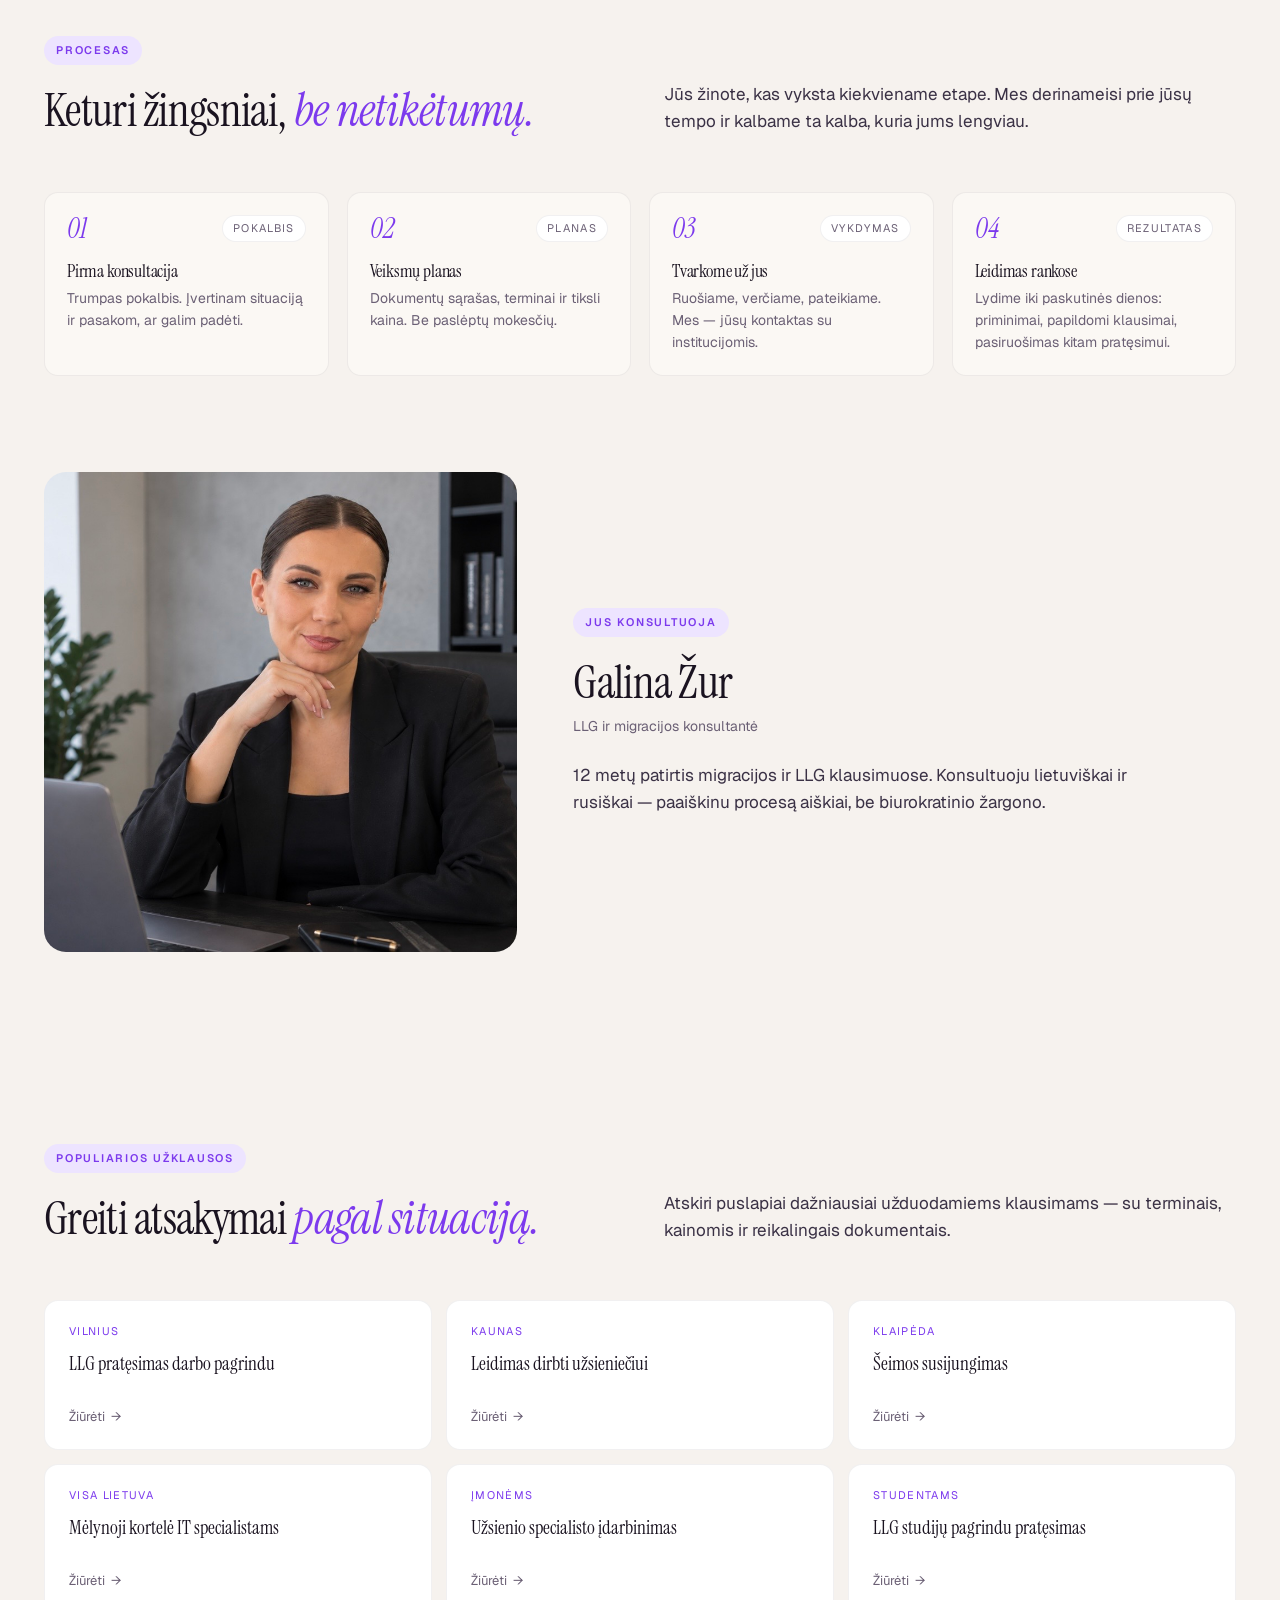
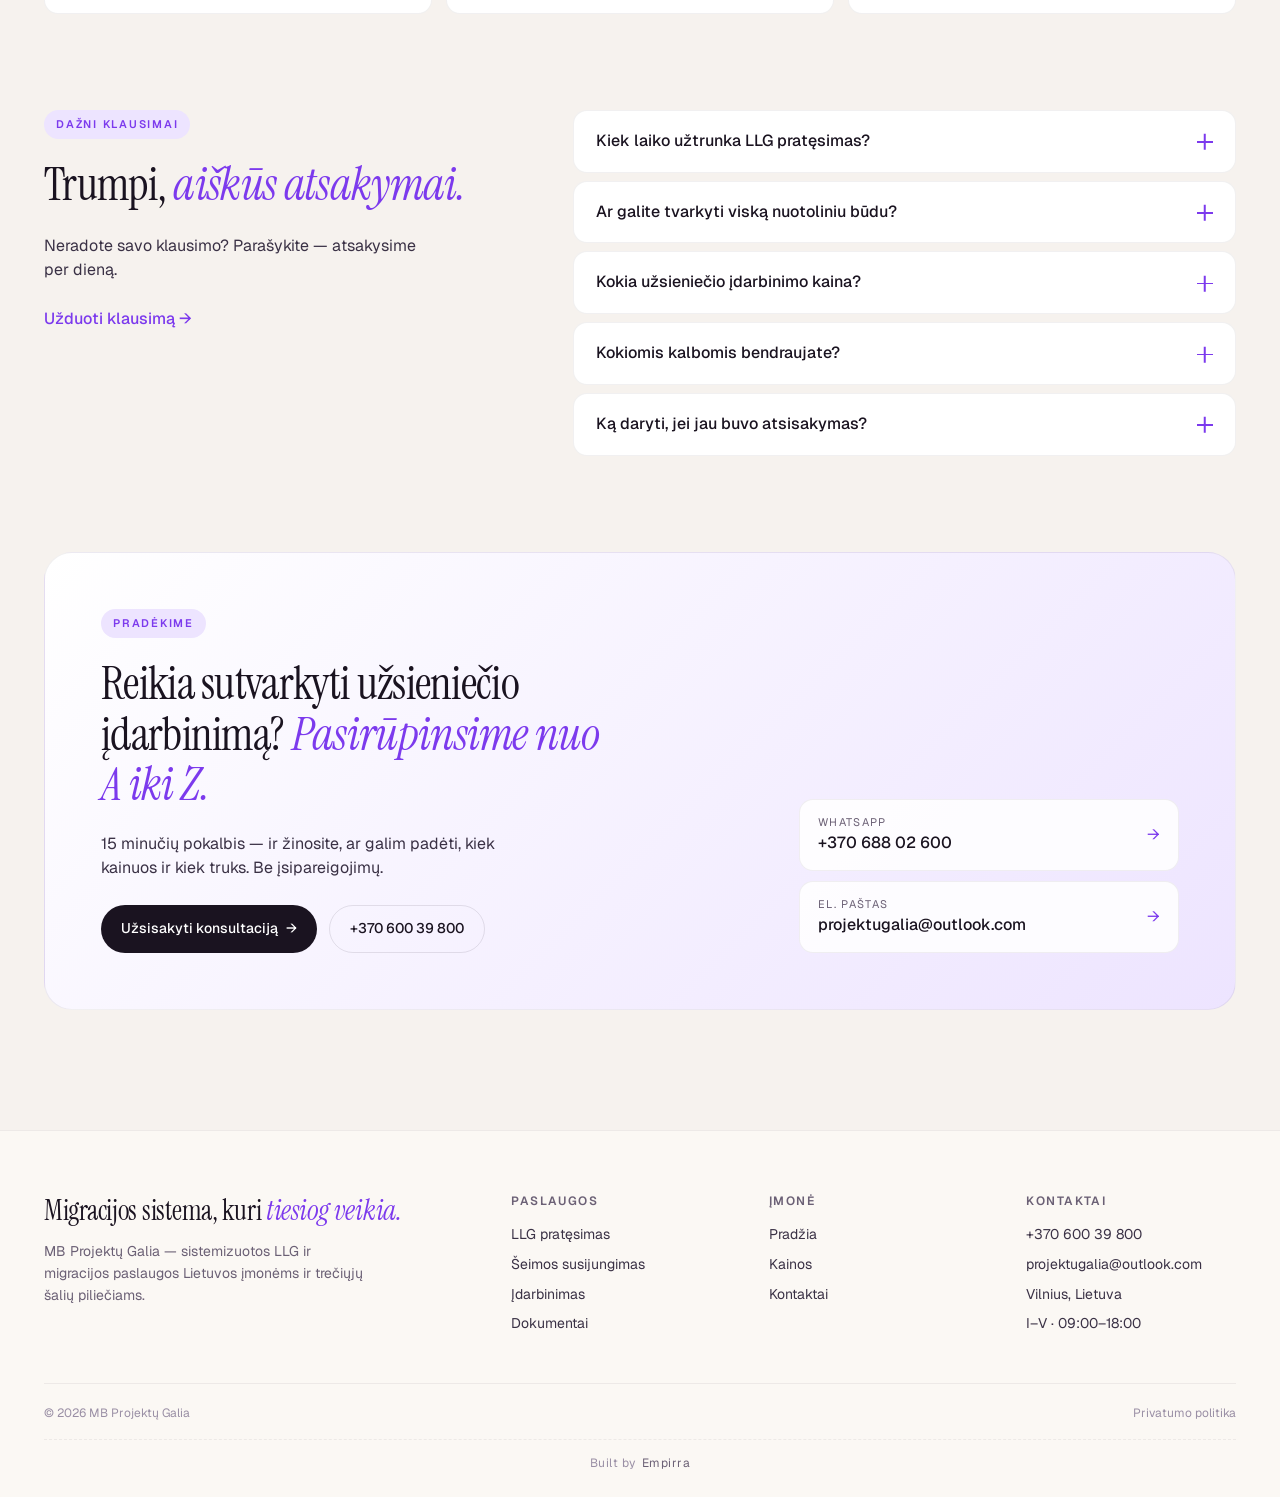
==== commit 9b9c4389: "fix: supaprastinta pricing kortelių struktūra, pridėta konsultantės sekcija pagrindiniame Pricing.ht" ====
--- a/index.html
+++ b/index.html
@@ -367,6 +367,23 @@
   </div>
 </section>
 
+<!-- KONSULTANTĖ -->
+<section class="section" style="padding-top:0;">
+  <div class="wrap">
+    <div class="why" style="grid-template-columns: 5fr 7fr;align-items:center;">
+      <div class="reveal">
+        <img src="assets/team-photo.jpg" alt="Galina Žur — LLG ir migracijos konsultantė" width="480" height="480" loading="lazy" style="width:100%;aspect-ratio:1/1;border-radius:var(--radius-lg);object-fit:cover;object-position:center top;display:block;">
+      </div>
+      <div class="reveal">
+        <div class="eyebrow" style="margin-bottom:20px;">Jus konsultuoja</div>
+        <h2>Galina Žur</h2>
+        <p style="margin-top:8px;font-size:14px;color:var(--ink-3);">LLG ir migracijos konsultantė</p>
+        <p class="lead" style="margin-top:24px;">12 metų patirtis migracijos ir LLG klausimuose. Konsultuoju lietuviškai ir rusiškai — paaiškinu procesą aiškiai, be biurokratinio žargono.</p>
+      </div>
+    </div>
+  </div>
+</section>
+
 <!-- SEO GRID -->
 <section class="section">
   <div class="wrap">
